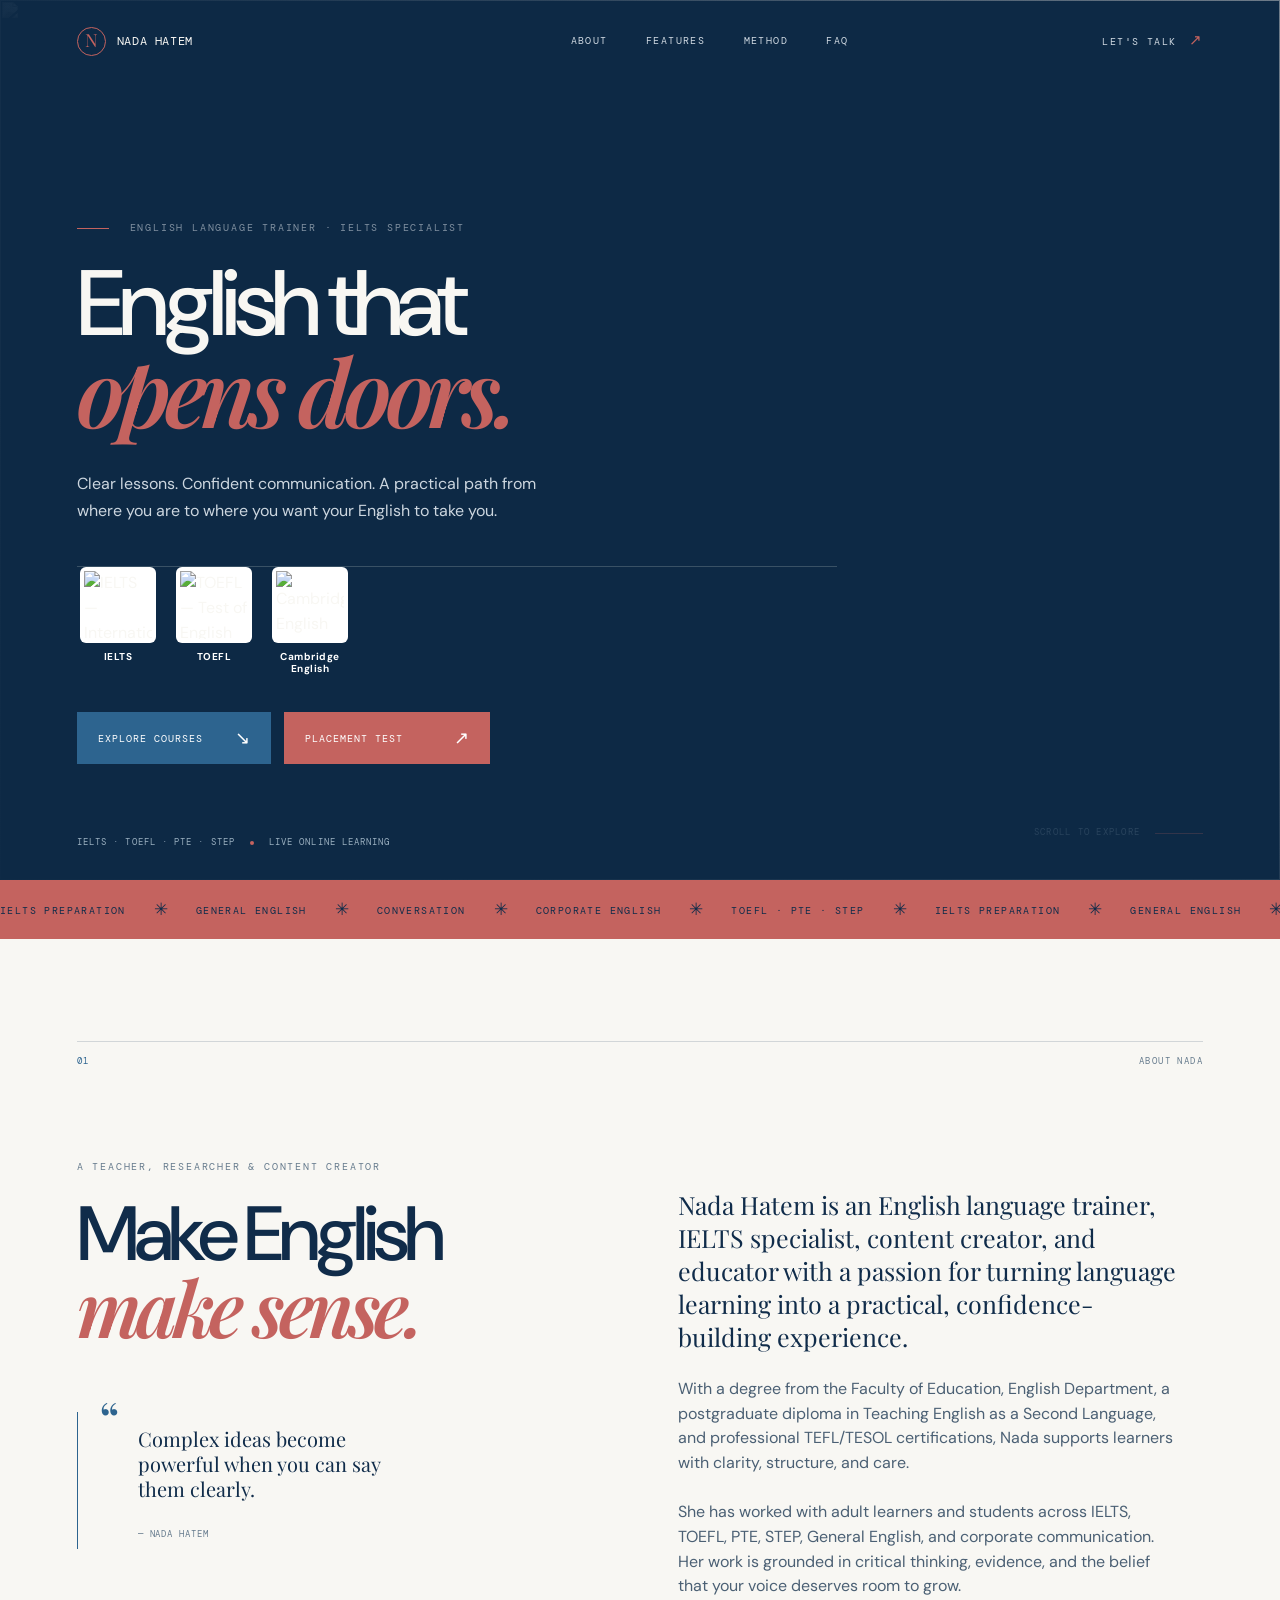
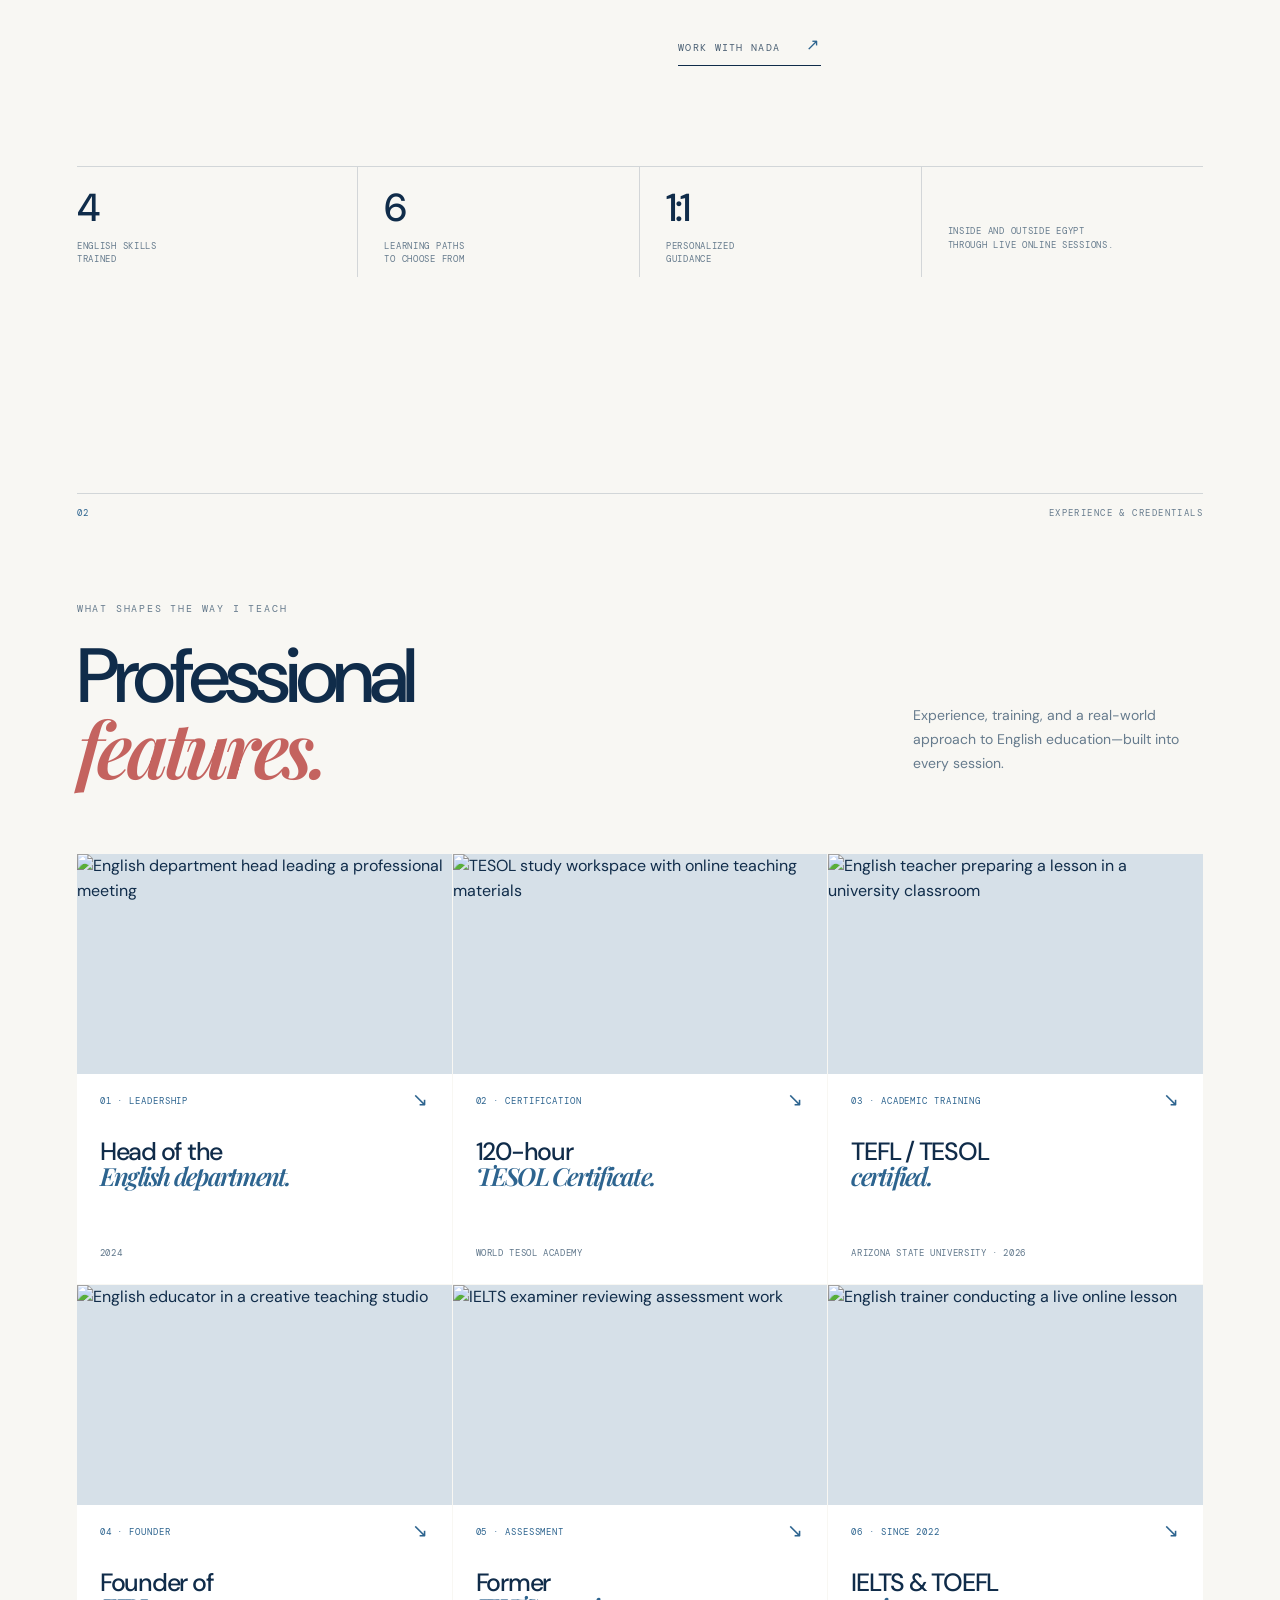
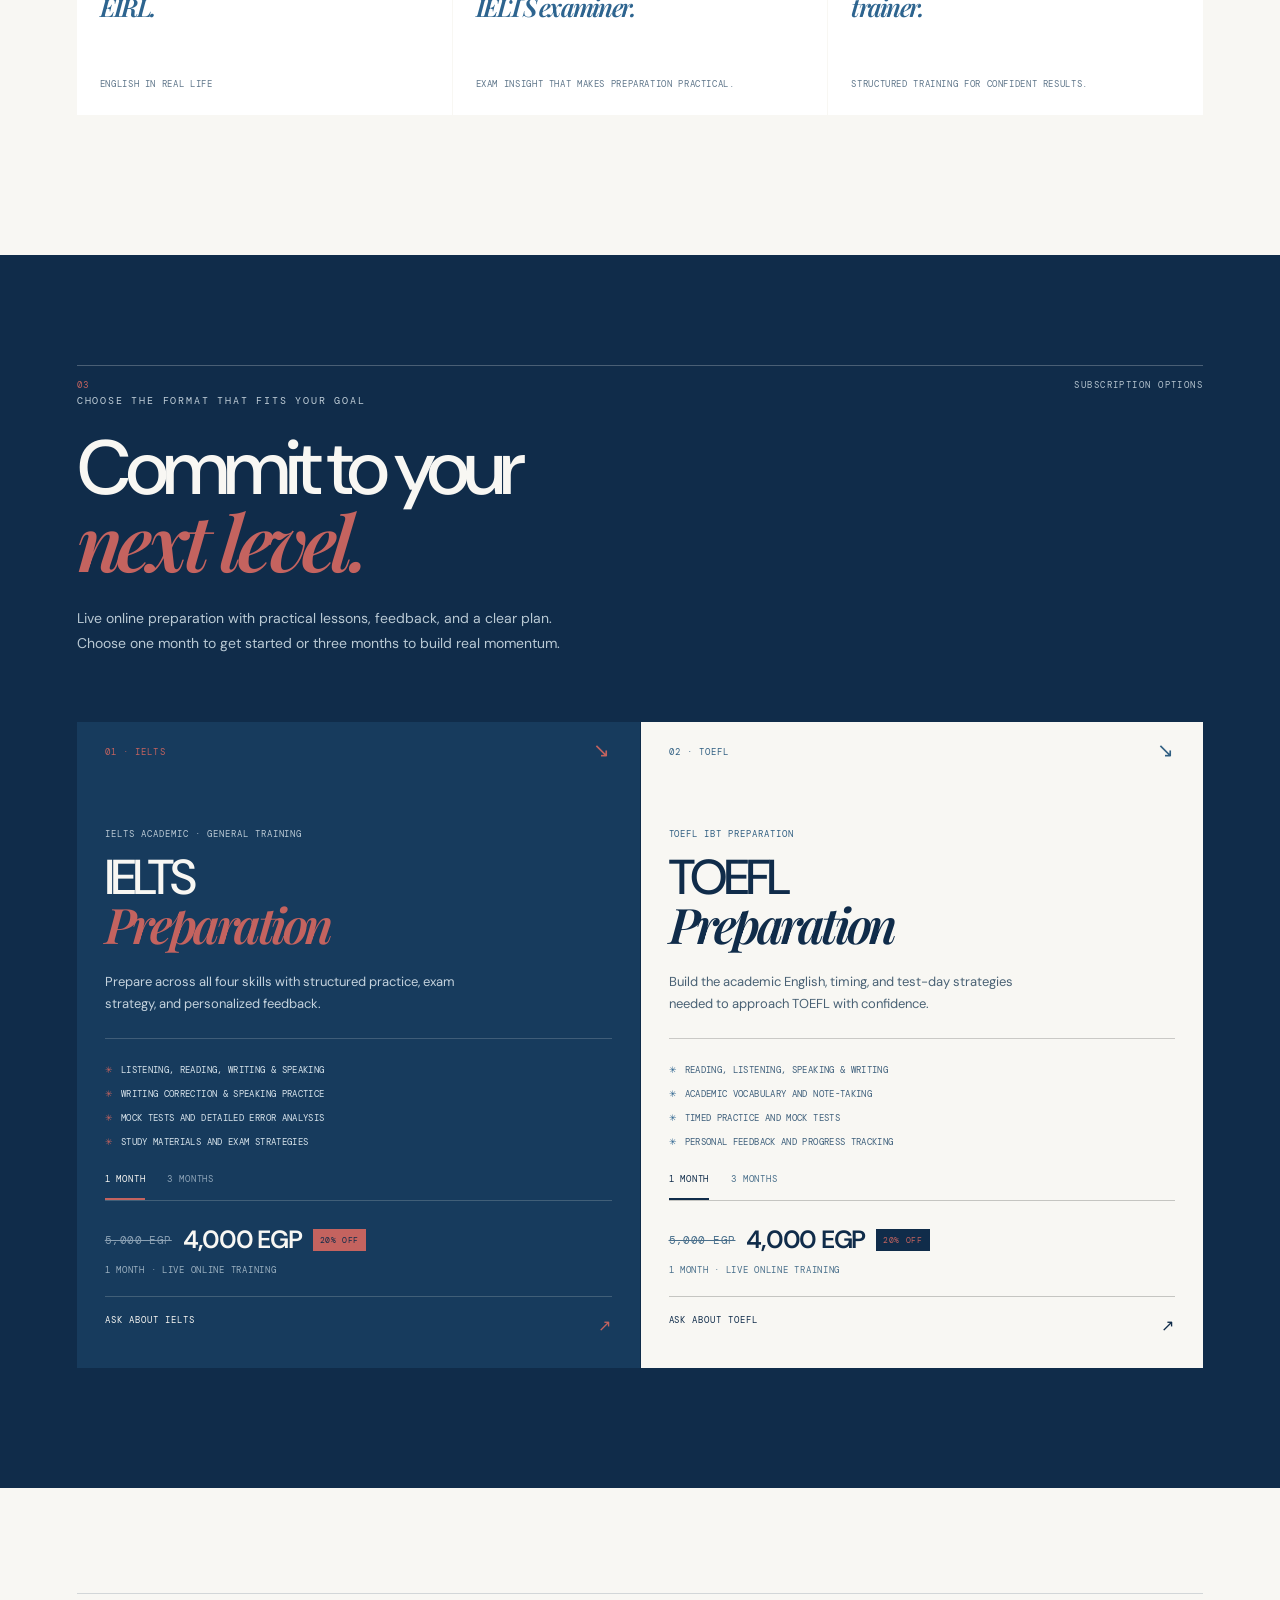
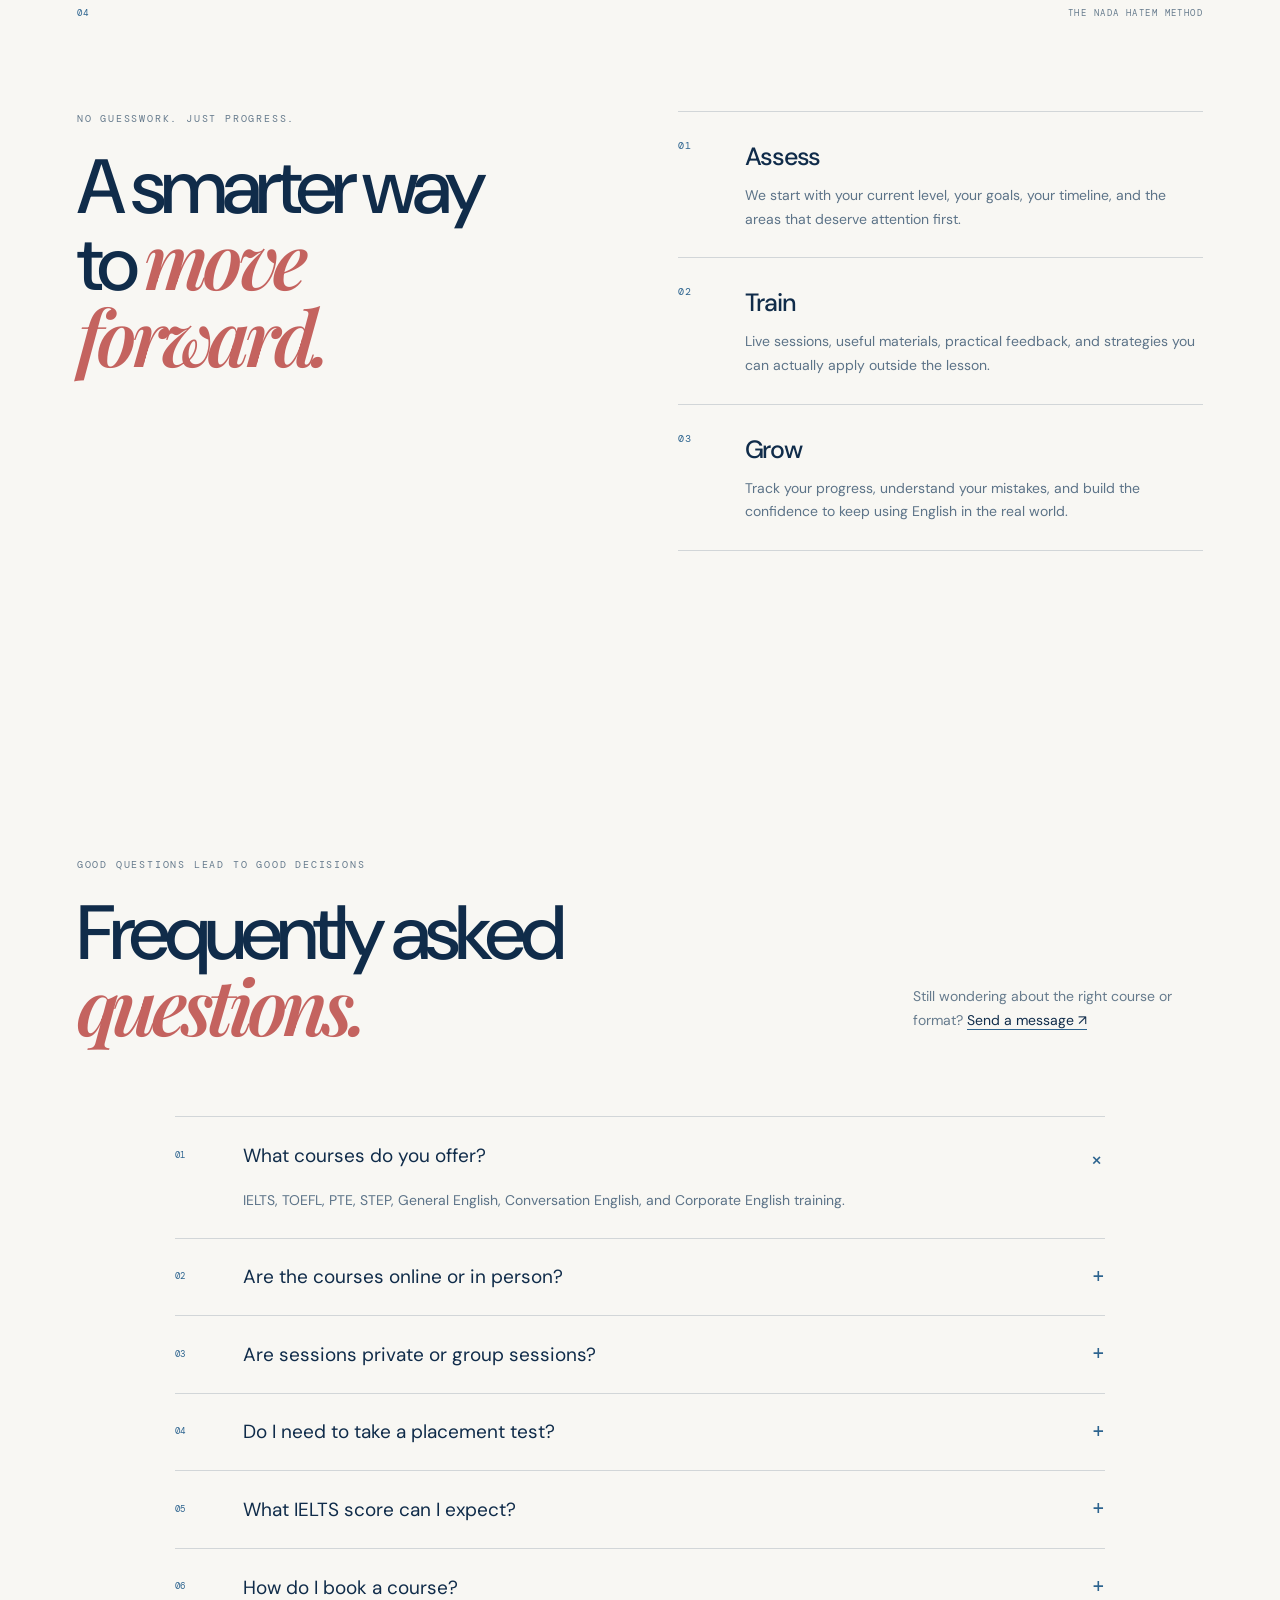
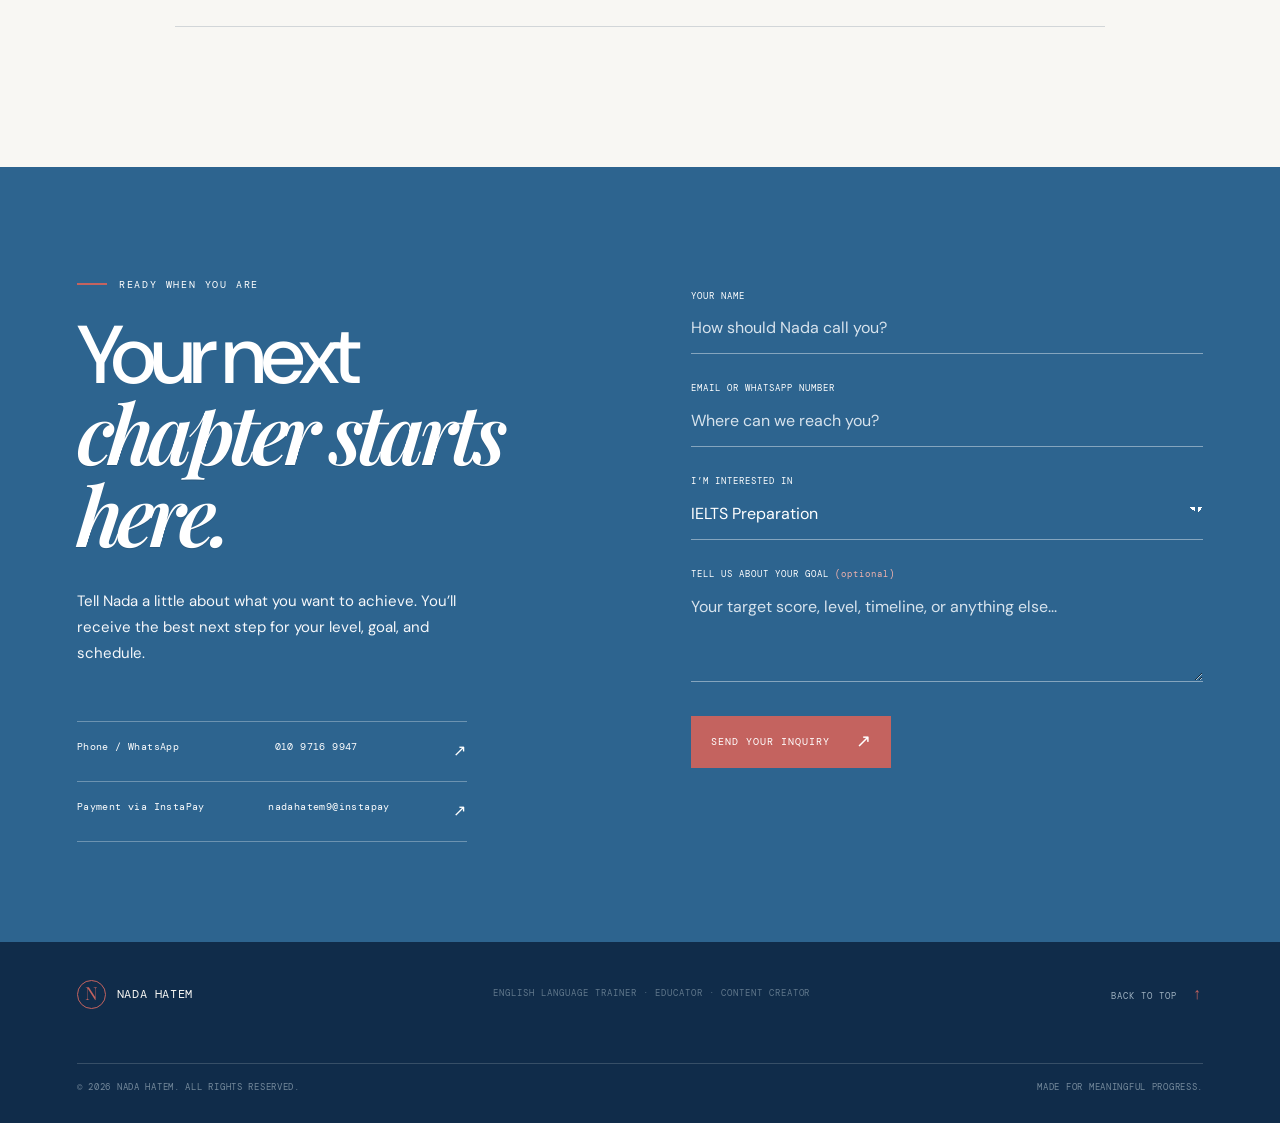
==== index.html @ 3794317b "Publish Nada English portfolio" ====
<!doctype html>
<html lang="en">
  <head>
    <meta charset="UTF-8" />
    <meta name="viewport" content="width=device-width, initial-scale=1.0" />
    <meta name="description" content="Nada Hatem — English language trainer, IELTS specialist, educator, and content creator." />
    <title>Nada Hatem — English that opens doors</title>
    <link rel="preconnect" href="https://fonts.googleapis.com" />
    <link rel="preconnect" href="https://fonts.gstatic.com" crossorigin />
    <link href="https://fonts.googleapis.com/css2?family=DM+Mono:wght@400;500&family=DM+Sans:wght@400;500;600;700&family=Playfair+Display:ital,wght@0,600;1,600;1,700&display=swap" rel="stylesheet" />
    <link rel="stylesheet" href="styles.css" />
  </head>
  <body>
    <div class="site-shell">
      <header class="site-header" id="top">
        <a class="brand" href="#top" aria-label="Nada Hatem home">
          <span class="brand-mark">N</span>
          <span class="brand-name">Nada Hatem</span>
        </a>

        <nav class="desktop-nav" aria-label="Main navigation">
          <a href="#about">About</a>
          <a href="#features">Features</a>
          <a href="#method">Method</a>
          <a href="#faq">FAQ</a>
        </nav>

        <div class="header-actions">
          <a class="text-link header-contact" href="#contact">Let's talk <span aria-hidden="true">↗</span></a>
          <button class="menu-toggle" type="button" aria-label="Open menu" aria-expanded="false">
            <span></span><span></span>
          </button>
        </div>
      </header>

      <main>
        <section class="hero section-pad" aria-labelledby="hero-title">
          <img class="hero-bg-image" src="assets/hero-office.png" alt="" aria-hidden="true" />
          <div class="hero-grid">
            <div class="hero-copy">
              <p class="eyebrow"><span class="eyebrow-line"></span> English language trainer · IELTS specialist</p>
              <h1 id="hero-title">English that<br /><em>opens doors.</em></h1>
              <p class="hero-intro">Clear lessons. Confident communication. A practical path from where you are to where you want your English to take you.</p>
              <div class="exam-logos" aria-label="English exam preparation">
                <span class="exam-brand"><span class="exam-logo"><img src="assets/ielts-logo.png" alt="IELTS — International English Testing System" /></span><span class="exam-logo-name">IELTS</span></span>
                <span class="exam-brand"><span class="exam-logo"><img class="toefl-logo-image" src="assets/toefl-logo.png" alt="TOEFL — Test of English as a Foreign Language" /></span><span class="exam-logo-name">TOEFL</span></span>
                <span class="exam-brand"><span class="exam-logo exam-logo-cambridge"><img src="assets/cambridge-english-logo.png" alt="Cambridge English logo" /></span><span class="exam-logo-name">Cambridge English</span></span>
              </div>
              <div class="hero-actions">
                <a class="button button-primary" href="#ielts">Explore courses <span aria-hidden="true">↘</span></a>
                <a class="button button-quiet" href="#contact">Placement test <span aria-hidden="true">↗</span></a>
              </div>
              <div class="hero-proof" aria-label="Professional highlights">
                <span>IELTS · TOEFL · PTE · STEP</span>
                <span class="proof-dot" aria-hidden="true"></span>
                <span>Live online learning</span>
              </div>
            </div>

            <div class="hero-visual" aria-label="Nada Hatem profile portrait">
              <div class="hero-image-frame">
                <div class="image-tint"></div>
                <img src="https://images.unsplash.com/photo-1544717305-2782549b5136?auto=format&fit=crop&w=1200&q=85" alt="Portrait of a confident woman" />
                <div class="image-caption"><span>01</span><span>Teach · Think · Grow</span></div>
              </div>
              <div class="hero-stamp" aria-hidden="true">
                <span>LANGUAGE</span>
                <strong>with<br /><em>purpose</em></strong>
                <span class="stamp-arrow">↘</span>
              </div>
              <div class="hero-side-note">A practical English education<br />for real life & real goals.</div>
            </div>
          </div>
          <div class="scroll-cue" aria-hidden="true"><span>Scroll to explore</span><span class="scroll-line"></span></div>
        </section>

        <section class="ticker" aria-label="Learning paths">
          <div class="ticker-track">
            <span>IELTS preparation</span><i>✳</i><span>General English</span><i>✳</i><span>Conversation</span><i>✳</i><span>Corporate English</span><i>✳</i><span>TOEFL · PTE · STEP</span><i>✳</i>
            <span>IELTS preparation</span><i>✳</i><span>General English</span><i>✳</i><span>Conversation</span><i>✳</i><span>Corporate English</span><i>✳</i><span>TOEFL · PTE · STEP</span><i>✳</i>
          </div>
        </section>

        <section class="about section-pad" id="about" aria-labelledby="about-title">
          <div class="section-kicker"><span>01</span><span>About Nada</span></div>
          <div class="about-grid">
            <div class="about-heading">
              <p class="eyebrow">A teacher, researcher & content creator</p>
              <h2 id="about-title">Make English<br /><em>make sense.</em></h2>
              <div class="quote-card">
                <span class="quote-mark">“</span>
                <p>Complex ideas become powerful when you can say them clearly.</p>
                <span class="quote-credit">— Nada Hatem</span>
              </div>
            </div>
            <div class="about-copy">
              <p class="lead-copy">Nada Hatem is an English language trainer, IELTS specialist, content creator, and educator with a passion for turning language learning into a practical, confidence-building experience.</p>
              <p>With a degree from the Faculty of Education, English Department, a postgraduate diploma in Teaching English as a Second Language, and professional TEFL/TESOL certifications, Nada supports learners with clarity, structure, and care.</p>
              <p>She has worked with adult learners and students across IELTS, TOEFL, PTE, STEP, General English, and corporate communication. Her work is grounded in critical thinking, evidence, and the belief that your voice deserves room to grow.</p>
              <a class="arrow-link" href="#contact">Work with Nada <span aria-hidden="true">↗</span></a>
            </div>
          </div>
          <div class="stat-row">
            <div class="stat"><strong>4</strong><span>English skills<br />trained</span></div>
            <div class="stat"><strong>6</strong><span>Learning paths<br />to choose from</span></div>
            <div class="stat"><strong>1:1</strong><span>Personalized<br />guidance</span></div>
            <div class="stat stat-note"><span>Inside and outside Egypt<br />through live online sessions.</span></div>
          </div>
        </section>

        <section class="courses section-pad" id="features" aria-labelledby="features-title">
          <div class="section-kicker"><span>02</span><span>Experience & credentials</span></div>
          <div class="section-heading-row">
            <div>
              <p class="eyebrow">What shapes the way I teach</p>
              <h2 id="features-title">Professional<br /><em>features.</em></h2>
            </div>
            <p class="section-note">Experience, training, and a real-world approach to English education—built into every session.</p>
          </div>

          <div class="feature-grid">
            <article class="feature-card"><div class="feature-image"><img src="assets/feature-head.png" alt="English department head leading a professional meeting" /></div><div class="feature-body"><div class="card-top"><span>01 · Leadership</span><span class="card-arrow" aria-hidden="true">↘</span></div><h3>Head of the<br /><em>English department.</em></h3><p>2024</p></div></article>
            <article class="feature-card"><div class="feature-image"><img src="assets/feature-tesol.png" alt="TESOL study workspace with online teaching materials" /></div><div class="feature-body"><div class="card-top"><span>02 · Certification</span><span class="card-arrow" aria-hidden="true">↘</span></div><h3>120-hour<br /><em>TESOL Certificate.</em></h3><p>World TESOL Academy</p></div></article>
            <article class="feature-card"><div class="feature-image"><img src="assets/feature-tefl.png" alt="English teacher preparing a lesson in a university classroom" /></div><div class="feature-body"><div class="card-top"><span>03 · Academic training</span><span class="card-arrow" aria-hidden="true">↘</span></div><h3>TEFL / TESOL<br /><em>certified.</em></h3><p>Arizona State University · 2026</p></div></article>
            <article class="feature-card"><div class="feature-image"><img src="assets/feature-eirl.png" alt="English educator in a creative teaching studio" /></div><div class="feature-body"><div class="card-top"><span>04 · Founder</span><span class="card-arrow" aria-hidden="true">↘</span></div><h3>Founder of<br /><em>EIRL.</em></h3><p>English in Real Life</p></div></article>
            <article class="feature-card"><div class="feature-image"><img src="assets/feature-examiner.png" alt="IELTS examiner reviewing assessment work" /></div><div class="feature-body"><div class="card-top"><span>05 · Assessment</span><span class="card-arrow" aria-hidden="true">↘</span></div><h3>Former<br /><em>IELTS examiner.</em></h3><p>Exam insight that makes preparation practical.</p></div></article>
            <article class="feature-card"><div class="feature-image"><img src="assets/feature-trainer.png" alt="English trainer conducting a live online lesson" /></div><div class="feature-body"><div class="card-top"><span>06 · Since 2022</span><span class="card-arrow" aria-hidden="true">↘</span></div><h3>IELTS & TOEFL<br /><em>trainer.</em></h3><p>Structured training for confident results.</p></div></article>
          </div>
        </section>

        <section class="ielts-feature section-pad" id="ielts" aria-labelledby="subscriptions-title">
          <div class="subscription-heading">
            <div class="section-kicker light"><span>03</span><span>Subscription options</span></div>
            <p class="eyebrow light-text">Choose the format that fits your goal</p>
            <h2 id="subscriptions-title">Commit to your<br /><em>next level.</em></h2>
            <p class="feature-intro">Live online preparation with practical lessons, feedback, and a clear plan. Choose one month to get started or three months to build real momentum.</p>
          </div>
          <div class="subscription-grid">
            <article class="program-card" data-program-card="ielts">
              <div class="program-card-top"><span>01 · IELTS</span><span class="program-arrow" aria-hidden="true">↘</span></div>
              <p class="program-label">IELTS Academic · General Training</p>
              <h3>IELTS<br /><em>Preparation</em></h3>
              <p class="program-description">Prepare across all four skills with structured practice, exam strategy, and personalized feedback.</p>
              <ul class="program-list">
                <li>Listening, Reading, Writing & Speaking</li>
                <li>Writing correction & speaking practice</li>
                <li>Mock tests and detailed error analysis</li>
                <li>Study materials and exam strategies</li>
              </ul>
              <div class="duration-tabs" role="tablist" aria-label="IELTS subscription length">
                <button class="duration-tab active" type="button" role="tab" aria-selected="true" data-duration="1-month">1 Month</button>
                <button class="duration-tab" type="button" role="tab" aria-selected="false" data-duration="3-months">3 Months</button>
              </div>
              <div class="price-block"><div class="price-line"><del>5,000 EGP</del><strong class="price-value">4,000 EGP</strong><span class="discount-badge">20% OFF</span></div><span class="price-note"><span class="duration-label">1 month</span> · live online training</span></div>
              <a class="program-link" href="#contact">Ask about IELTS <span aria-hidden="true">↗</span></a>
            </article>

            <article class="program-card program-card-alt" data-program-card="toefl">
              <div class="program-card-top"><span>02 · TOEFL</span><span class="program-arrow" aria-hidden="true">↘</span></div>
              <p class="program-label">TOEFL iBT preparation</p>
              <h3>TOEFL<br /><em>Preparation</em></h3>
              <p class="program-description">Build the academic English, timing, and test-day strategies needed to approach TOEFL with confidence.</p>
              <ul class="program-list">
                <li>Reading, Listening, Speaking & Writing</li>
                <li>Academic vocabulary and note-taking</li>
                <li>Timed practice and mock tests</li>
                <li>Personal feedback and progress tracking</li>
              </ul>
              <div class="duration-tabs" role="tablist" aria-label="TOEFL subscription length">
                <button class="duration-tab active" type="button" role="tab" aria-selected="true" data-duration="1-month">1 Month</button>
                <button class="duration-tab" type="button" role="tab" aria-selected="false" data-duration="3-months">3 Months</button>
              </div>
              <div class="price-block"><div class="price-line"><del>5,000 EGP</del><strong class="price-value">4,000 EGP</strong><span class="discount-badge">20% OFF</span></div><span class="price-note"><span class="duration-label">1 month</span> · live online training</span></div>
              <a class="program-link" href="#contact">Ask about TOEFL <span aria-hidden="true">↗</span></a>
            </article>
          </div>
        </section>

        <section class="method section-pad" id="method" aria-labelledby="method-title">
          <div class="section-kicker"><span>04</span><span>The Nada Hatem method</span></div>
          <div class="method-grid">
            <div>
              <p class="eyebrow">No guesswork. Just progress.</p>
              <h2 id="method-title">A smarter way<br />to <em>move forward.</em></h2>
            </div>
            <div class="method-steps">
              <article class="method-step"><span>01</span><div><h3>Assess</h3><p>We start with your current level, your goals, your timeline, and the areas that deserve attention first.</p></div></article>
              <article class="method-step"><span>02</span><div><h3>Train</h3><p>Live sessions, useful materials, practical feedback, and strategies you can actually apply outside the lesson.</p></div></article>
              <article class="method-step"><span>03</span><div><h3>Grow</h3><p>Track your progress, understand your mistakes, and build the confidence to keep using English in the real world.</p></div></article>
            </div>
          </div>
        </section>

        <section class="faq section-pad" id="faq" aria-labelledby="faq-title">
          <div class="section-heading-row faq-heading">
            <div>
              <p class="eyebrow">Good questions lead to good decisions</p>
              <h2 id="faq-title">Frequently asked<br /><em>questions.</em></h2>
            </div>
            <p class="section-note">Still wondering about the right course or format? <a href="#contact">Send a message ↗</a></p>
          </div>
          <div class="faq-list">
            <details open><summary><span>01</span> What courses do you offer?<b>+</b></summary><p>IELTS, TOEFL, PTE, STEP, General English, Conversation English, and Corporate English training.</p></details>
            <details><summary><span>02</span> Are the courses online or in person?<b>+</b></summary><p>Courses are currently available online through live sessions, making them accessible to students inside and outside Egypt.</p></details>
            <details><summary><span>03</span> Are sessions private or group sessions?<b>+</b></summary><p>Both private and group options may be available depending on the course. Each course page or booking conversation will clarify the format.</p></details>
            <details><summary><span>04</span> Do I need to take a placement test?<b>+</b></summary><p>For General English and some exam-preparation courses, a placement or level assessment may be recommended to find the best starting point.</p></details>
            <details><summary><span>05</span> What IELTS score can I expect?<b>+</b></summary><p>Results depend on your current level, preparation time, practice, and individual performance. The course develops the skills and strategies needed for your target score, but no specific result can be guaranteed.</p></details>
            <details><summary><span>06</span> How do I book a course?<b>+</b></summary><p>Choose the course you are interested in, complete the booking form below, and you will receive confirmation and the next steps.</p></details>
          </div>
        </section>

        <section class="contact section-pad" id="contact" aria-labelledby="contact-title">
          <div class="contact-panel">
            <div class="contact-intro">
              <p class="eyebrow light-text">Ready when you are</p>
              <h2 id="contact-title">Your next<br /><em>chapter starts here.</em></h2>
              <p>Tell Nada a little about what you want to achieve. You’ll receive the best next step for your level, goal, and schedule.</p>
              <div class="contact-details">
                <a href="tel:+201097169947"><span>Phone / WhatsApp</span>010 9716 9947 <b>↗</b></a>
                <a href="https://ipn.eg/S/nadahatem9/instapay/4JSm4i" target="_blank" rel="noreferrer"><span>Payment via InstaPay</span>nadahatem9@instapay <b>↗</b></a>
              </div>
            </div>
            <form class="booking-form" id="booking-form">
              <label for="name">Your name</label>
              <input id="name" name="name" type="text" autocomplete="name" placeholder="How should Nada call you?" required />
              <label for="email">Email or WhatsApp number</label>
              <input id="email" name="email" type="text" placeholder="Where can we reach you?" required />
              <label for="course">I’m interested in</label>
              <select id="course" name="course">
                <option>IELTS Preparation</option>
                <option>TOEFL / PTE</option>
                <option>Placement test</option>
                <option>STEP Preparation</option>
                <option>General English</option>
                <option>Conversation English</option>
                <option>Corporate English</option>
              </select>
              <label for="message">Tell us about your goal <span>(optional)</span></label>
              <textarea id="message" name="message" rows="3" placeholder="Your target score, level, timeline, or anything else..."></textarea>
              <button class="button button-light form-submit" type="submit">Send your inquiry <span aria-hidden="true">↗</span></button>
              <p class="form-status" id="form-status" role="status" aria-live="polite"></p>
            </form>
          </div>
        </section>
      </main>

      <footer class="site-footer section-pad">
        <div class="footer-top"><a class="brand" href="#top"><span class="brand-mark">N</span><span class="brand-name">Nada Hatem</span></a><p>English language trainer · educator · content creator</p><a class="back-top" href="#top">Back to top <span aria-hidden="true">↑</span></a></div>
        <div class="footer-bottom"><span>© 2026 Nada Hatem. All rights reserved.</span><span>Made for meaningful progress.</span></div>
      </footer>
    </div>
    <script src="script.js"></script>
  </body>
</html>
---- styles.css ----
:root {
  --ink: #102c4a;
  --paper: #f8f7f3;
  --muted: #8090a0;
  --line: rgba(248, 247, 243, 0.17);
  --line-dark: rgba(16, 44, 74, 0.16);
  --accent: #c4635f;
  --accent-deep: #2d648f;
  --olive: #183f63;
  --serif: "Playfair Display", Georgia, serif;
  --sans: "DM Sans", Arial, sans-serif;
  --mono: "DM Mono", monospace;
  color-scheme: dark;
}

* { box-sizing: border-box; }
html { scroll-behavior: smooth; }
body { margin: 0; background: var(--ink); color: var(--paper); font-family: var(--sans); font-size: 16px; line-height: 1.55; }
a { color: inherit; text-decoration: none; }
button, input, select, textarea { color: inherit; font: inherit; }
button { cursor: pointer; }
.site-shell { overflow: hidden; }
.section-pad { padding-left: clamp(24px, 6vw, 100px); padding-right: clamp(24px, 6vw, 100px); }
.site-header { align-items: center; display: flex; height: 82px; justify-content: space-between; left: 0; padding: 0 clamp(24px, 6vw, 100px); position: absolute; right: 0; top: 0; z-index: 10; }
.brand { align-items: center; display: inline-flex; gap: 11px; }
.brand-mark { align-items: center; border: 1px solid var(--accent); border-radius: 50%; color: var(--accent); display: inline-flex; font-family: var(--serif); font-size: 18px; height: 29px; justify-content: center; width: 29px; }
.brand-name { font-family: var(--mono); font-size: 12px; letter-spacing: .05em; text-transform: uppercase; }
.desktop-nav { display: flex; gap: clamp(22px, 3vw, 48px); margin-left: 11%; }
.desktop-nav a, .header-contact { color: #d0d9e2; font-family: var(--mono); font-size: 10px; letter-spacing: .14em; text-transform: uppercase; transition: color .2s ease; }
.desktop-nav a:hover, .header-contact:hover, .back-top:hover { color: var(--accent); }
.header-actions { align-items: center; display: flex; gap: 24px; }
.header-contact span { color: var(--accent); font-size: 15px; margin-left: 5px; }
.menu-toggle { background: transparent; border: 0; display: none; padding: 7px 0 7px 7px; width: 32px; }
.menu-toggle span { background: var(--paper); display: block; height: 1px; margin: 6px 0; transition: transform .2s ease; width: 24px; }

.hero { background: #0d2945; min-height: 880px; overflow: hidden; padding-top: 140px; position: relative; }
.hero::after { background: linear-gradient(90deg, rgba(13,41,69,.95) 0%, rgba(13,41,69,.73) 43%, rgba(13,41,69,.2) 100%), linear-gradient(0deg, rgba(13,41,69,.78) 0%, rgba(13,41,69,.05) 60%); content: ""; inset: 0; pointer-events: none; position: absolute; z-index: 1; }
.hero-bg-image { filter: grayscale(1) contrast(1.12); height: 100%; inset: 0; object-fit: cover; object-position: center 22%; opacity: .68; pointer-events: none; position: absolute; width: 100%; z-index: 0; }
.hero-grid { align-items: center; display: block; margin: 0 auto; max-width: 1400px; min-height: 650px; }
.hero-copy { max-width: 790px; padding-top: 80px; position: relative; z-index: 2; }
.eyebrow { color: var(--muted); font-family: var(--mono); font-size: 10px; letter-spacing: .18em; margin: 0 0 25px; text-transform: uppercase; }
.eyebrow-line { background: var(--accent); display: inline-block; height: 1px; margin-right: 13px; vertical-align: middle; width: 32px; }
h1, h2, h3, p { margin-top: 0; }
h1, h2 { font-size: clamp(54px, 7.25vw, 110px); font-weight: 500; letter-spacing: -.065em; line-height: .93; margin-bottom: 30px; }
h1 em, h2 em, h3 em { color: var(--accent); font-family: var(--serif); font-weight: 600; letter-spacing: -.07em; }
.hero-intro { color: #ccd6df; font-size: 16px; line-height: 1.7; max-width: 470px; }
.hero-actions { display: flex; flex-wrap: wrap; gap: 13px; margin-top: 38px; }
.button { align-items: center; border: 1px solid transparent; display: inline-flex; font-family: var(--mono); font-size: 10px; gap: 22px; justify-content: space-between; letter-spacing: .1em; min-height: 52px; padding: 0 20px; text-transform: uppercase; transition: background .25s ease, color .25s ease, border-color .25s ease, transform .25s ease; }
.button:hover { transform: translateY(-3px); }
.button span { font-size: 18px; letter-spacing: 0; }
.button-primary { background: var(--accent); color: var(--ink); min-width: 194px; }
.button-primary:hover { background: var(--paper); }
.button-quiet { border-color: var(--line); color: #dce5ed; min-width: 206px; }
.button-quiet:hover { border-color: var(--accent); color: var(--accent); }
.hero .button-primary { background: var(--accent-deep); color: #fff; }
.hero .button-primary:hover { background: #3d7fae; color: #fff; }
.hero .button-quiet { background: var(--accent); border-color: var(--accent); color: #fff; }
.hero .button-quiet:hover { background: #d87973; border-color: #d87973; color: #fff; }
.button-light { background: var(--paper); color: var(--ink); }
.button-light:hover { background: var(--accent); }
.hero-proof { align-items: center; color: #9bb0c0; display: flex; font-family: var(--mono); font-size: 9px; gap: 15px; letter-spacing: .12em; margin-top: 72px; text-transform: uppercase; }
.proof-dot { background: var(--accent); border-radius: 50%; height: 4px; width: 4px; }
.exam-logos { align-items: flex-start; border-top: 1px solid rgba(236,238,231,.2); display: flex; gap: 14px; margin-top: 42px; max-width: 760px; }
.exam-brand { align-items: center; display: flex; flex: 0 0 82px; flex-direction: column; gap: 8px; }
.exam-logo { background: #fff; border-radius: 6px; display: flex; height: 76px; justify-content: center; overflow: hidden; padding: 4px; width: 76px; }
.exam-logo img { display: block; height: 100%; object-fit: contain; width: 100%; }
.exam-logo-name { color: #fff; font-family: "DM Sans", sans-serif; font-size: 10px; font-weight: 700; letter-spacing: .05em; line-height: 1.15; text-align: center; }
.exam-logo-cambridge { align-items: center; }
.hero-visual { display: none; }
.hero-image-frame { background: #234967; height: min(58vw, 625px); max-height: 625px; min-height: 500px; overflow: hidden; position: relative; }
.hero-image-frame img { filter: grayscale(1) contrast(1.08); height: 100%; object-fit: cover; object-position: center 15%; opacity: .8; width: 100%; }
.image-tint { background: linear-gradient(135deg, rgba(200,242,124,.21), transparent 55%), linear-gradient(180deg, transparent 45%, rgba(12,14,11,.92)); inset: 0; mix-blend-mode: screen; position: absolute; z-index: 1; }
.image-caption { bottom: 20px; color: #eef3f6; display: flex; font-family: var(--mono); font-size: 9px; justify-content: space-between; left: 22px; letter-spacing: .1em; position: absolute; right: 22px; text-transform: uppercase; z-index: 2; }
.image-caption span:first-child { color: var(--accent); }
.hero-stamp { align-items: center; background: var(--accent); color: var(--ink); display: flex; flex-direction: column; height: 144px; justify-content: center; position: absolute; right: -46px; text-align: center; top: 52px; transform: rotate(6deg); width: 144px; z-index: 2; }
.hero-stamp span:first-child { font-family: var(--mono); font-size: 8px; letter-spacing: .16em; }
.hero-stamp strong { font-size: 22px; font-weight: 600; line-height: .98; margin: 9px 0; }
.hero-stamp em { font-family: var(--serif); font-weight: 700; }
.stamp-arrow { font-size: 19px; }
.hero-side-note { bottom: 57px; color: var(--accent); font-family: var(--mono); font-size: 9px; left: -30px; letter-spacing: .13em; line-height: 1.8; position: absolute; text-transform: uppercase; transform: rotate(-90deg); transform-origin: left bottom; }
.scroll-cue { align-items: center; bottom: 40px; color: #9bb0c0; display: flex; font-family: var(--mono); font-size: 9px; gap: 15px; letter-spacing: .14em; position: absolute; right: clamp(24px, 6vw, 100px); text-transform: uppercase; }
.scroll-line { background: var(--accent); height: 1px; width: 48px; }

.ticker { background: var(--accent); color: var(--ink); overflow: hidden; padding: 17px 0; white-space: nowrap; }
.ticker-track { animation: ticker 30s linear infinite; display: inline-flex; gap: 28px; min-width: max-content; }
.ticker span { font-family: var(--mono); font-size: 10px; letter-spacing: .14em; text-transform: uppercase; }
.ticker i { font-style: normal; font-size: 17px; line-height: 12px; }
@keyframes ticker { to { transform: translateX(-50%); } }

.about, .courses, .method, .faq { background: var(--paper); color: var(--ink); }
.about { padding-bottom: 110px; padding-top: 102px; }
.section-kicker { align-items: center; border-top: 1px solid var(--line-dark); color: #667b8d; display: flex; font-family: var(--mono); font-size: 9px; justify-content: space-between; letter-spacing: .16em; padding-top: 13px; text-transform: uppercase; }
.section-kicker span:first-child { color: var(--accent-deep); }
.about-grid { display: grid; gap: 8vw; grid-template-columns: .95fr 1fr; margin: 90px auto 100px; max-width: 1150px; }
.about h2, .courses h2, .method h2, .faq h2 { font-size: clamp(48px, 6vw, 86px); }
.about-heading .eyebrow, .courses .eyebrow, .method .eyebrow, .faq .eyebrow { color: #667b8d; }
.quote-card { border-left: 1px solid var(--accent-deep); margin-top: 64px; max-width: 350px; padding: 4px 0 4px 24px; position: relative; }
.quote-mark { color: var(--accent-deep); font-family: var(--serif); font-size: 50px; left: 21px; line-height: .4; position: absolute; top: -3px; }
.quote-card p { font-family: var(--serif); font-size: 20px; line-height: 1.25; margin: 10px 0 19px 36px; }
.quote-credit { color: #667b8d; font-family: var(--mono); font-size: 9px; letter-spacing: .1em; margin-left: 36px; text-transform: uppercase; }
.about-copy { color: #4b6074; max-width: 505px; padding-top: 29px; }
.about-copy p { margin-bottom: 24px; }
.about-copy .lead-copy { color: var(--ink); font-family: var(--serif); font-size: 25px; line-height: 1.32; }
.arrow-link { border-bottom: 1px solid var(--ink); display: inline-flex; font-family: var(--mono); font-size: 10px; gap: 26px; letter-spacing: .13em; margin-top: 17px; padding-bottom: 9px; text-transform: uppercase; }
.arrow-link span { color: var(--accent-deep); font-size: 16px; line-height: 10px; }
.stat-row { border-top: 1px solid var(--line-dark); display: grid; grid-template-columns: repeat(4, 1fr); margin: 0 auto; max-width: 1150px; }
.stat { border-right: 1px solid var(--line-dark); display: flex; flex-direction: column; min-height: 110px; padding: 21px 26px 0 0; }
.stat:not(:first-child) { padding-left: 26px; }
.stat strong { font-size: 39px; font-weight: 500; letter-spacing: -.06em; line-height: 1; }
.stat span { color: #667b8d; font-family: var(--mono); font-size: 9px; letter-spacing: .08em; line-height: 1.5; margin-top: 13px; text-transform: uppercase; }
.stat-note { border-right: 0; justify-content: center; }

.courses { padding-bottom: 140px; padding-top: 106px; }
.section-heading-row { align-items: end; display: flex; gap: 40px; justify-content: space-between; margin: 80px auto 64px; max-width: 1150px; }
.section-heading-row h2 { margin-bottom: 0; }
.section-note { color: #667b8d; font-size: 14px; line-height: 1.7; max-width: 290px; }
.section-note a { color: var(--ink); border-bottom: 1px solid var(--accent-deep); }
.course-grid { display: grid; gap: 1px; grid-template-columns: repeat(3, 1fr); margin: 0 auto; max-width: 1150px; }
.course-card { background: #edf1f2; display: flex; flex-direction: column; min-height: 360px; padding: 23px 24px 25px; position: relative; transition: background .25s ease, transform .25s ease; }
.course-card:hover { background: #dbe9f4; transform: translateY(-5px); z-index: 1; }
.featured-card { background: var(--ink); color: var(--paper); }
.featured-card:hover { background: var(--olive); }
.card-top { color: #60778b; display: flex; font-family: var(--mono); font-size: 9px; justify-content: space-between; letter-spacing: .1em; text-transform: uppercase; }
.featured-card .card-top { color: var(--accent); }
.card-arrow { font-size: 19px; line-height: 9px; }
.course-icon { color: var(--accent); font-family: var(--mono); font-size: 12px; letter-spacing: .12em; margin-top: 49px; }
.course-icon.small-icon { color: #6a8093; font-size: 10px; }
.course-card h3 { font-size: 29px; font-weight: 500; letter-spacing: -.05em; line-height: 1; margin: 13px 0 15px; }
.course-card h3 em { color: var(--ink); }
.featured-card h3 em { color: var(--accent); }
.course-card p { color: #60778b; font-size: 13px; line-height: 1.6; margin-bottom: 20px; max-width: 280px; }
.featured-card p { color: #a7bac8; }
.card-link { border-top: 1px solid rgba(17,19,16,.14); font-family: var(--mono); font-size: 9px; letter-spacing: .11em; margin-top: auto; padding-top: 16px; text-transform: uppercase; }
.card-link span { color: var(--accent-deep); font-size: 15px; margin-left: 16px; }
.featured-card .card-link { border-color: var(--line); color: var(--paper); }
.feature-grid { display: grid; gap: 1px; grid-template-columns: repeat(3, 1fr); margin: 0 auto; max-width: 1150px; }
.feature-card { background: #fff; display: flex; flex-direction: column; min-height: 430px; overflow: hidden; transition: background .25s ease, transform .25s ease; }
.feature-card:hover { background: #dbe9f4; transform: translateY(-5px); }
.feature-image { background: #d6e0e8; height: 220px; overflow: hidden; }
.feature-image img { display: block; height: 100%; object-fit: cover; transition: transform .35s ease; width: 100%; }
.feature-card:hover .feature-image img { transform: scale(1.04); }
.feature-body { display: flex; flex: 1; flex-direction: column; padding: 21px 23px 23px; }
.feature-body .card-top { color: var(--accent-deep); }
.feature-body h3 { font-size: 25px; font-weight: 500; letter-spacing: -.05em; line-height: .98; margin: 31px 0 12px; }
.feature-body h3 em { color: var(--accent-deep); }
.feature-body p { color: #60778b; font-family: var(--mono); font-size: 9px; letter-spacing: .07em; margin: auto 0 0; text-transform: uppercase; }

.ielts-feature { background: var(--ink); color: var(--paper); padding-bottom: 120px; padding-top: 110px; }
.feature-panel { background: var(--olive); display: grid; grid-template-columns: 1.15fr .85fr; margin: 0 auto; max-width: 1400px; min-height: 600px; overflow: hidden; position: relative; }
.feature-panel::after { color: rgba(200,242,124,.05); content: "IELTS"; font-family: var(--sans); font-size: clamp(140px, 22vw, 310px); font-weight: 700; left: -24px; letter-spacing: -.1em; line-height: .8; pointer-events: none; position: absolute; top: 14%; }
.feature-copy { padding: 48px clamp(28px, 5vw, 75px) 60px; position: relative; z-index: 1; }
.section-kicker.light { border-top-color: rgba(248,247,243,.25); color: #b5c4cf; }
.section-kicker.light span:first-child { color: var(--accent); }
.light-text { color: #c0ced8; }
.feature-copy h2 { font-size: clamp(46px, 6vw, 79px); margin-bottom: 25px; }
.feature-intro { color: #c3d0d9; font-size: 14px; line-height: 1.75; max-width: 465px; }
.included-list { display: flex; flex-wrap: wrap; gap: 8px; margin: 30px 0 36px; max-width: 480px; }
.included-list span { border: 1px solid rgba(248,247,243,.22); color: #dae5ed; font-family: var(--mono); font-size: 9px; letter-spacing: .08em; padding: 8px 10px; text-transform: uppercase; }
.package-panel { align-self: end; background: var(--accent); color: var(--ink); margin: 0 0 0 auto; max-width: 410px; min-height: 470px; padding: 41px 36px 34px; position: relative; width: 100%; z-index: 1; }
.package-label, .package-eyebrow { font-family: var(--mono); font-size: 9px; letter-spacing: .14em; text-transform: uppercase; }
.package-label { color: #586543; margin-bottom: 24px; }
.package-tabs { border-bottom: 1px solid rgba(17,19,16,.25); display: flex; gap: 20px; margin-bottom: 37px; }
.package-tab { background: transparent; border: 0; border-bottom: 2px solid transparent; color: #657153; font-family: var(--mono); font-size: 9px; letter-spacing: .08em; padding: 0 0 11px; text-transform: uppercase; }
.package-tab.active { border-bottom-color: var(--ink); color: var(--ink); }
.package-content h3 { font-size: 29px; font-weight: 500; letter-spacing: -.05em; line-height: 1; margin: 12px 0 16px; }
.package-content p { color: #536044; font-size: 13px; line-height: 1.65; }
.package-content ul { border-top: 1px solid rgba(17,19,16,.18); list-style: none; margin: 29px 0 0; padding: 14px 0 0; }
.package-content li { font-family: var(--mono); font-size: 9px; letter-spacing: .04em; margin: 9px 0; padding-left: 14px; position: relative; text-transform: uppercase; }
.package-content li::before { color: #63843a; content: "✳"; font-size: 9px; left: 0; position: absolute; }
.package-link { bottom: 33px; border-bottom: 1px solid var(--ink); display: flex; font-family: var(--mono); font-size: 9px; justify-content: space-between; left: 36px; letter-spacing: .11em; padding-bottom: 8px; position: absolute; right: 36px; text-transform: uppercase; }
.package-link span { font-size: 15px; }

.subscription-heading { margin: 0 auto 67px; max-width: 1150px; }
.subscription-heading h2 { font-size: clamp(48px, 6vw, 86px); margin-bottom: 24px; }
.subscription-heading .feature-intro { color: #b9c9d4; max-width: 500px; }
.subscription-grid { display: grid; gap: 1px; grid-template-columns: repeat(2, minmax(0, 1fr)); margin: 0 auto; max-width: 1150px; }
.program-card { background: #173b5d; color: var(--paper); display: flex; flex-direction: column; min-height: 590px; padding: 24px 28px 29px; position: relative; }
.program-card-alt { background: var(--paper); color: var(--ink); }
.program-card-top { color: var(--accent); display: flex; font-family: var(--mono); font-size: 9px; justify-content: space-between; letter-spacing: .12em; text-transform: uppercase; }
.program-card-alt .program-card-top { color: #315f82; }
.program-arrow { font-size: 20px; line-height: 9px; }
.program-label { color: #bac9d4; font-family: var(--mono); font-size: 9px; letter-spacing: .11em; margin: 68px 0 13px; text-transform: uppercase; }
.program-card-alt .program-label { color: #315f82; }
.program-card h3 { font-size: clamp(33px, 4vw, 49px); font-weight: 500; letter-spacing: -.06em; line-height: .93; margin-bottom: 21px; }
.program-card h3 em { color: var(--accent); }
.program-card-alt h3 em { color: var(--ink); }
.program-description { color: #c4d2dd; font-size: 13px; line-height: 1.65; margin-bottom: 24px; max-width: 390px; }
.program-card-alt .program-description { color: #496174; }
.program-list { border-top: 1px solid rgba(236,238,231,.19); list-style: none; margin: 0; padding: 15px 0 0; }
.program-card-alt .program-list { border-top-color: rgba(17,19,16,.2); }
.program-list li { color: #d8e4ec; font-family: var(--mono); font-size: 9px; letter-spacing: .04em; margin: 10px 0; padding-left: 16px; position: relative; text-transform: uppercase; }
.program-list li::before { color: var(--accent); content: "✳"; font-size: 9px; left: 0; position: absolute; }
.program-card-alt .program-list li { color: #3f607c; }
.program-card-alt .program-list li::before { color: #2d648f; }
.duration-tabs { border-bottom: 1px solid rgba(236,238,231,.2); display: flex; gap: 22px; margin-top: auto; }
.program-card-alt .duration-tabs { border-bottom-color: rgba(17,19,16,.22); }
.duration-tab { background: transparent; border: 0; border-bottom: 2px solid transparent; color: #8fa5b8; font-family: var(--mono); font-size: 9px; letter-spacing: .09em; padding: 13px 0 11px; text-transform: uppercase; }
.duration-tab.active { border-bottom-color: var(--accent); color: var(--paper); }
.program-card-alt .duration-tab { color: #496f8b; }
.program-card-alt .duration-tab.active { border-bottom-color: var(--ink); color: var(--ink); }
.price-block { display: flex; flex-direction: column; gap: 5px; padding: 20px 0 18px; }
.price-line { align-items: center; display: flex; flex-wrap: wrap; gap: 11px; }
.price-line del { color: #8aa0b3; font-family: var(--mono); font-size: 11px; letter-spacing: .04em; }
.program-card-alt .price-line del { color: #496f8b; }
.price-value { font-size: 25px; font-weight: 600; letter-spacing: -.05em; }
.discount-badge { background: var(--accent); color: var(--ink); font-family: var(--mono); font-size: 8px; letter-spacing: .08em; padding: 5px 7px; text-transform: uppercase; }
.program-card-alt .discount-badge { background: var(--ink); color: var(--accent); }
.price-note { color: #9bb0c0; font-family: var(--mono); font-size: 9px; letter-spacing: .08em; text-transform: uppercase; }
.program-card-alt .price-note { color: #496f8b; }
.program-link { border-top: 1px solid rgba(236,238,231,.2); display: flex; font-family: var(--mono); font-size: 9px; justify-content: space-between; letter-spacing: .11em; padding-top: 17px; text-transform: uppercase; }
.program-card-alt .program-link { border-top-color: rgba(17,19,16,.22); }
.program-link span { color: var(--accent); font-size: 16px; }
.program-card-alt .program-link span { color: var(--ink); }

.method { padding-bottom: 120px; padding-top: 105px; }
.method-grid { display: grid; gap: 10vw; grid-template-columns: .9fr 1fr; margin: 90px auto 0; max-width: 1150px; }
.method-steps { border-top: 1px solid var(--line-dark); }
.method-step { border-bottom: 1px solid var(--line-dark); display: grid; gap: 31px; grid-template-columns: 36px 1fr; padding: 26px 0; }
.method-step > span { color: var(--accent-deep); font-family: var(--mono); font-size: 10px; letter-spacing: .1em; }
.method-step h3 { font-size: 25px; font-weight: 500; letter-spacing: -.05em; margin-bottom: 7px; }
.method-step p { color: #5c7388; font-size: 14px; line-height: 1.7; margin: 0; max-width: 450px; }

.faq { padding-bottom: 140px; padding-top: 106px; }
.faq-heading { margin-bottom: 70px; }
.faq-list { margin: 0 auto; max-width: 930px; }
.faq-list details { border-top: 1px solid var(--line-dark); }
.faq-list details:last-child { border-bottom: 1px solid var(--line-dark); }
.faq-list summary { align-items: center; cursor: pointer; display: grid; font-size: 19px; gap: 35px; grid-template-columns: 33px 1fr 30px; list-style: none; padding: 22px 0; }
.faq-list summary::-webkit-details-marker { display: none; }
.faq-list summary span { color: var(--accent-deep); font-family: var(--mono); font-size: 9px; }
.faq-list summary b { color: var(--accent-deep); font-family: var(--mono); font-size: 21px; font-weight: 400; text-align: right; transition: transform .25s ease; }
.faq-list details[open] summary b { transform: rotate(45deg); }
.faq-list details p { color: #5c7388; font-size: 14px; line-height: 1.7; margin: -5px 65px 25px 68px; max-width: 610px; }

.contact { background: var(--accent-deep); color: #fff; padding-bottom: 100px; padding-top: 0; }
.contact-panel { display: grid; gap: 10vw; grid-template-columns: .95fr 1fr; margin: 0 auto; max-width: 1150px; padding-top: 110px; }
.contact h2 { color: #fff; font-size: clamp(48px, 6.4vw, 90px); }
.contact h2 em { color: #fff; text-shadow: 0 1px 0 rgba(0,0,0,.12); }
.contact .eyebrow { align-items: center; color: #fff; display: flex; gap: 12px; }
.contact .eyebrow::before { background: var(--accent); content: ""; display: inline-block; height: 2px; width: 30px; }
.contact-intro > p:not(.eyebrow) { color: #f5f7fa; font-size: 15px; line-height: 1.75; max-width: 390px; }
.contact-details { border-top: 1px solid rgba(255,255,255,.3); margin-top: 55px; max-width: 390px; }
.contact-details a { border-bottom: 1px solid rgba(255,255,255,.3); display: flex; font-family: var(--mono); font-size: 10px; justify-content: space-between; letter-spacing: .04em; padding: 17px 0; }
.contact-details a span { color: #fff; }
.contact-details a b { font-size: 16px; font-weight: 400; }
.booking-form { display: flex; flex-direction: column; padding-top: 13px; }
.booking-form label { color: #fff; font-family: var(--mono); font-size: 9px; letter-spacing: .11em; margin: 0 0 8px; text-transform: uppercase; }
.booking-form label span { color: #f0b2ad; text-transform: lowercase; }
.booking-form input, .booking-form select, .booking-form textarea { background: transparent; border: 0; border-bottom: 1px solid rgba(255,255,255,.42); border-radius: 0; color: #fff; margin-bottom: 28px; outline: 0; padding: 5px 0 12px; resize: vertical; }
.booking-form input::placeholder, .booking-form textarea::placeholder { color: #d7e3ed; }
.booking-form select { appearance: none; background-image: linear-gradient(45deg, transparent 50%, #fff 50%), linear-gradient(135deg, #fff 50%, transparent 50%); background-position: calc(100% - 8px) 10px, 100% 10px; background-repeat: no-repeat; background-size: 5px 5px, 5px 5px; }
.booking-form select option { background: var(--paper); }
.booking-form .form-submit { align-self: flex-start; background: var(--accent); border: 0; color: #fff; margin-top: 6px; min-width: 200px; }
.form-status { color: #fff; font-family: var(--mono); font-size: 10px; letter-spacing: .06em; margin: 18px 0 0; min-height: 16px; text-transform: uppercase; }

.site-footer { background: var(--ink); color: var(--paper); padding-bottom: 28px; padding-top: 38px; }
.footer-top { align-items: center; display: flex; justify-content: space-between; padding-bottom: 54px; }
.footer-top p { color: #60778b; font-family: var(--mono); font-size: 9px; letter-spacing: .11em; margin: 0; text-transform: uppercase; }
.back-top { color: #9eb1c0; font-family: var(--mono); font-size: 9px; letter-spacing: .11em; text-transform: uppercase; }
.back-top span { color: var(--accent); font-size: 16px; margin-left: 10px; }
.footer-bottom { border-top: 1px solid var(--line); color: #74899b; display: flex; font-family: var(--mono); font-size: 9px; justify-content: space-between; letter-spacing: .08em; padding-top: 17px; text-transform: uppercase; }

@media (max-width: 900px) {
  .desktop-nav { gap: 18px; margin-left: 0; }
  .hero-grid, .feature-panel, .method-grid, .contact-panel { gap: 45px; grid-template-columns: 1fr; }
  .hero { min-height: auto; padding-bottom: 120px; }
  .hero-grid { padding-top: 55px; }
  .hero-visual { margin: 0 auto; max-width: 530px; width: 100%; }
  .hero-image-frame { height: 630px; }
  .hero-side-note { left: -14px; }
  .feature-panel { padding: 0; }
  .feature-copy { min-height: 520px; }
  .package-panel { margin: 0 0 0 auto; max-width: none; }
  .method-grid { margin-top: 65px; }
  .contact-panel { padding-bottom: 90px; }
  .booking-form { max-width: 600px; }
}

@media (max-width: 650px) {
  .site-header { height: 70px; }
  .desktop-nav { background: var(--ink); border-bottom: 1px solid var(--line); display: flex; flex-direction: column; gap: 0; left: 0; opacity: 0; padding: 11px 24px 21px; pointer-events: none; position: absolute; right: 0; top: 70px; transform: translateY(-10px); transition: opacity .2s ease, transform .2s ease; }
  .desktop-nav a { padding: 13px 0; }
  .site-header.menu-open .desktop-nav { opacity: 1; pointer-events: auto; transform: translateY(0); }
  .header-contact { display: none; }
  .menu-toggle { display: block; }
  .site-header.menu-open .menu-toggle span:first-child { transform: translateY(3px) rotate(45deg); }
  .site-header.menu-open .menu-toggle span:last-child { transform: translateY(-3px) rotate(-45deg); }
  .hero { padding-top: 108px; padding-bottom: 92px; }
  .hero-grid { min-height: auto; }
  .hero-copy { padding-top: 25px; }
  h1 { font-size: clamp(51px, 16vw, 84px); }
  .hero-proof { align-items: flex-start; flex-direction: column; gap: 8px; margin-top: 44px; }
  .proof-dot { display: none; }
  .exam-logos { gap: 8px; margin-top: 36px; }
  .exam-brand { flex-basis: 30%; }
  .exam-logo { height: 58px; padding: 3px; width: 58px; }
  .exam-logo-name { font-size: 8px; }
  .hero-visual { min-height: 430px; }
  .hero-image-frame { height: 470px; min-height: 0; }
  .hero-stamp { height: 115px; right: -15px; top: 24px; width: 115px; }
  .hero-stamp strong { font-size: 17px; }
  .hero-side-note { display: none; }
  .scroll-cue { bottom: 31px; left: 24px; right: auto; }
  .about, .courses, .method, .faq { padding-bottom: 82px; padding-top: 80px; }
  .about-grid, .method-grid { margin-top: 60px; }
  .about-grid { margin-bottom: 72px; }
  .about-copy { padding-top: 0; }
  .about-copy .lead-copy { font-size: 21px; }
  .stat-row { grid-template-columns: repeat(2, 1fr); }
  .stat { border-bottom: 1px solid var(--line-dark); min-height: 105px; padding-left: 0 !important; }
  .stat:nth-child(2n) { border-right: 0; padding-left: 18px !important; }
  .stat-note { grid-column: 1 / -1; border-bottom: 0; }
  .section-heading-row { align-items: flex-start; flex-direction: column; margin: 60px auto 42px; }
  .course-grid { grid-template-columns: 1fr; }
  .feature-grid { grid-template-columns: 1fr; }
  .course-card { min-height: 300px; }
  .feature-card { min-height: 390px; }
  .feature-image { height: 210px; }
  .course-icon { margin-top: 37px; }
  .ielts-feature { padding: 80px 24px 82px; }
  .subscription-heading { margin-bottom: 50px; }
  .subscription-grid { grid-template-columns: 1fr; }
  .program-card { min-height: 560px; padding-left: 24px; padding-right: 24px; }
  .feature-copy { min-height: auto; padding: 38px 24px 50px; }
  .feature-copy h2 { font-size: 48px; }
  .package-panel { min-height: 465px; padding-left: 24px; padding-right: 24px; }
  .package-link { left: 24px; right: 24px; }
  .method-grid { gap: 54px; }
  .faq-heading { margin-bottom: 45px; }
  .faq-list summary { font-size: 16px; gap: 17px; grid-template-columns: 25px 1fr 24px; }
  .faq-list details p { margin-left: 42px; margin-right: 24px; }
  .contact-panel { gap: 56px; padding-top: 78px; }
  .contact h2 { font-size: 55px; }
  .contact-details { margin-top: 38px; }
  .footer-top, .footer-bottom { align-items: flex-start; flex-direction: column; gap: 22px; }
  .footer-top { padding-bottom: 36px; }
  .footer-bottom { gap: 10px; }
}
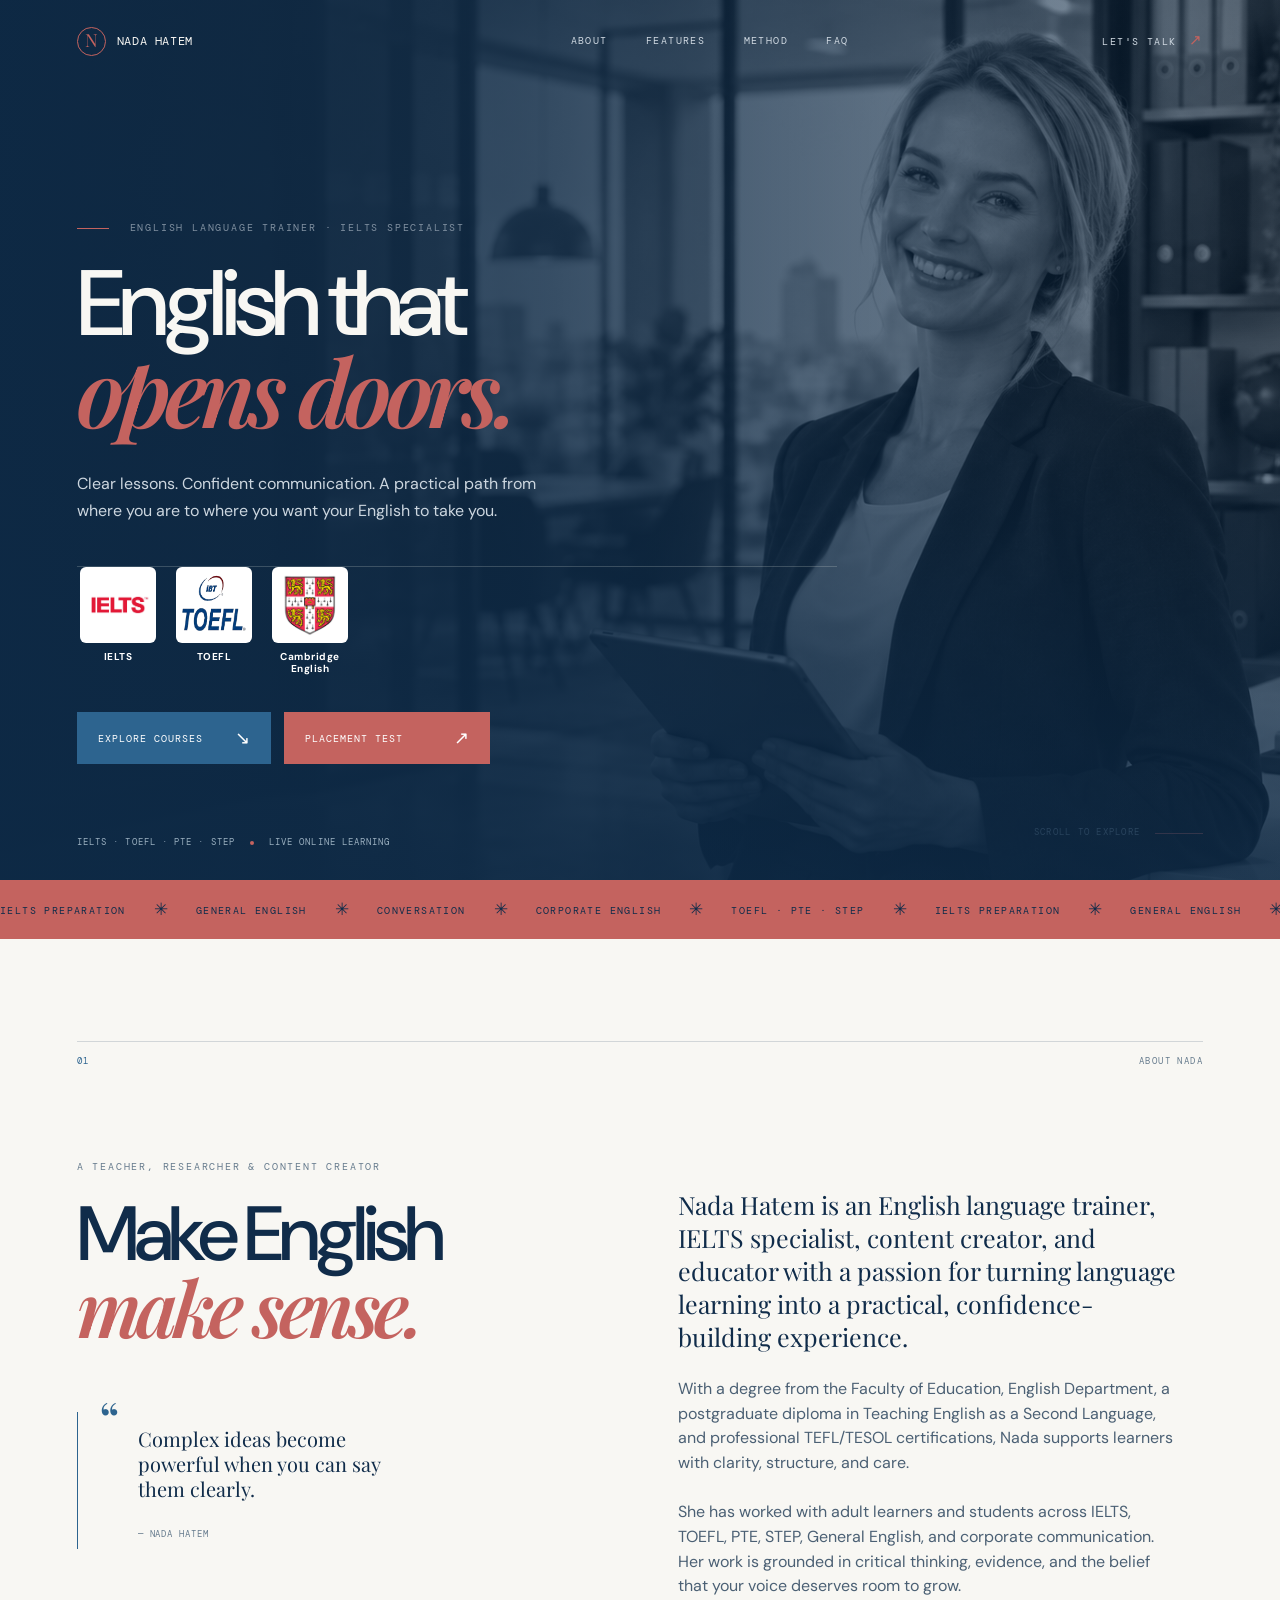
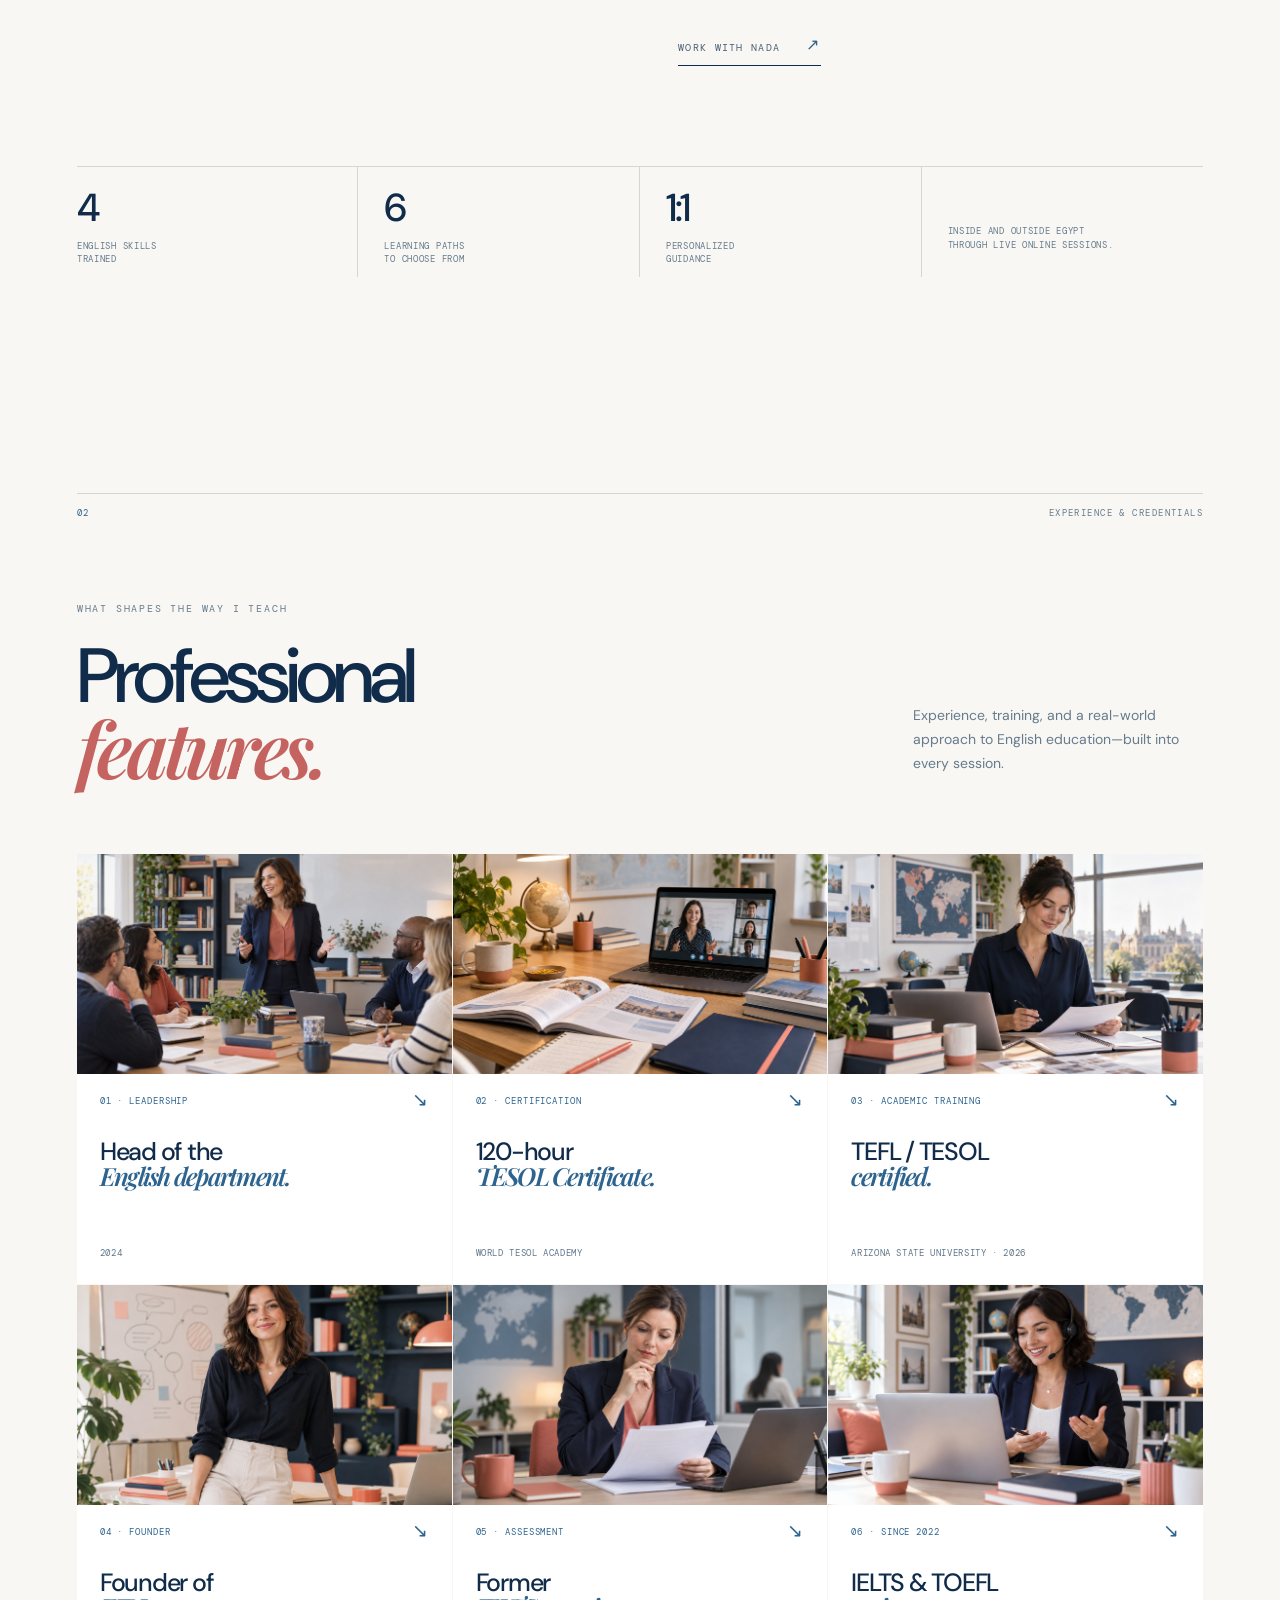
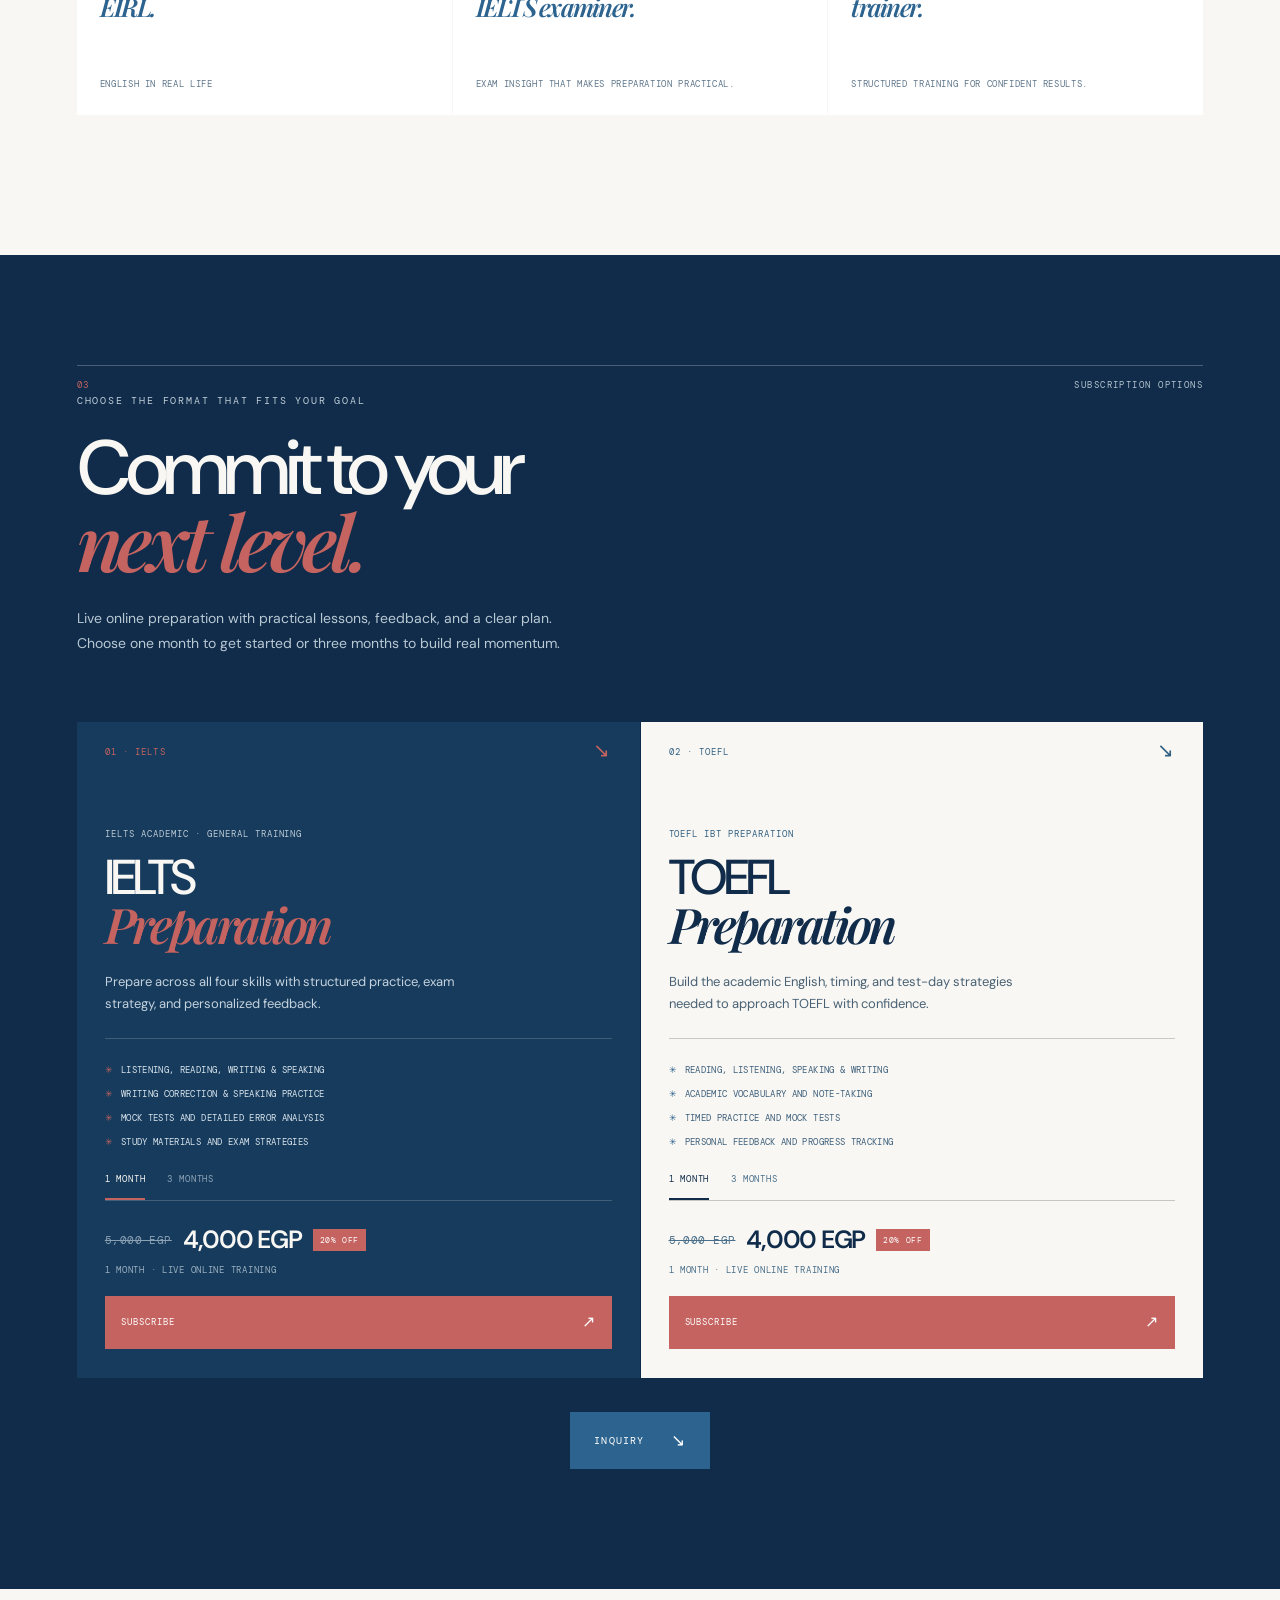
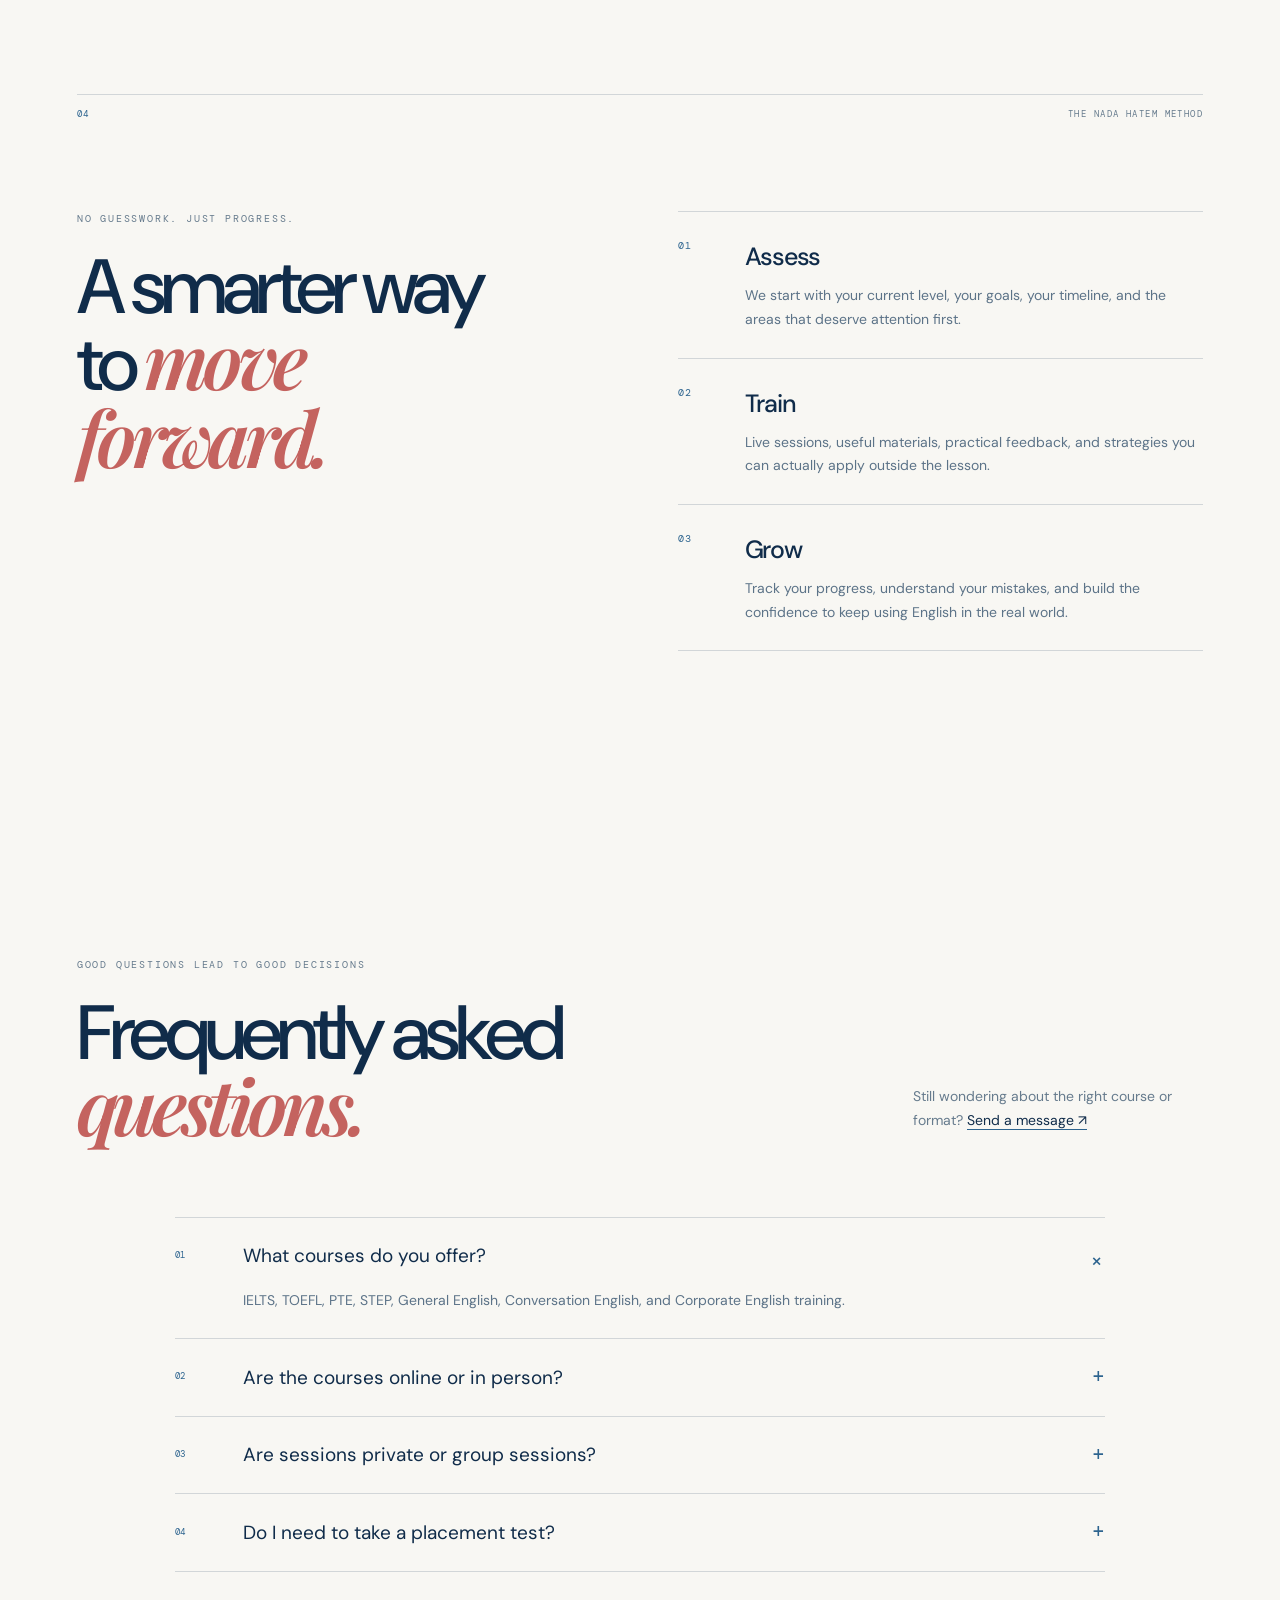
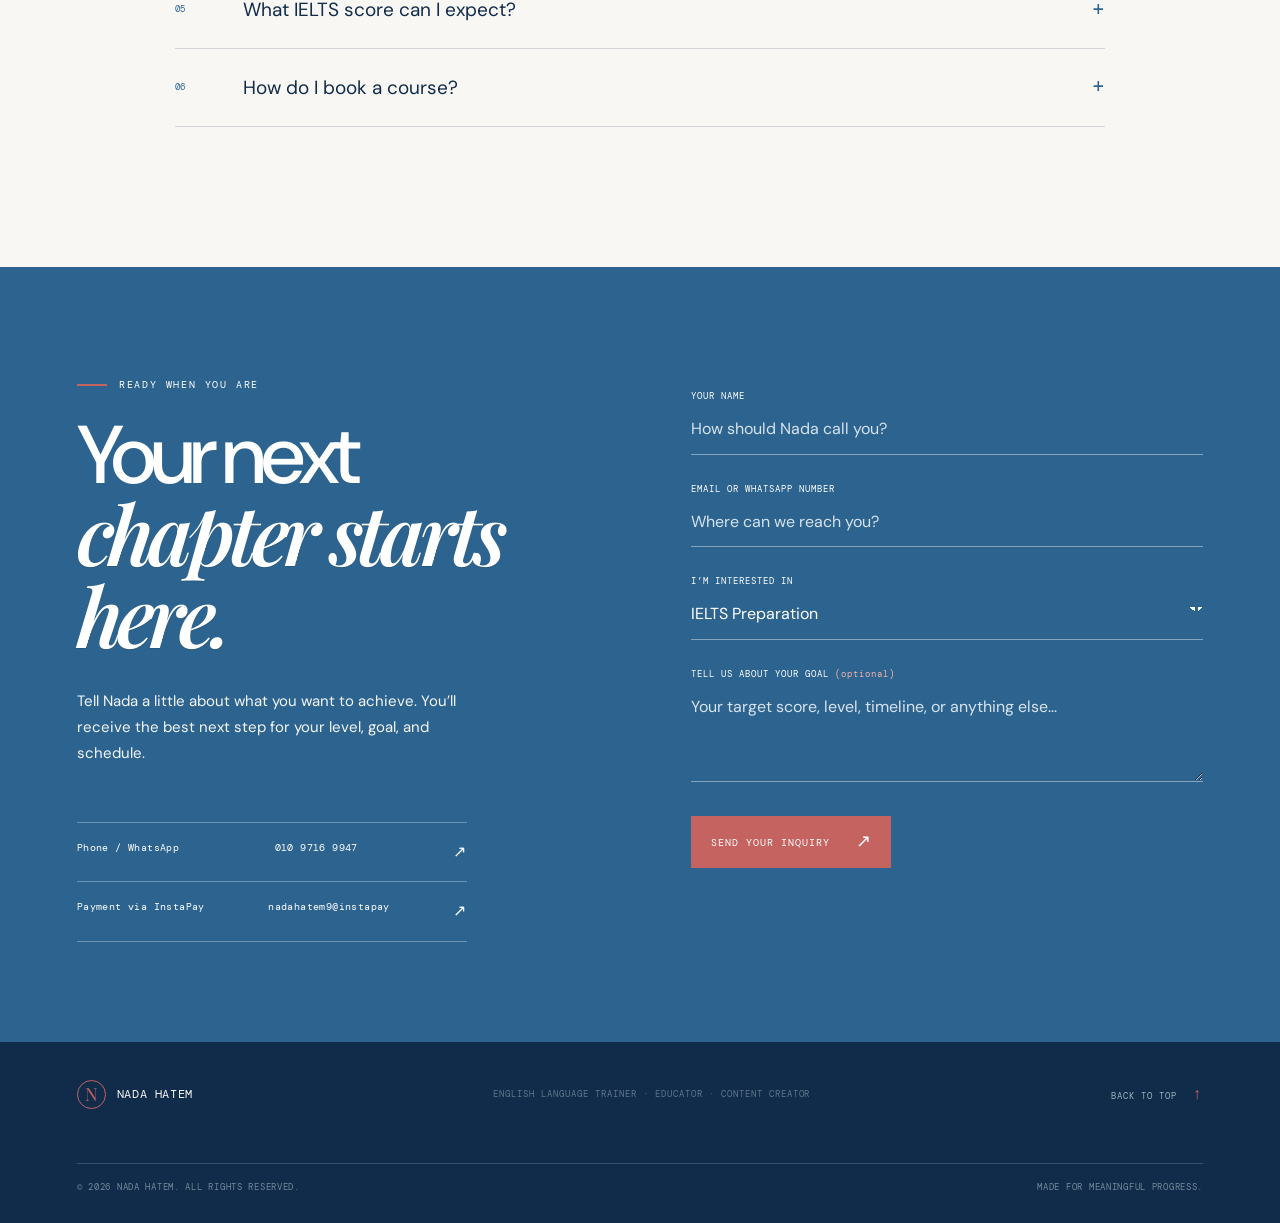
==== commit a2fd611d: "Update subscription and inquiry buttons" ====
--- a/index.html
+++ b/index.html
@@ -152,7 +152,7 @@
                 <button class="duration-tab" type="button" role="tab" aria-selected="false" data-duration="3-months">3 Months</button>
               </div>
               <div class="price-block"><div class="price-line"><del>5,000 EGP</del><strong class="price-value">4,000 EGP</strong><span class="discount-badge">20% OFF</span></div><span class="price-note"><span class="duration-label">1 month</span> · live online training</span></div>
-              <a class="program-link" href="#contact">Ask about IELTS <span aria-hidden="true">↗</span></a>
+              <a class="program-link subscribe-button" href="#contact">Subscribe <span aria-hidden="true">↗</span></a>
             </article>
 
             <article class="program-card program-card-alt" data-program-card="toefl">
@@ -171,9 +171,10 @@
                 <button class="duration-tab" type="button" role="tab" aria-selected="false" data-duration="3-months">3 Months</button>
               </div>
               <div class="price-block"><div class="price-line"><del>5,000 EGP</del><strong class="price-value">4,000 EGP</strong><span class="discount-badge">20% OFF</span></div><span class="price-note"><span class="duration-label">1 month</span> · live online training</span></div>
-              <a class="program-link" href="#contact">Ask about TOEFL <span aria-hidden="true">↗</span></a>
+              <a class="program-link subscribe-button" href="#contact">Subscribe <span aria-hidden="true">↗</span></a>
             </article>
           </div>
+          <div class="inquiry-action"><a class="inquiry-button" href="#contact">Inquiry <span aria-hidden="true">↘</span></a></div>
         </section>
 
         <section class="method section-pad" id="method" aria-labelledby="method-title">
--- a/styles.css
+++ b/styles.css
@@ -203,14 +203,17 @@
 .price-line del { color: #8aa0b3; font-family: var(--mono); font-size: 11px; letter-spacing: .04em; }
 .program-card-alt .price-line del { color: #496f8b; }
 .price-value { font-size: 25px; font-weight: 600; letter-spacing: -.05em; }
-.discount-badge { background: var(--accent); color: var(--ink); font-family: var(--mono); font-size: 8px; letter-spacing: .08em; padding: 5px 7px; text-transform: uppercase; }
-.program-card-alt .discount-badge { background: var(--ink); color: var(--accent); }
+.discount-badge { background: var(--accent); color: #fff; font-family: var(--mono); font-size: 8px; letter-spacing: .08em; padding: 5px 7px; text-transform: uppercase; }
+.program-card-alt .discount-badge { background: var(--accent); color: #fff; }
 .price-note { color: #9bb0c0; font-family: var(--mono); font-size: 9px; letter-spacing: .08em; text-transform: uppercase; }
 .program-card-alt .price-note { color: #496f8b; }
-.program-link { border-top: 1px solid rgba(236,238,231,.2); display: flex; font-family: var(--mono); font-size: 9px; justify-content: space-between; letter-spacing: .11em; padding-top: 17px; text-transform: uppercase; }
-.program-card-alt .program-link { border-top-color: rgba(17,19,16,.22); }
-.program-link span { color: var(--accent); font-size: 16px; }
-.program-card-alt .program-link span { color: var(--ink); }
+.program-link { align-items: center; background: var(--accent); color: #fff; display: flex; font-family: var(--mono); font-size: 9px; justify-content: space-between; letter-spacing: .11em; padding: 14px 16px; text-transform: uppercase; transition: background .2s ease, transform .2s ease; }
+.program-link:hover { background: #d87973; transform: translateY(-2px); }
+.program-link span { color: #fff; font-size: 16px; }
+.inquiry-action { display: flex; justify-content: center; margin: 34px auto 0; }
+.inquiry-button { align-items: center; background: var(--accent-deep); color: #fff; display: inline-flex; font-family: var(--mono); font-size: 10px; gap: 26px; letter-spacing: .12em; padding: 15px 24px; text-transform: uppercase; transition: background .2s ease, transform .2s ease; }
+.inquiry-button:hover { background: #3d7fae; transform: translateY(-2px); }
+.inquiry-button span { font-size: 17px; }
 
 .method { padding-bottom: 120px; padding-top: 105px; }
 .method-grid { display: grid; gap: 10vw; grid-template-columns: .9fr 1fr; margin: 90px auto 0; max-width: 1150px; }
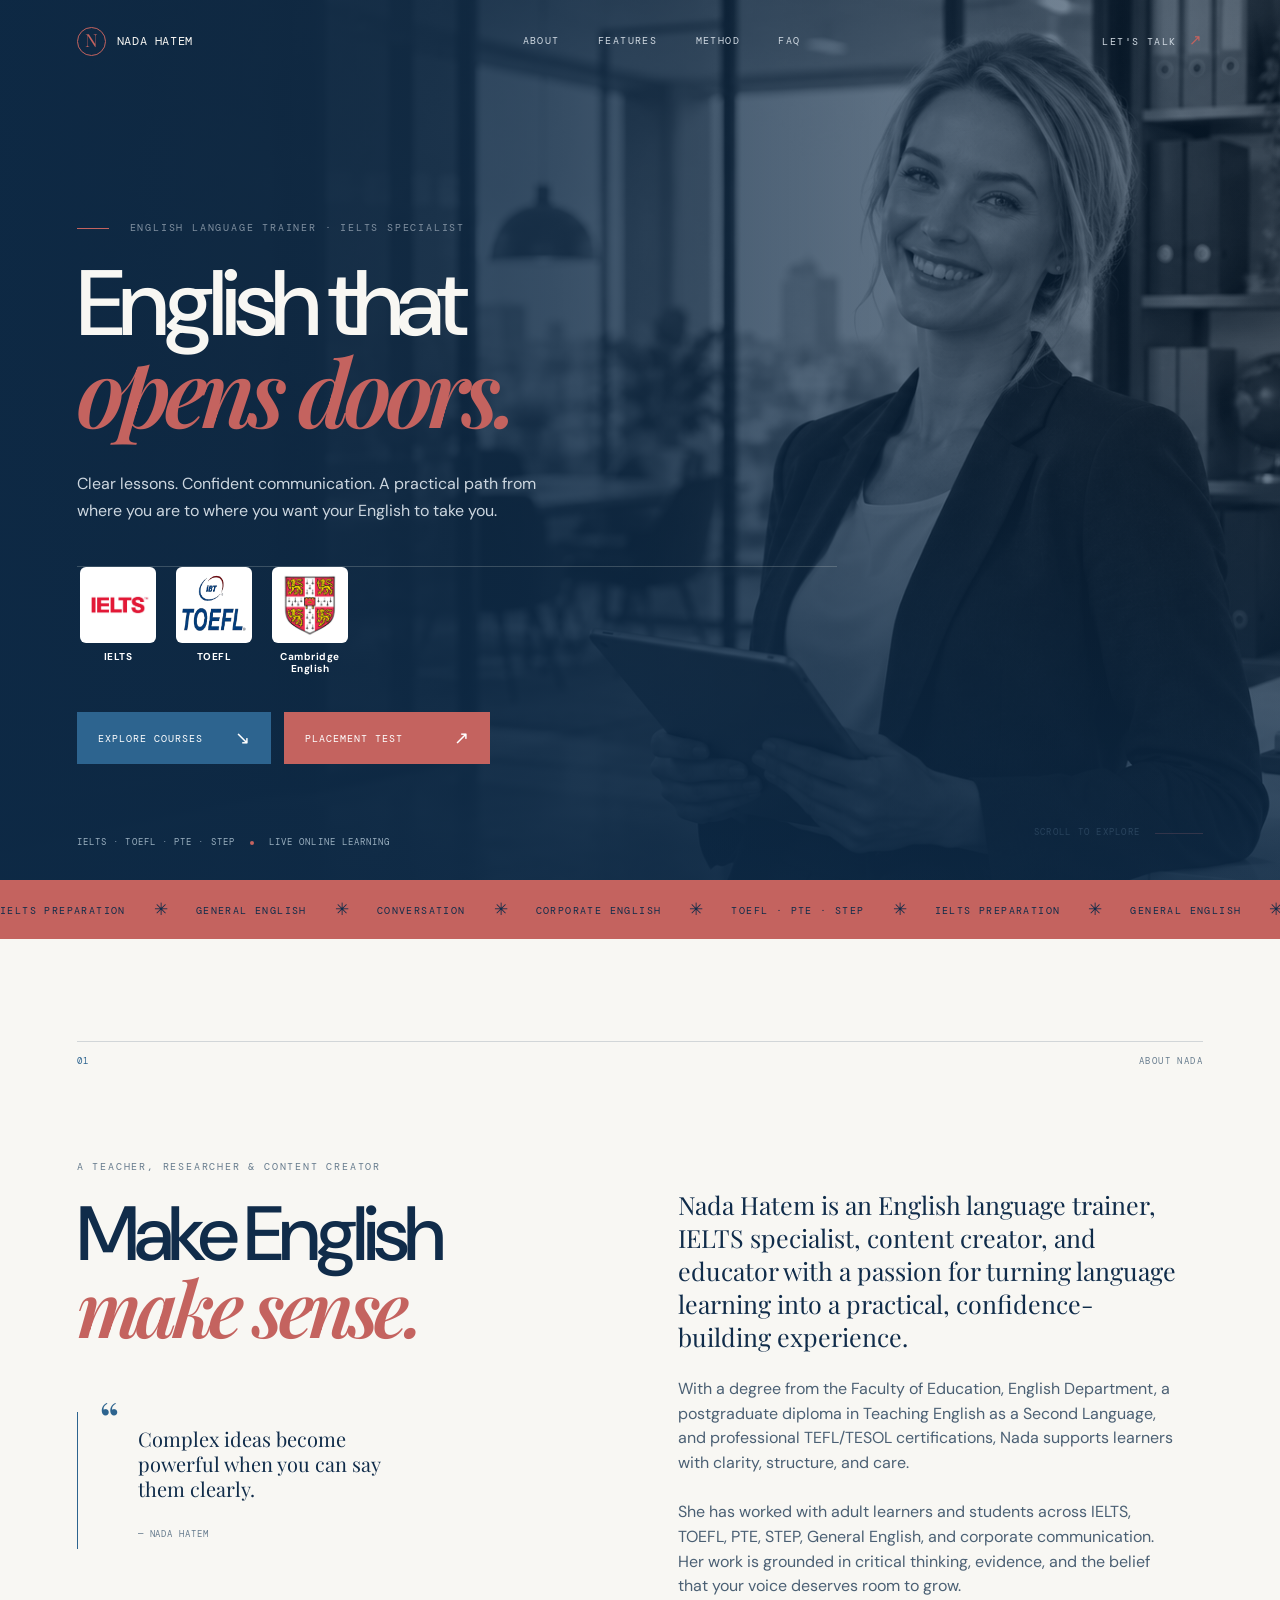
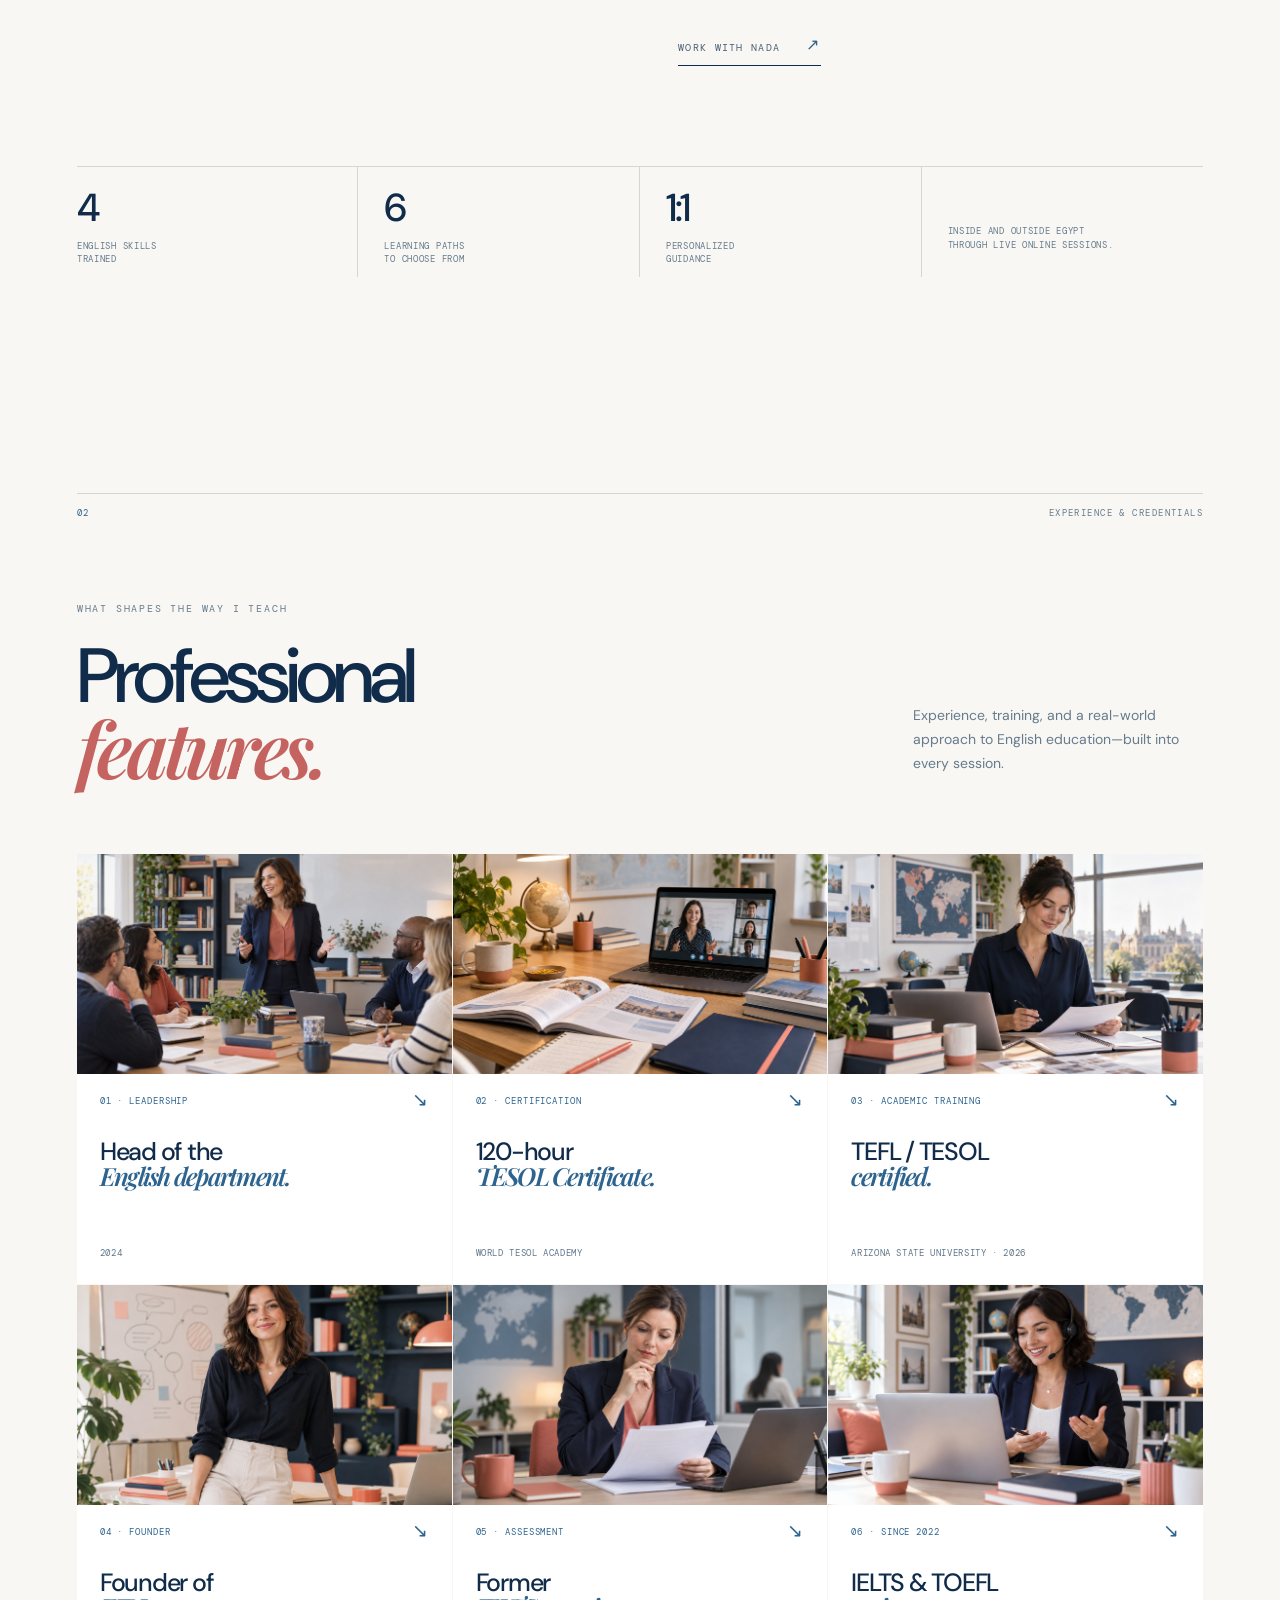
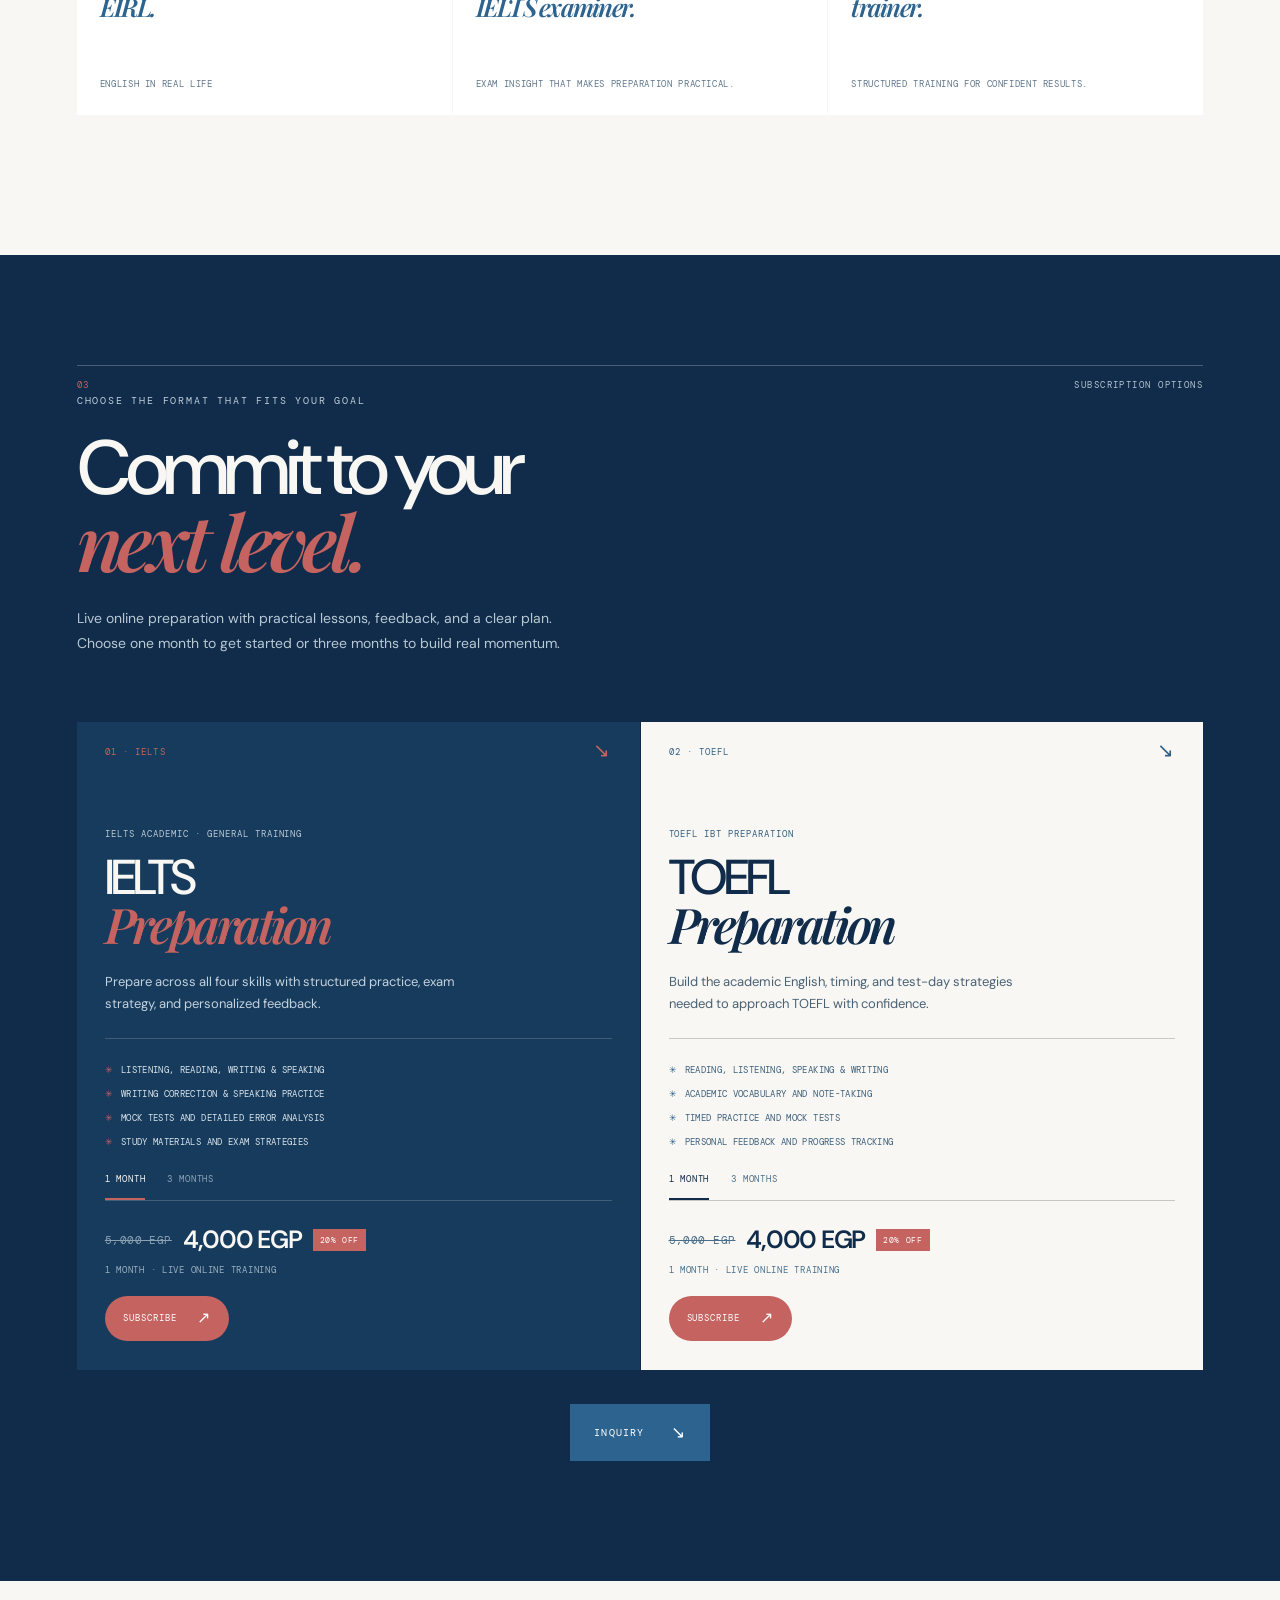
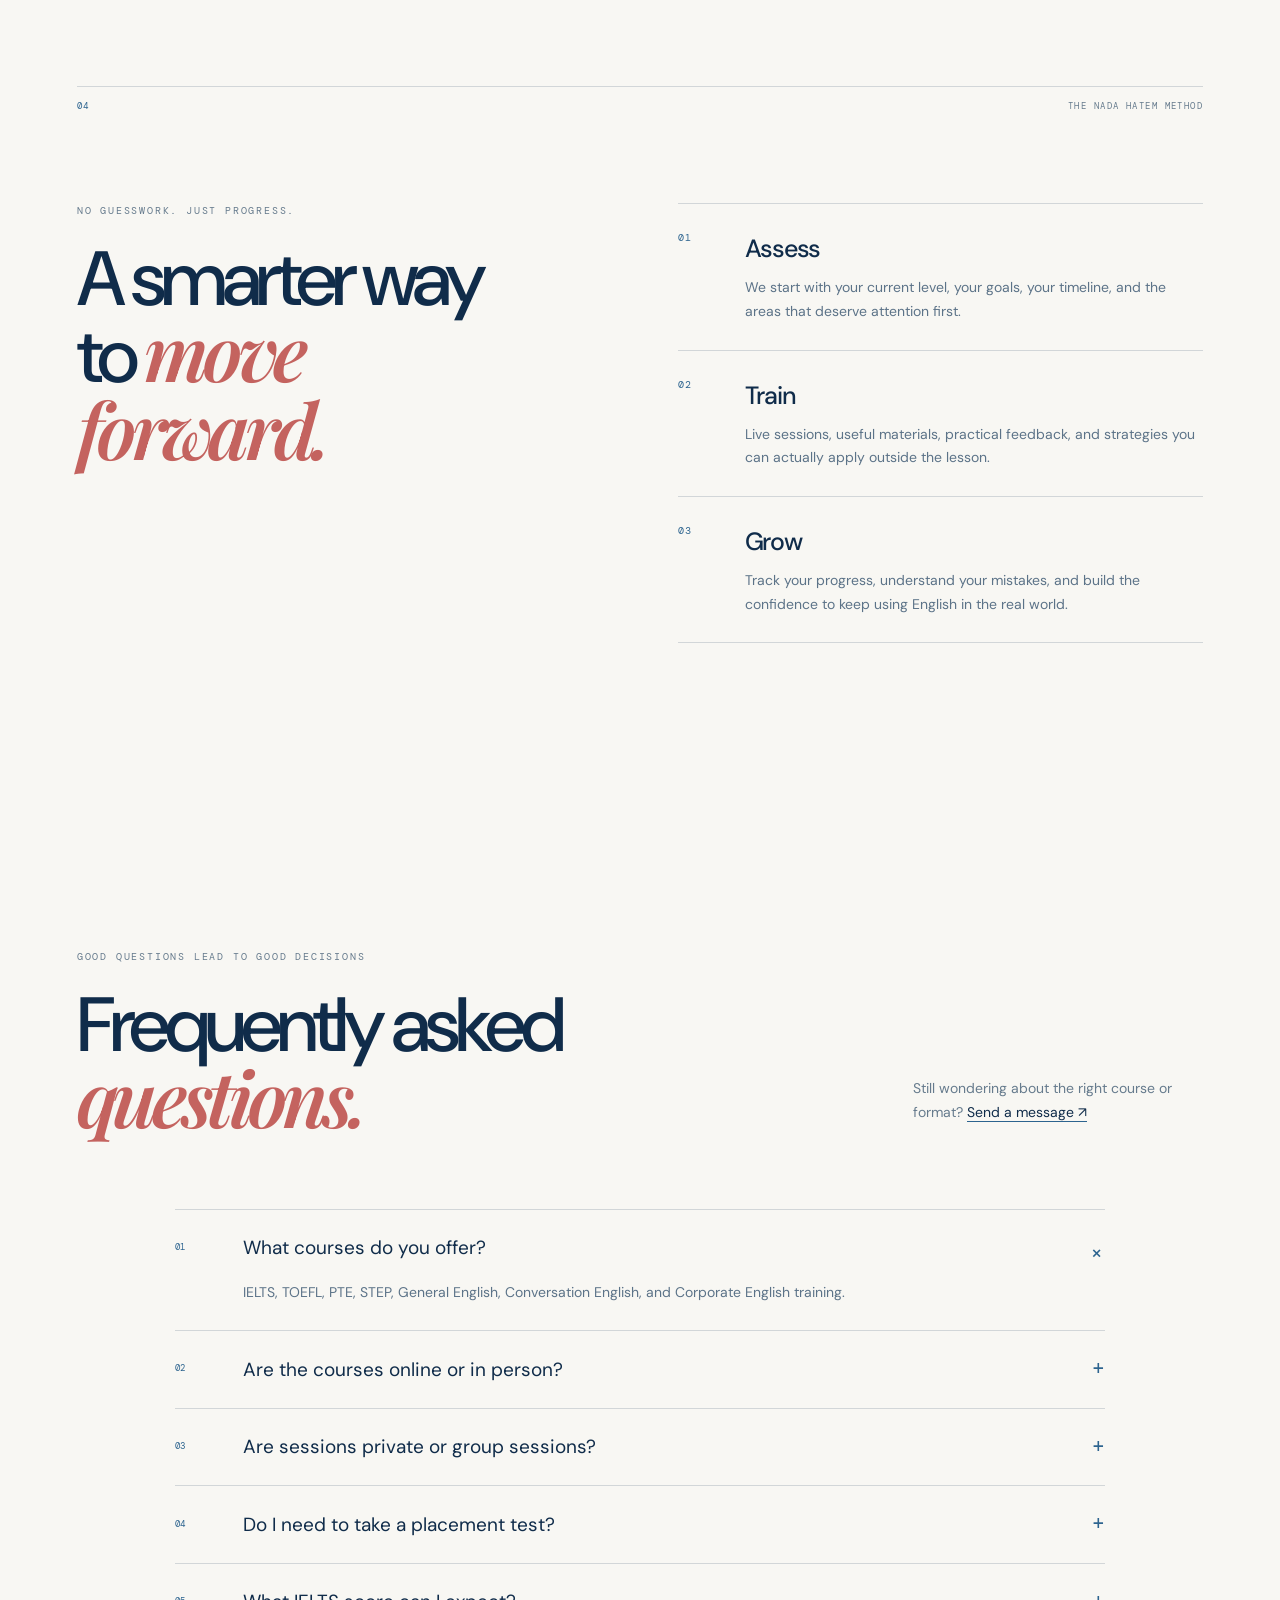
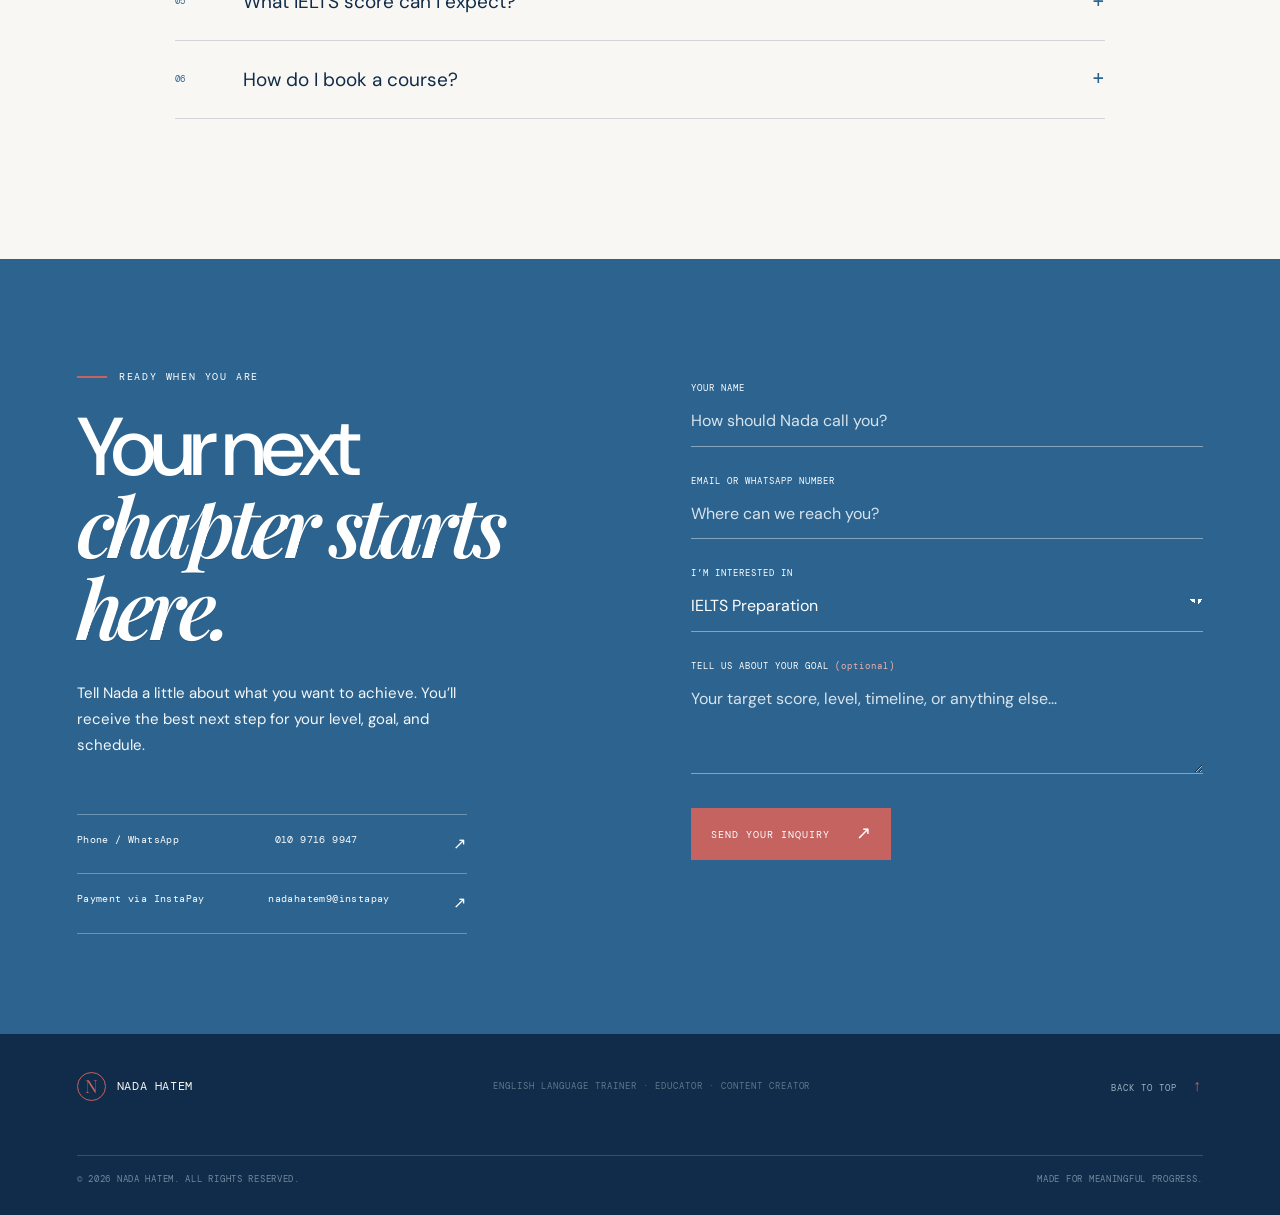
==== commit 1563c830: "Add Telegram TikTok and Facebook header links" ====
--- a/index.html
+++ b/index.html
@@ -26,6 +26,17 @@
         </nav>
 
         <div class="header-actions">
+          <div class="social-links" aria-label="Social links">
+            <a href="https://t.me/Nada_languages" target="_blank" rel="noreferrer" aria-label="Telegram">
+              <img src="https://cdn.simpleicons.org/telegram/ffffff" alt="" aria-hidden="true" />
+            </a>
+            <a href="https://www.tiktok.com/@nada_languages?_r=1&_t=ZS-99tbPmrifFV" target="_blank" rel="noreferrer" aria-label="TikTok">
+              <img src="https://cdn.simpleicons.org/tiktok/ffffff" alt="" aria-hidden="true" />
+            </a>
+            <a href="https://www.facebook.com/share/19arcqJsm8/" target="_blank" rel="noreferrer" aria-label="Facebook">
+              <img src="https://cdn.simpleicons.org/facebook/ffffff" alt="" aria-hidden="true" />
+            </a>
+          </div>
           <a class="text-link header-contact" href="#contact">Let's talk <span aria-hidden="true">↗</span></a>
           <button class="menu-toggle" type="button" aria-label="Open menu" aria-expanded="false">
             <span></span><span></span>
--- a/styles.css
+++ b/styles.css
@@ -29,6 +29,10 @@
 .desktop-nav a, .header-contact { color: #d0d9e2; font-family: var(--mono); font-size: 10px; letter-spacing: .14em; text-transform: uppercase; transition: color .2s ease; }
 .desktop-nav a:hover, .header-contact:hover, .back-top:hover { color: var(--accent); }
 .header-actions { align-items: center; display: flex; gap: 24px; }
+.social-links { align-items: center; display: flex; gap: 12px; }
+.social-links a { align-items: center; display: inline-flex; height: 16px; justify-content: center; opacity: .82; transition: opacity .2s ease, transform .2s ease; width: 16px; }
+.social-links a:hover { opacity: 1; transform: translateY(-2px); }
+.social-links img { display: block; height: 13px; object-fit: contain; width: 13px; }
 .header-contact span { color: var(--accent); font-size: 15px; margin-left: 5px; }
 .menu-toggle { background: transparent; border: 0; display: none; padding: 7px 0 7px 7px; width: 32px; }
 .menu-toggle span { background: var(--paper); display: block; height: 1px; margin: 6px 0; transition: transform .2s ease; width: 24px; }
@@ -210,6 +214,7 @@
 .program-link { align-items: center; background: var(--accent); color: #fff; display: flex; font-family: var(--mono); font-size: 9px; justify-content: space-between; letter-spacing: .11em; padding: 14px 16px; text-transform: uppercase; transition: background .2s ease, transform .2s ease; }
 .program-link:hover { background: #d87973; transform: translateY(-2px); }
 .program-link span { color: #fff; font-size: 16px; }
+.subscribe-button { align-self: flex-start; border-radius: 999px; gap: 20px; padding: 10px 18px; }
 .inquiry-action { display: flex; justify-content: center; margin: 34px auto 0; }
 .inquiry-button { align-items: center; background: var(--accent-deep); color: #fff; display: inline-flex; font-family: var(--mono); font-size: 10px; gap: 26px; letter-spacing: .12em; padding: 15px 24px; text-transform: uppercase; transition: background .2s ease, transform .2s ease; }
 .inquiry-button:hover { background: #3d7fae; transform: translateY(-2px); }
@@ -285,6 +290,7 @@
   .desktop-nav a { padding: 13px 0; }
   .site-header.menu-open .desktop-nav { opacity: 1; pointer-events: auto; transform: translateY(0); }
   .header-contact { display: none; }
+  .social-links { display: none; }
   .menu-toggle { display: block; }
   .site-header.menu-open .menu-toggle span:first-child { transform: translateY(3px) rotate(45deg); }
   .site-header.menu-open .menu-toggle span:last-child { transform: translateY(-3px) rotate(-45deg); }
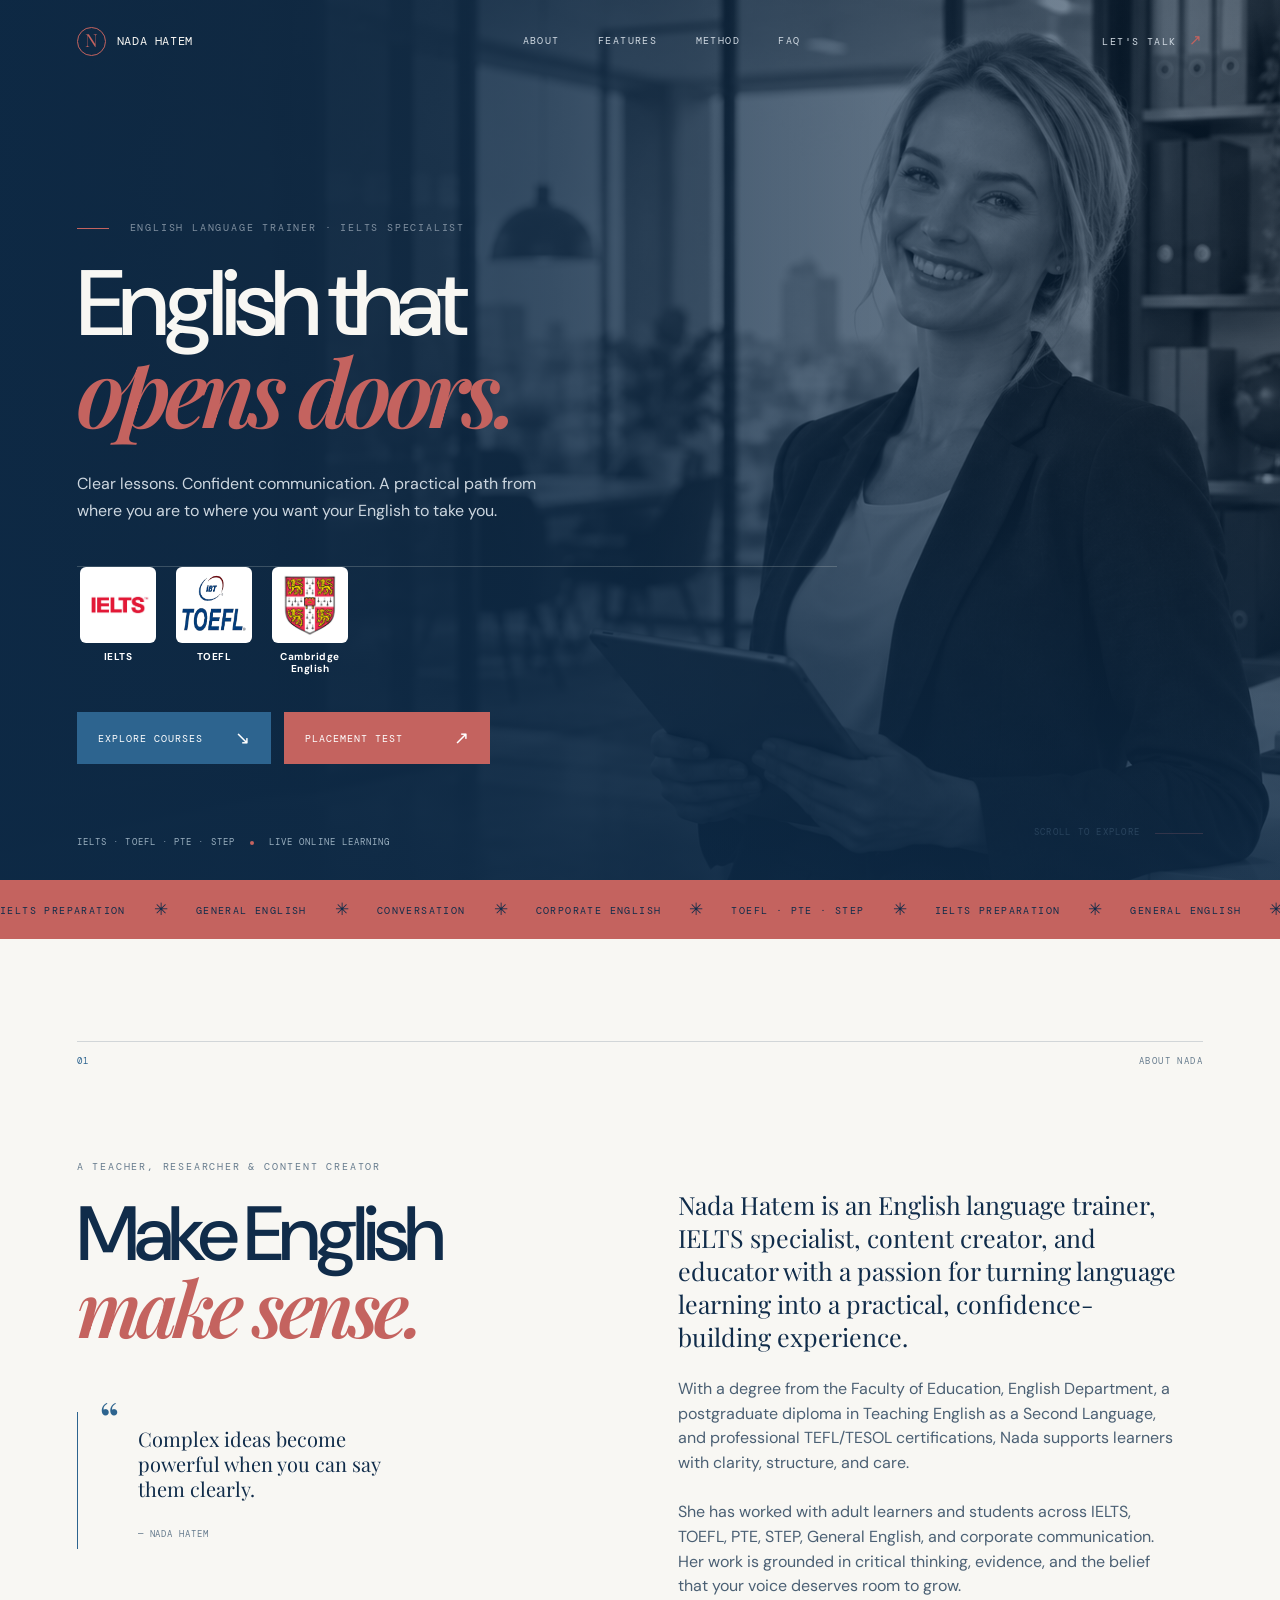
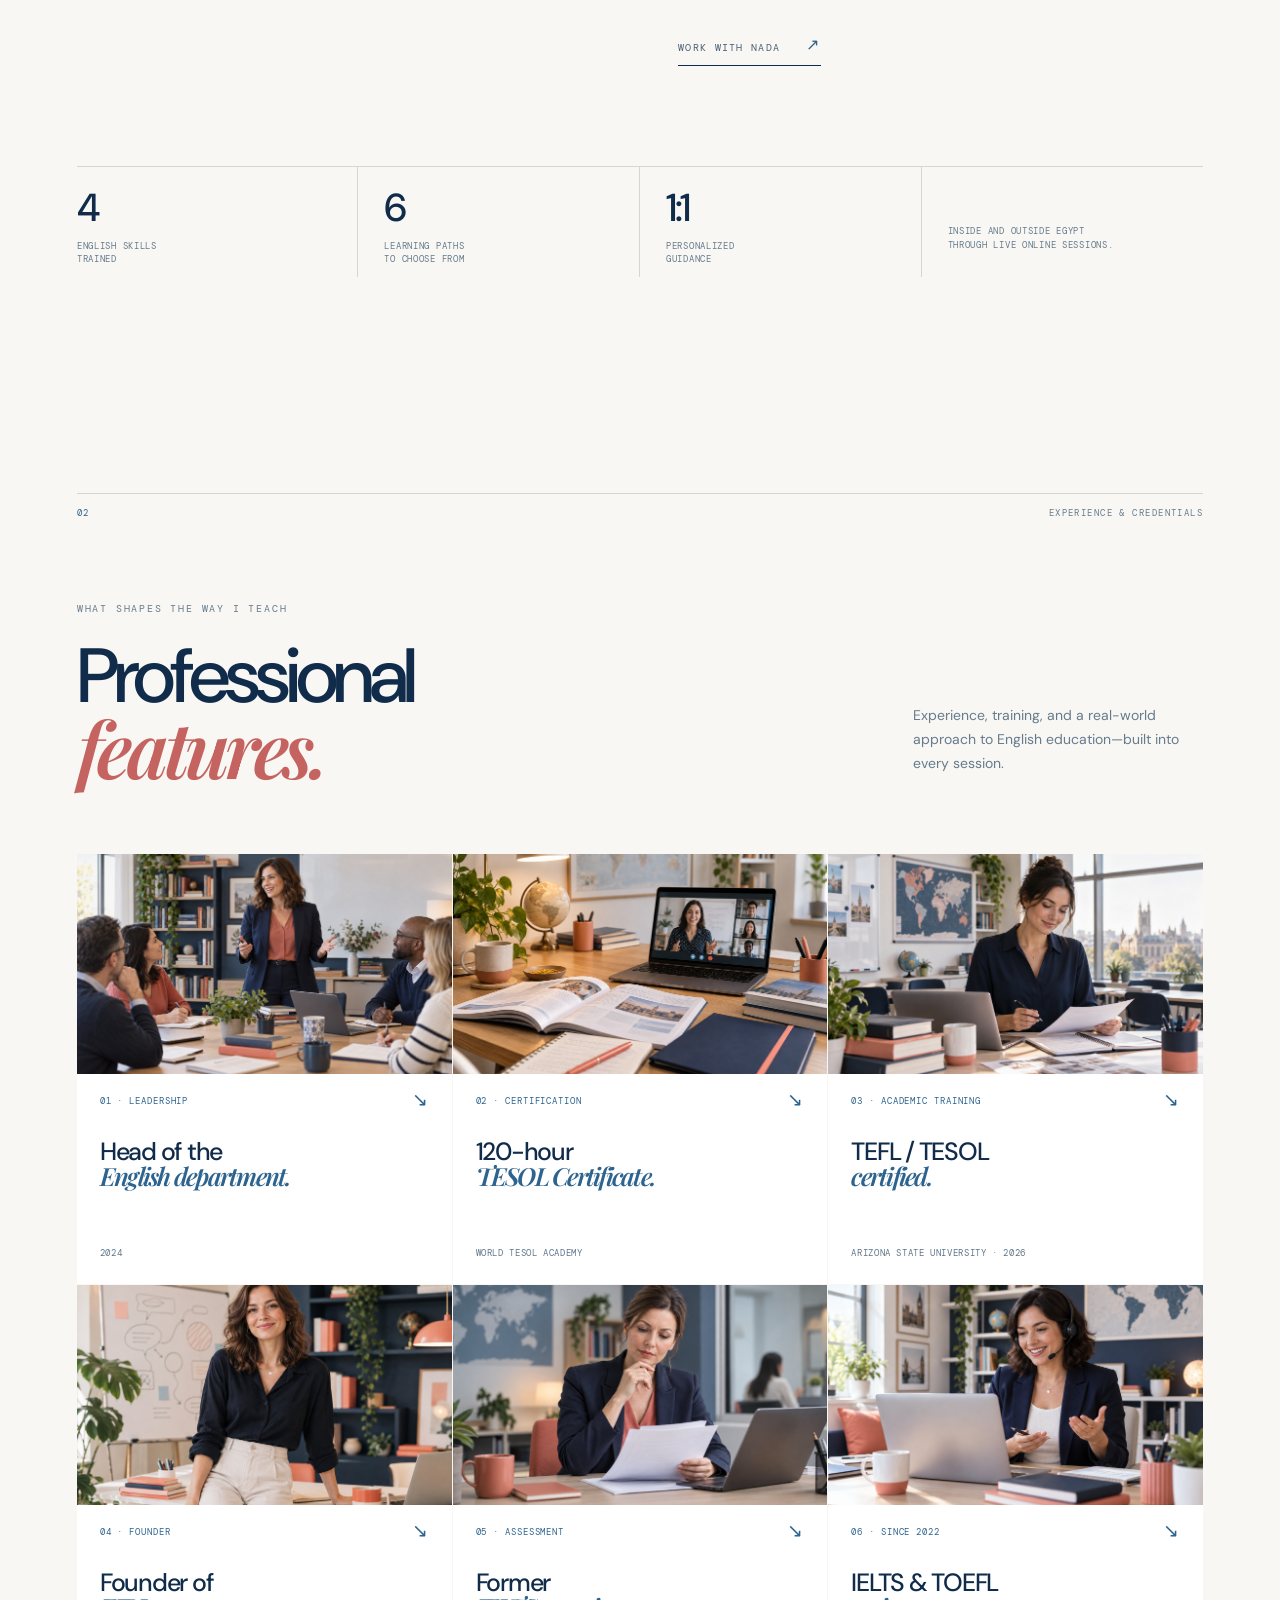
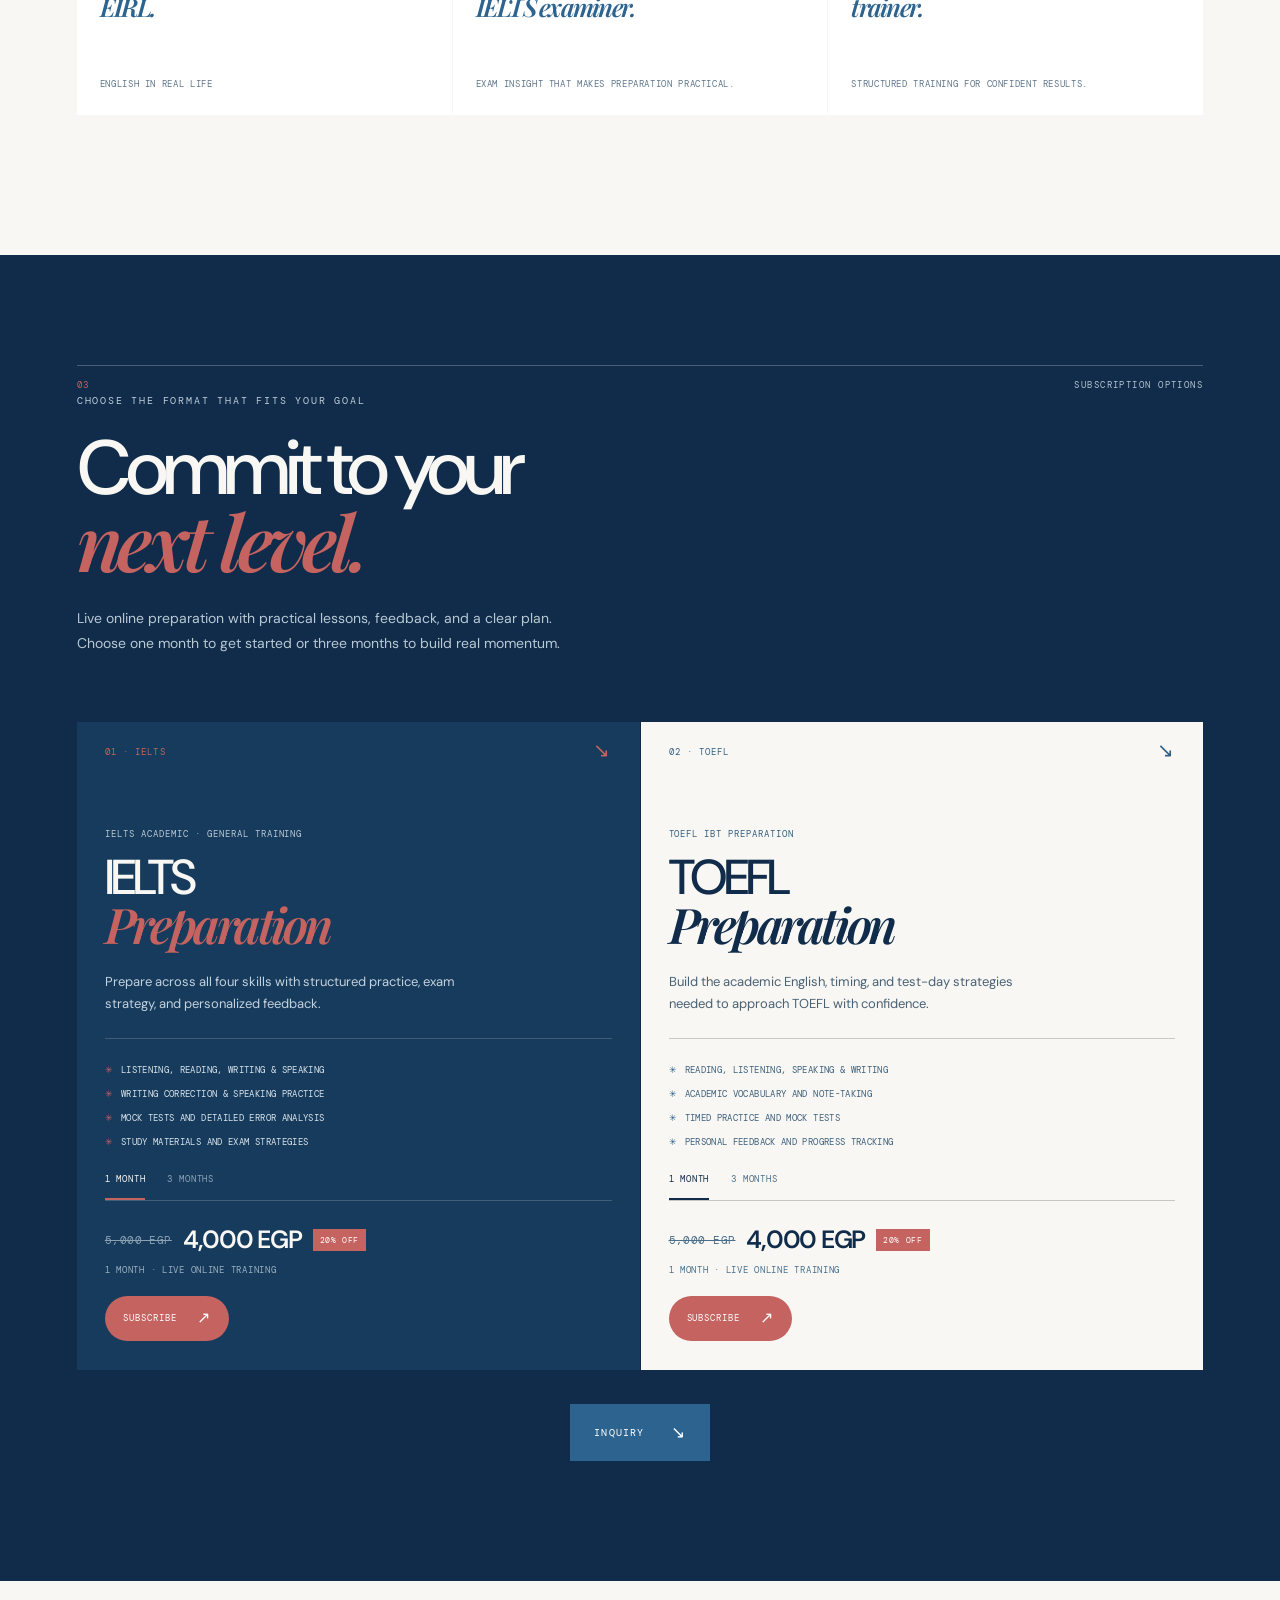
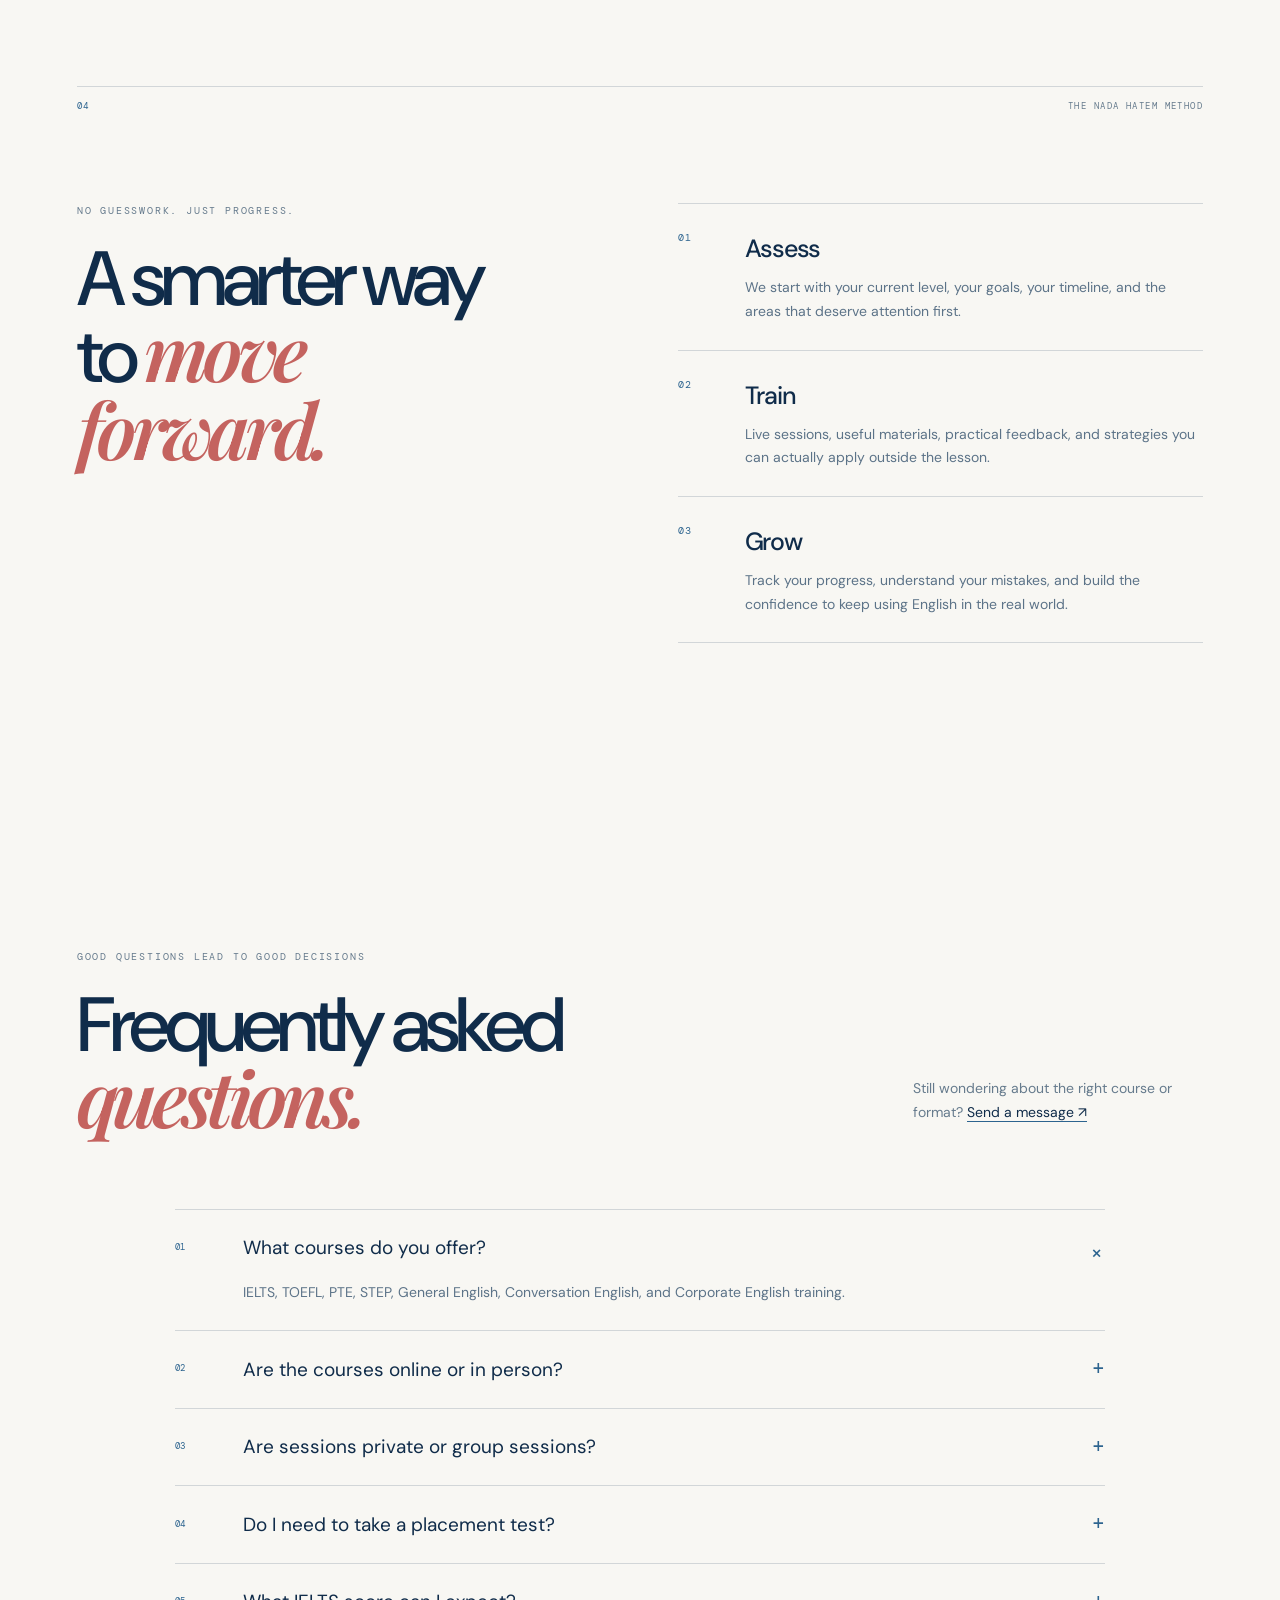
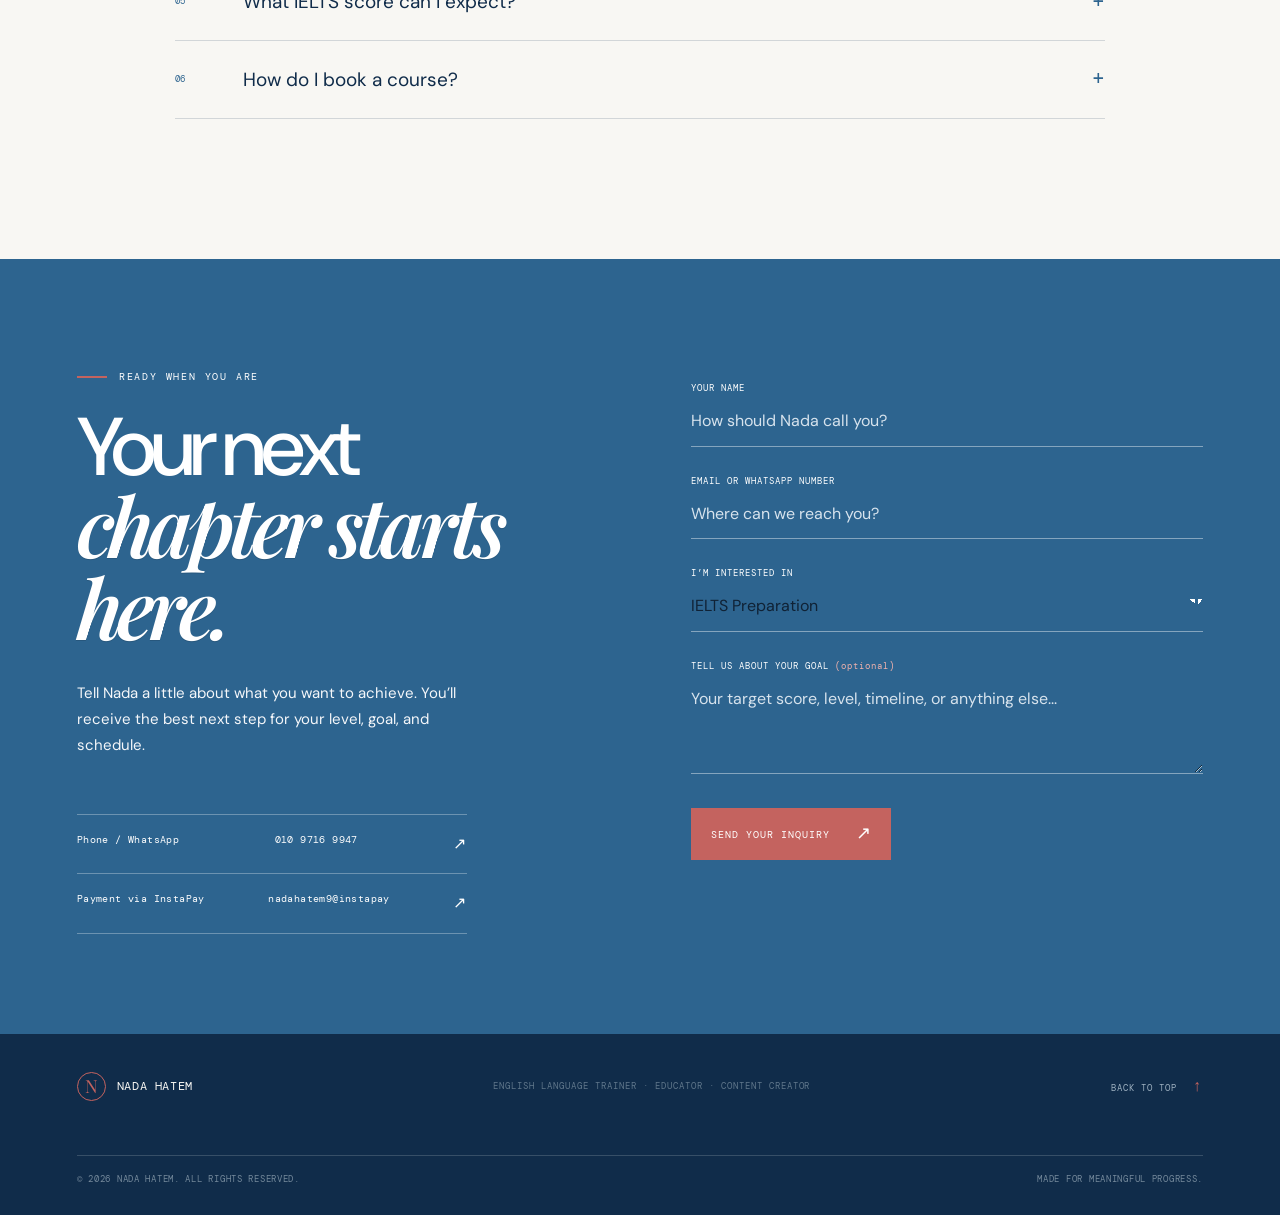
==== commit 924eca2b: "Add files via upload" ====
--- a/index.html
+++ b/index.html
@@ -162,8 +162,8 @@
                 <button class="duration-tab active" type="button" role="tab" aria-selected="true" data-duration="1-month">1 Month</button>
                 <button class="duration-tab" type="button" role="tab" aria-selected="false" data-duration="3-months">3 Months</button>
               </div>
-              <div class="price-block"><div class="price-line"><del>5,000 EGP</del><strong class="price-value">4,000 EGP</strong><span class="discount-badge">20% OFF</span></div><span class="price-note"><span class="duration-label">1 month</span> · live online training</span></div>
-              <a class="program-link subscribe-button" href="#contact">Subscribe <span aria-hidden="true">↗</span></a>
+              <div class="price-block"><div class="price-line"><del class="original-price">5,000 EGP</del><strong class="price-value">4,000 EGP</strong><span class="discount-badge">20% OFF</span></div><span class="price-note"><span class="duration-label">1 month</span> · live online training</span></div>
+              <a class="program-link subscribe-button" href="booking.html?course=ielts">Subscribe <span aria-hidden="true">↗</span></a>
             </article>
 
             <article class="program-card program-card-alt" data-program-card="toefl">
@@ -181,8 +181,8 @@
                 <button class="duration-tab active" type="button" role="tab" aria-selected="true" data-duration="1-month">1 Month</button>
                 <button class="duration-tab" type="button" role="tab" aria-selected="false" data-duration="3-months">3 Months</button>
               </div>
-              <div class="price-block"><div class="price-line"><del>5,000 EGP</del><strong class="price-value">4,000 EGP</strong><span class="discount-badge">20% OFF</span></div><span class="price-note"><span class="duration-label">1 month</span> · live online training</span></div>
-              <a class="program-link subscribe-button" href="#contact">Subscribe <span aria-hidden="true">↗</span></a>
+              <div class="price-block"><div class="price-line"><del class="original-price">5,000 EGP</del><strong class="price-value">4,000 EGP</strong><span class="discount-badge">20% OFF</span></div><span class="price-note"><span class="duration-label">1 month</span> · live online training</span></div>
+              <a class="program-link subscribe-button" href="booking.html?course=toefl">Subscribe <span aria-hidden="true">↗</span></a>
             </article>
           </div>
           <div class="inquiry-action"><a class="inquiry-button" href="#contact">Inquiry <span aria-hidden="true">↘</span></a></div>
@@ -238,7 +238,7 @@
               <label for="email">Email or WhatsApp number</label>
               <input id="email" name="email" type="text" placeholder="Where can we reach you?" required />
               <label for="course">I’m interested in</label>
-              <select id="course" name="course">
+              <select id="course" name="course" style="color: #102235;">
                 <option>IELTS Preparation</option>
                 <option>TOEFL / PTE</option>
                 <option>Placement test</option>
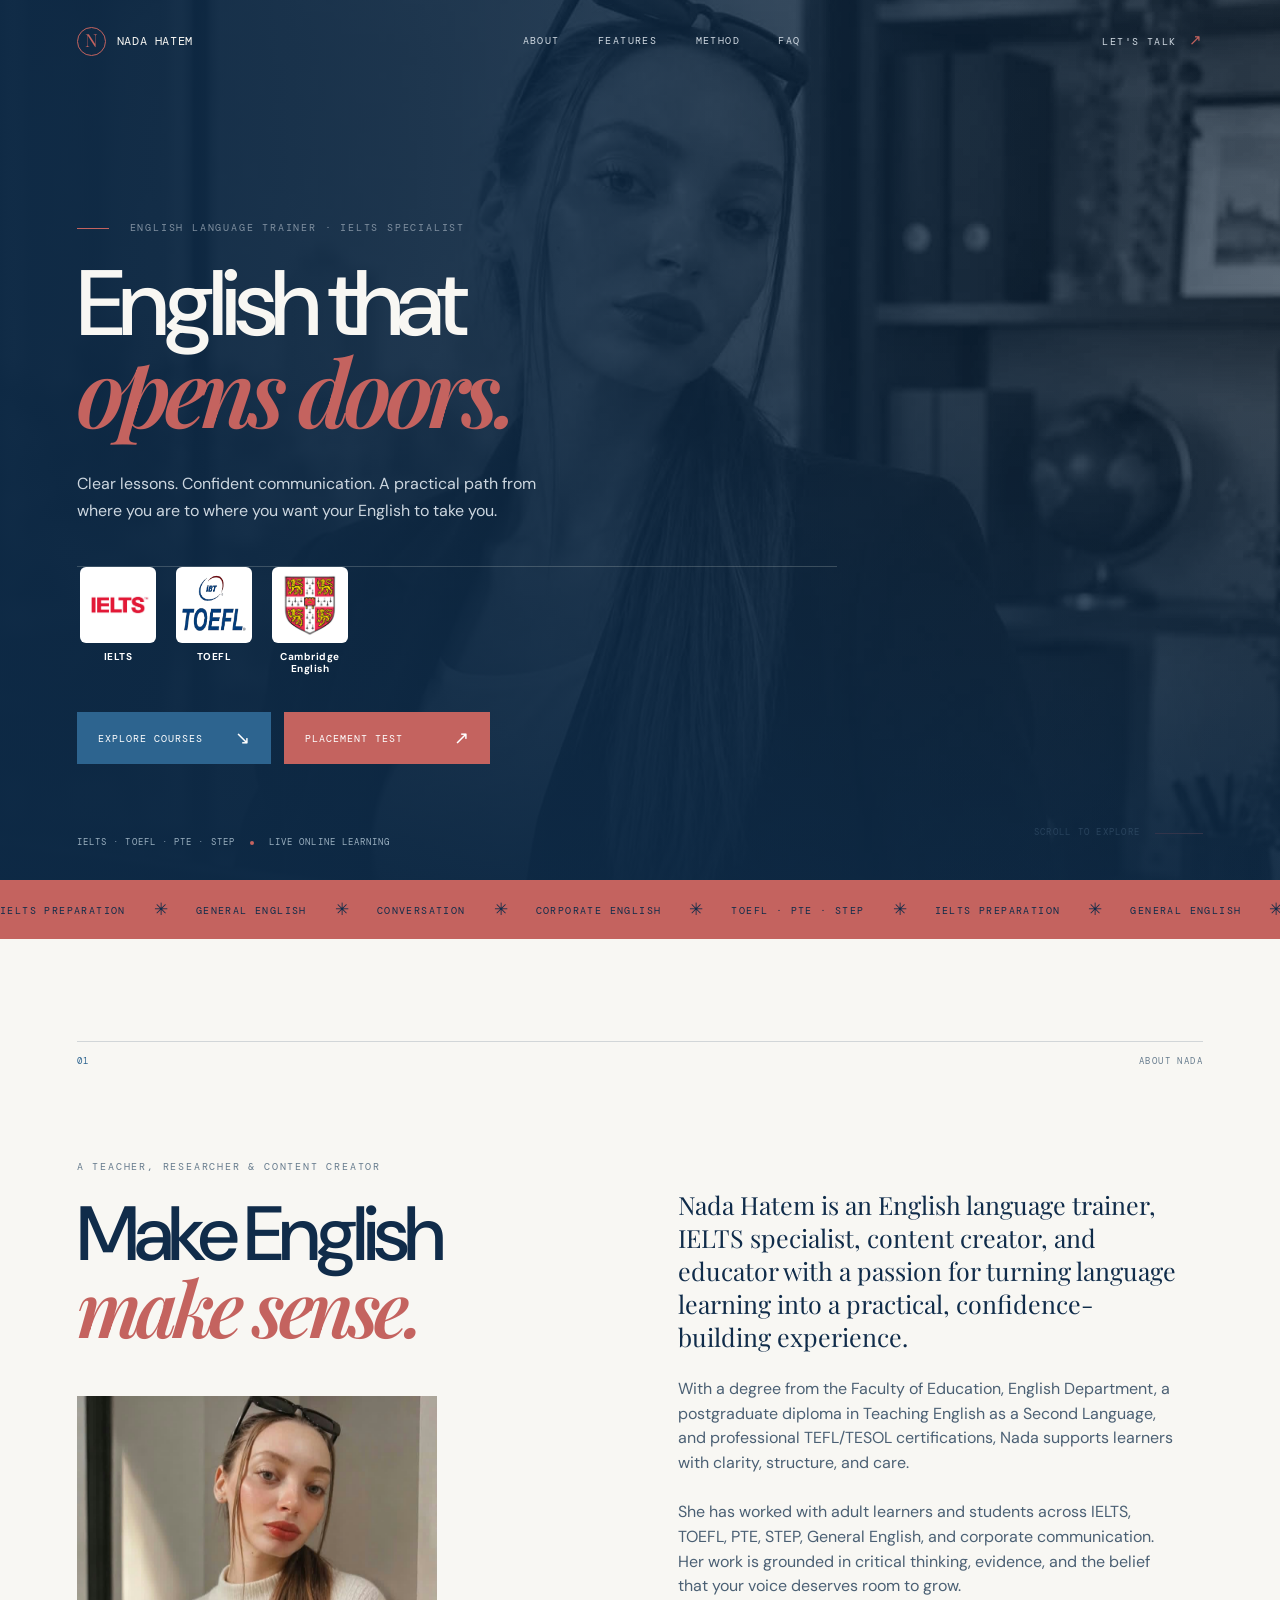
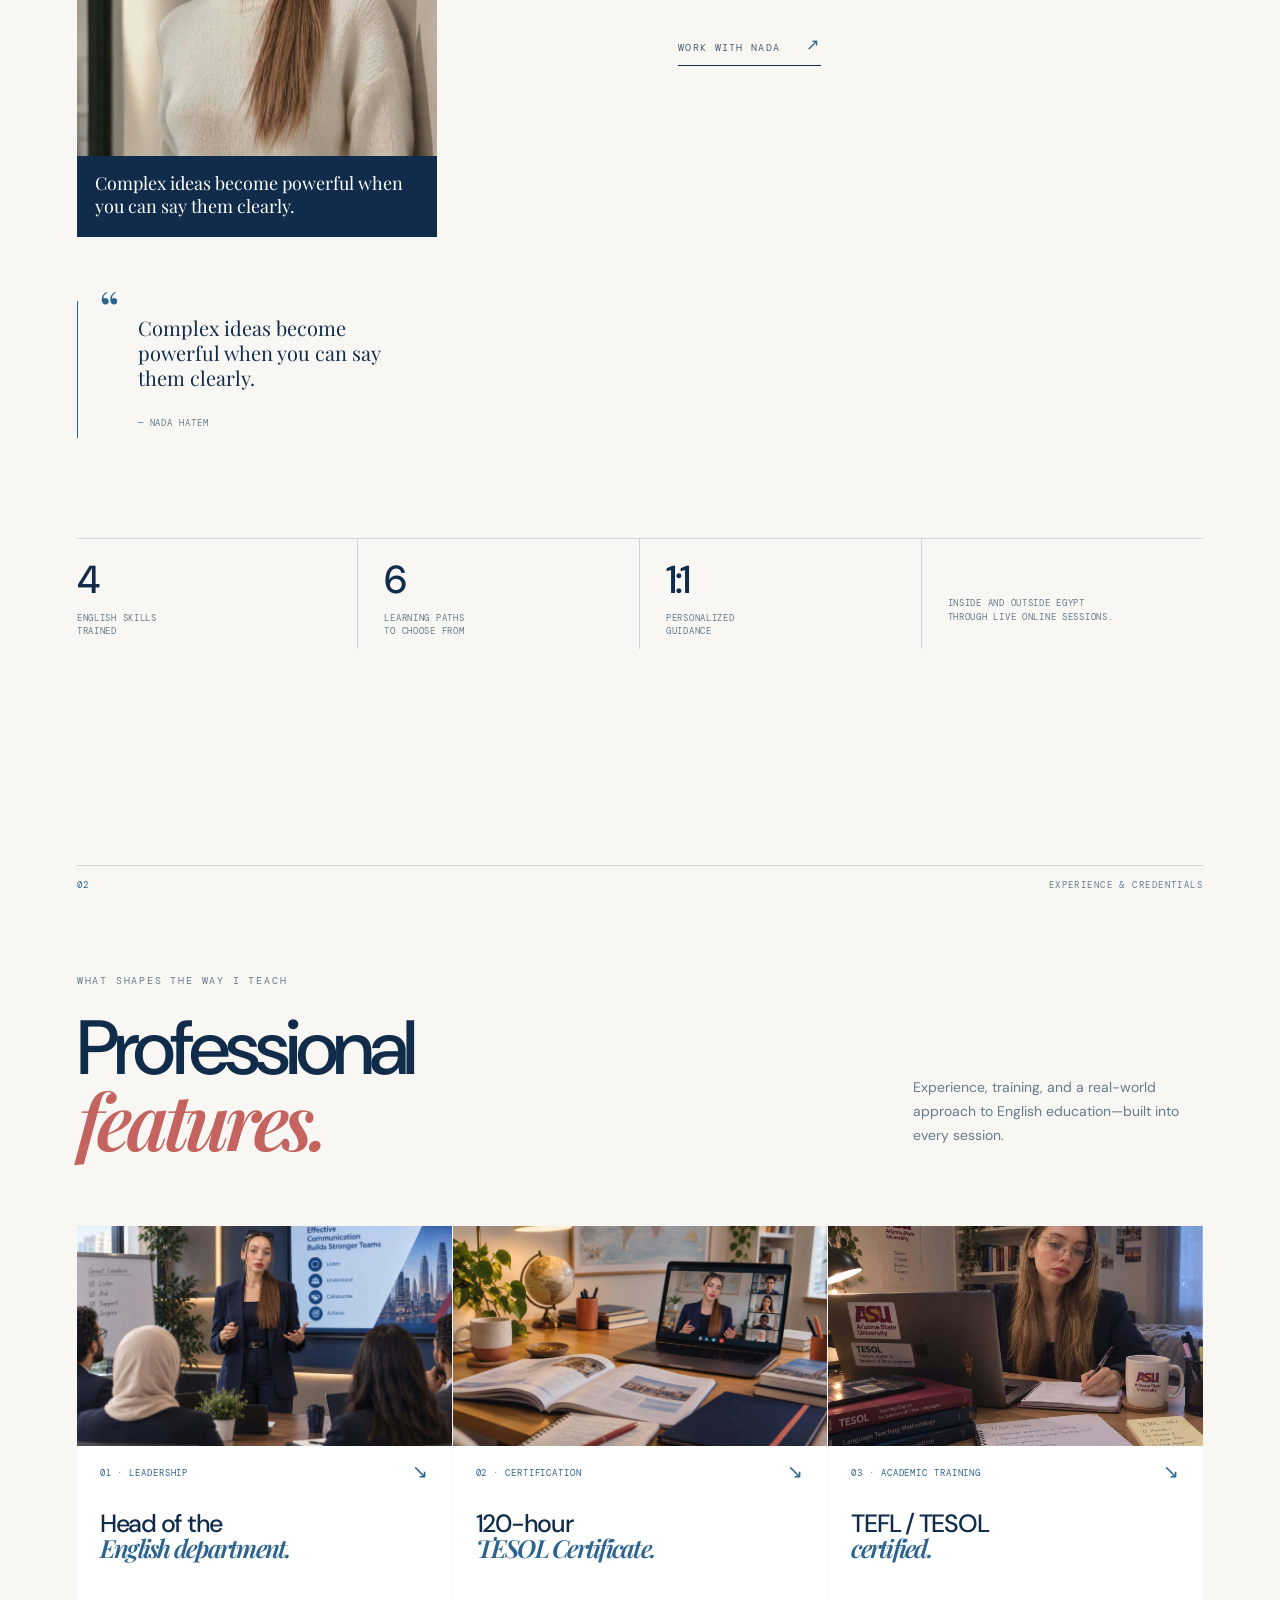
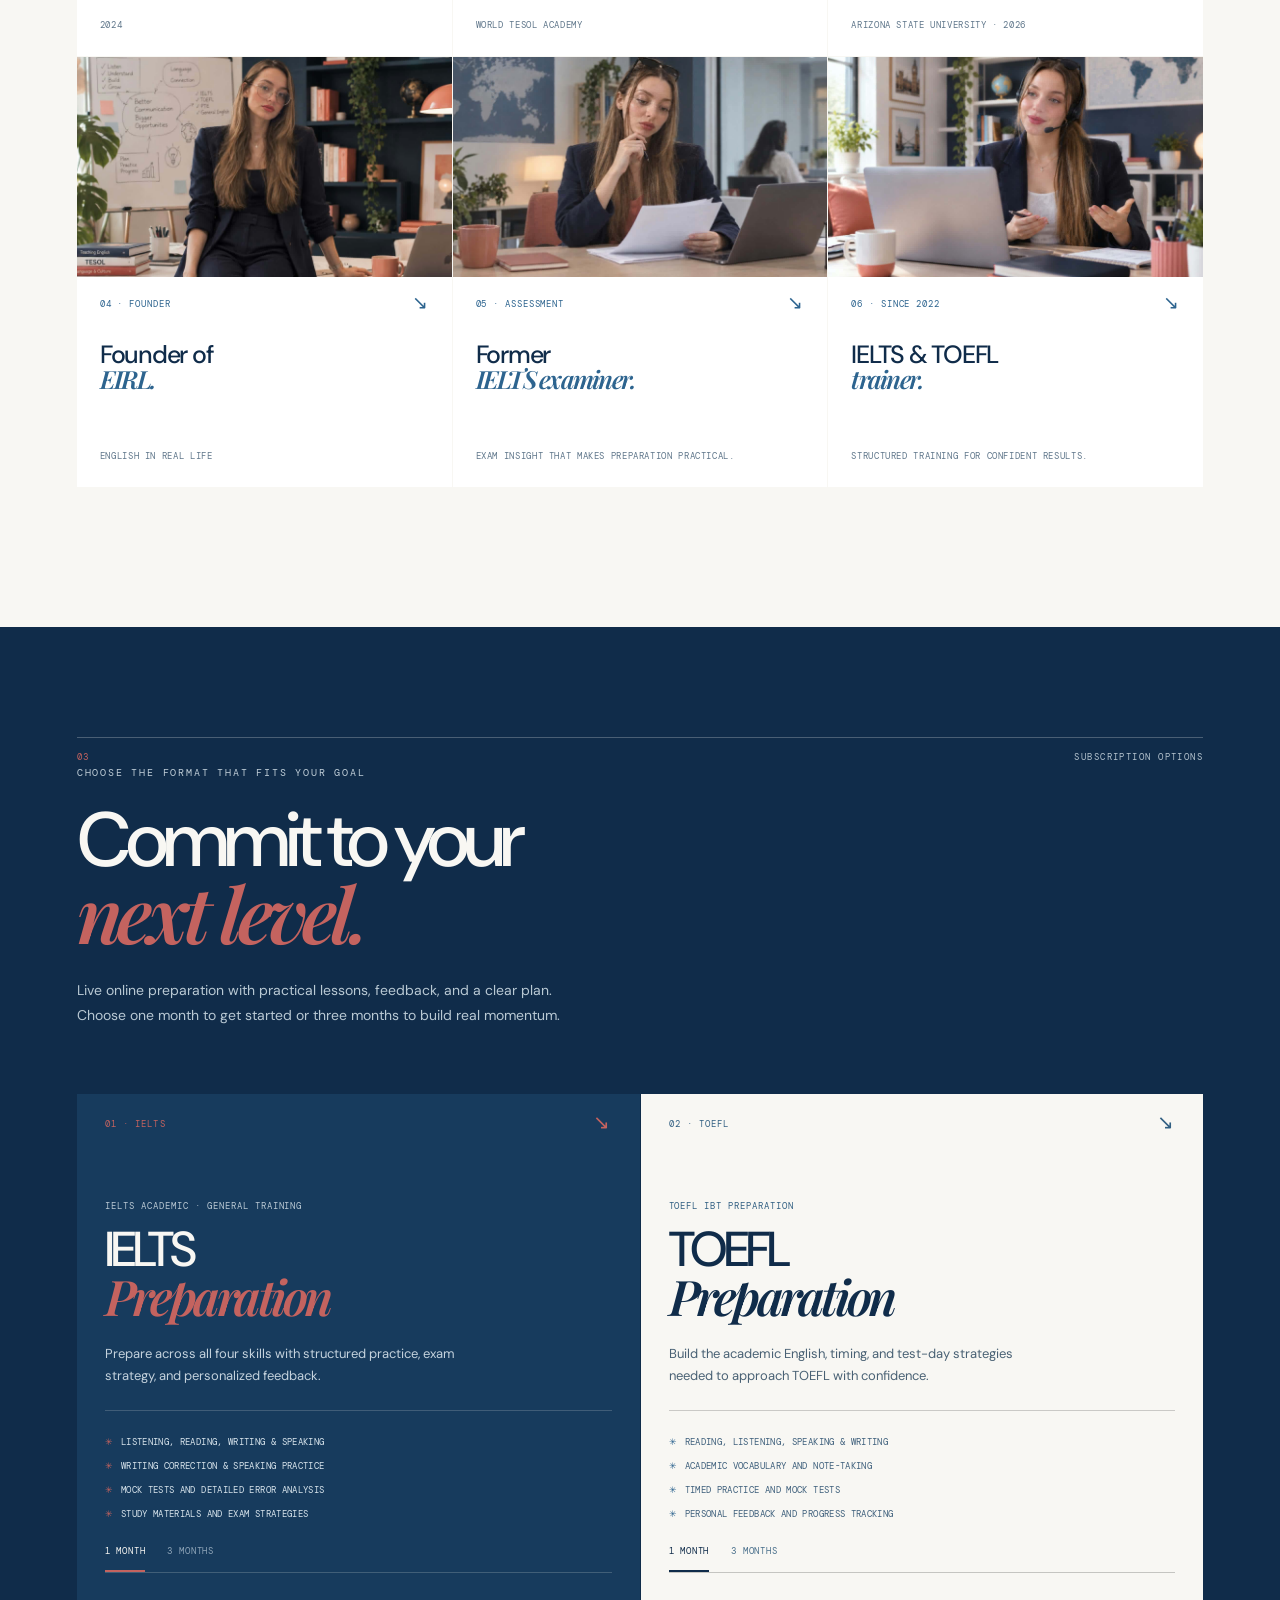
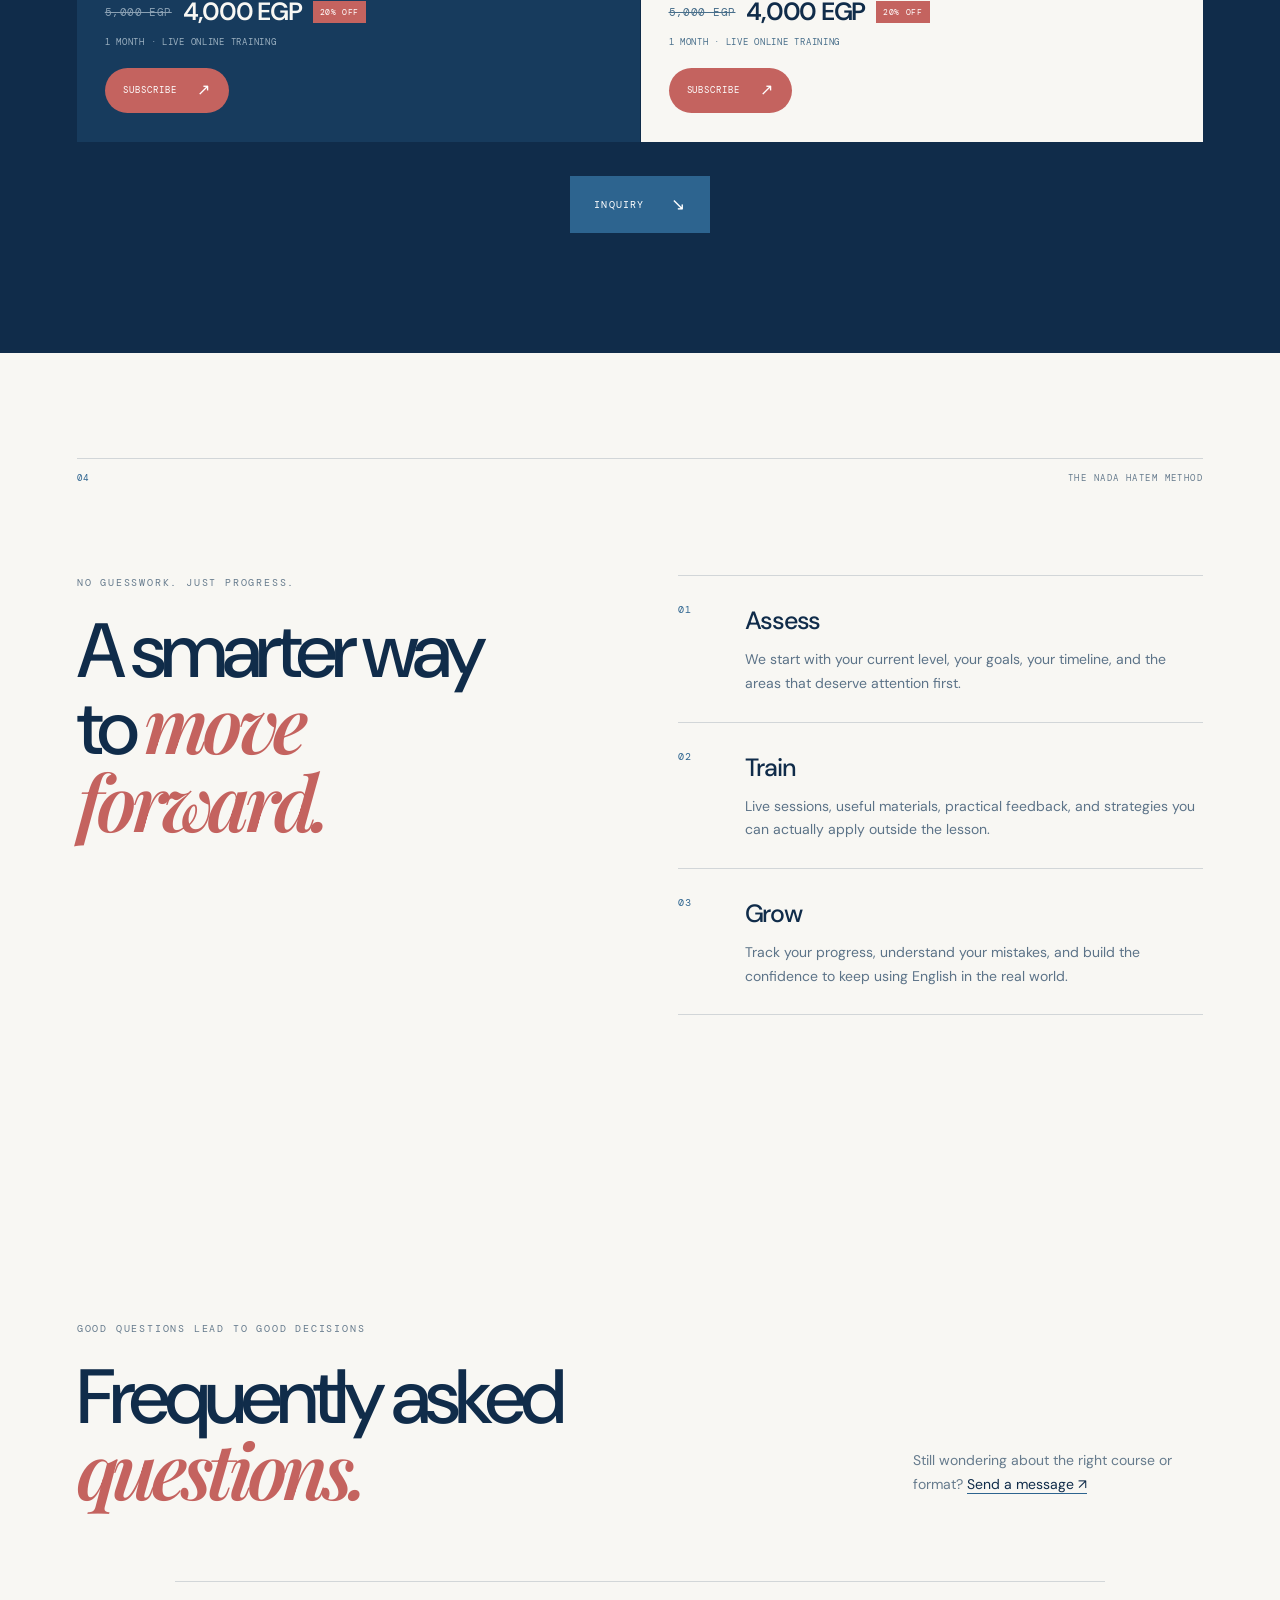
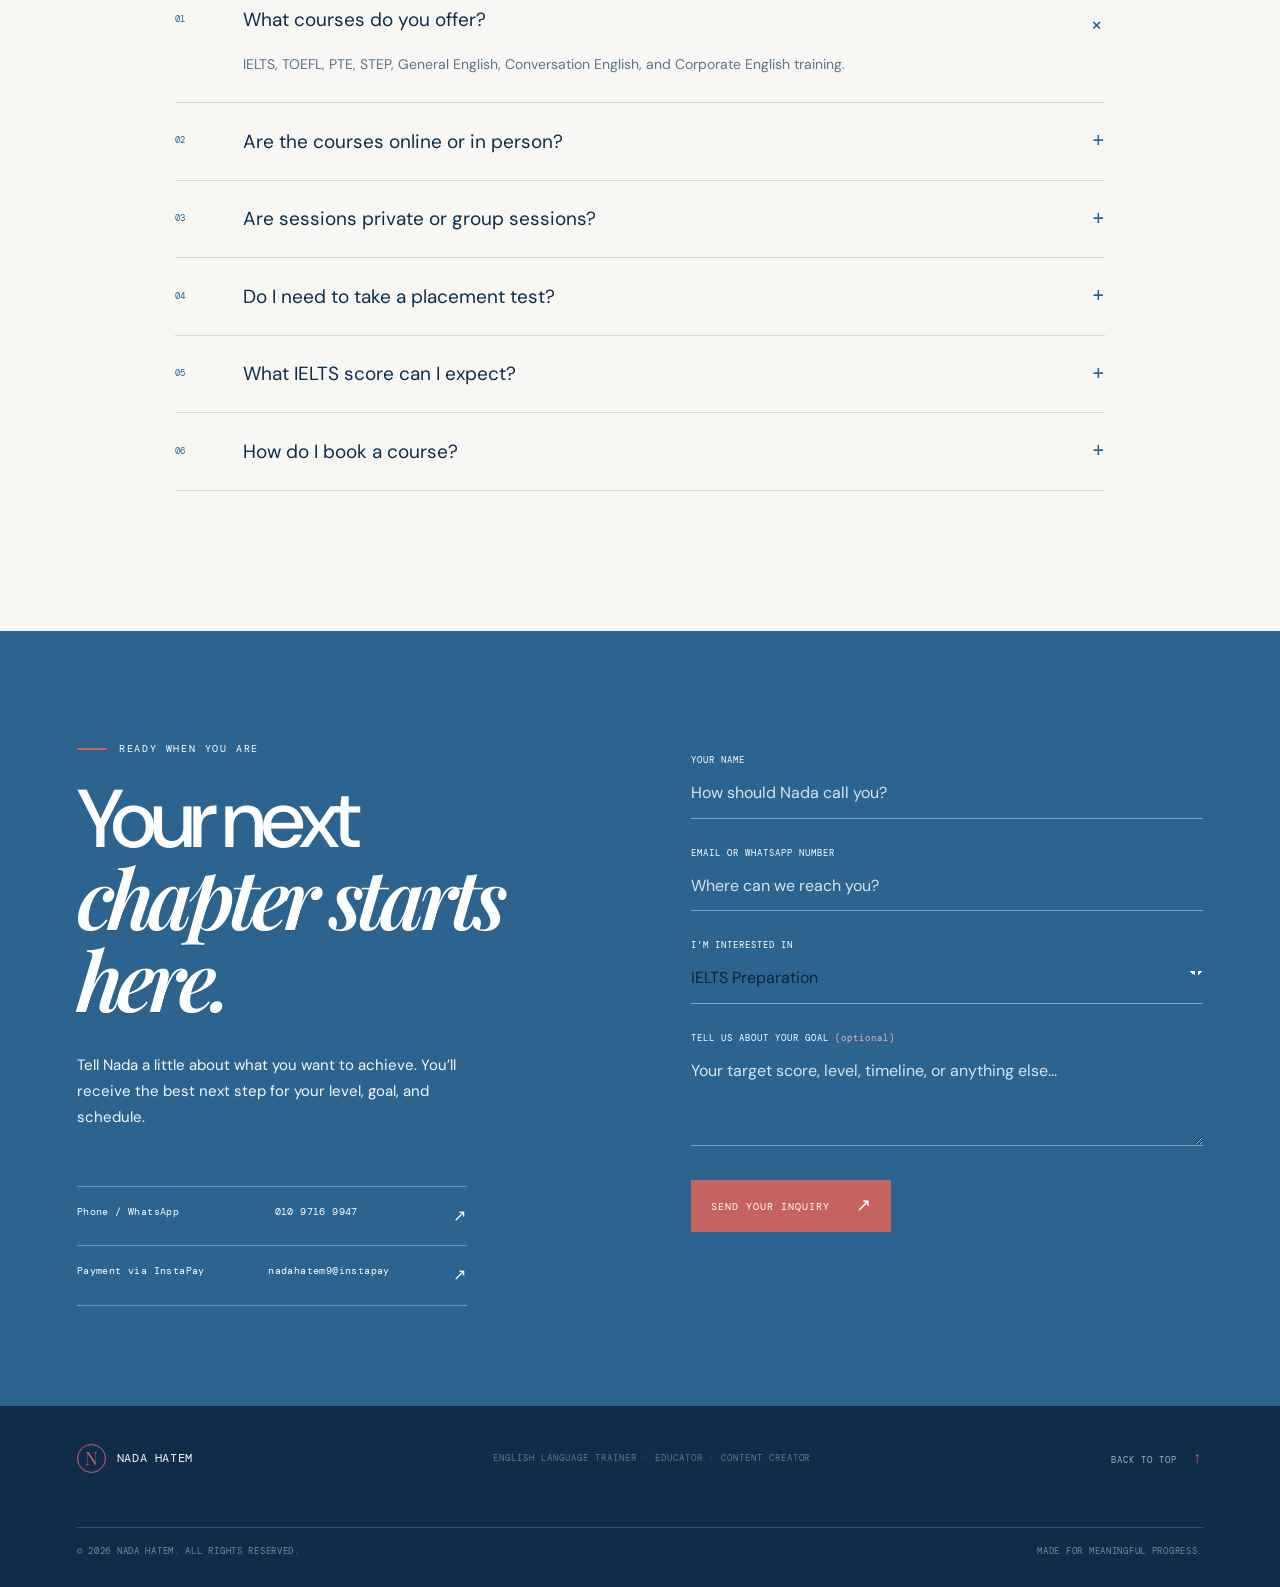
==== commit 0b93f51a: "Add files via upload" ====
--- a/index.html
+++ b/index.html
@@ -98,6 +98,10 @@
             <div class="about-heading">
               <p class="eyebrow">A teacher, researcher & content creator</p>
               <h2 id="about-title">Make English<br /><em>make sense.</em></h2>
+              <figure class="about-portrait">
+                <img src="assets/about-nada.png" alt="Nada Hatem in a soft natural-light portrait" />
+                <figcaption>Complex ideas become powerful when you can say them clearly.</figcaption>
+              </figure>
               <div class="quote-card">
                 <span class="quote-mark">“</span>
                 <p>Complex ideas become powerful when you can say them clearly.</p>
--- a/styles.css
+++ b/styles.css
@@ -98,6 +98,9 @@
 .about-grid { display: grid; gap: 8vw; grid-template-columns: .95fr 1fr; margin: 90px auto 100px; max-width: 1150px; }
 .about h2, .courses h2, .method h2, .faq h2 { font-size: clamp(48px, 6vw, 86px); }
 .about-heading .eyebrow, .courses .eyebrow, .method .eyebrow, .faq .eyebrow { color: #667b8d; }
+.about-portrait { margin: 48px 0 0; max-width: 360px; }
+.about-portrait img { display: block; height: 360px; object-fit: cover; object-position: center 28%; width: 100%; }
+.about-portrait figcaption { background: var(--ink); color: #fff; font-family: var(--serif); font-size: 18px; line-height: 1.3; padding: 16px 18px 18px; }
 .quote-card { border-left: 1px solid var(--accent-deep); margin-top: 64px; max-width: 350px; padding: 4px 0 4px 24px; position: relative; }
 .quote-mark { color: var(--accent-deep); font-family: var(--serif); font-size: 50px; left: 21px; line-height: .4; position: absolute; top: -3px; }
 .quote-card p { font-family: var(--serif); font-size: 20px; line-height: 1.25; margin: 10px 0 19px 36px; }
@@ -313,6 +316,7 @@
   .about, .courses, .method, .faq { padding-bottom: 82px; padding-top: 80px; }
   .about-grid, .method-grid { margin-top: 60px; }
   .about-grid { margin-bottom: 72px; }
+  .about-portrait { max-width: 420px; }
   .about-copy { padding-top: 0; }
   .about-copy .lead-copy { font-size: 21px; }
   .stat-row { grid-template-columns: repeat(2, 1fr); }
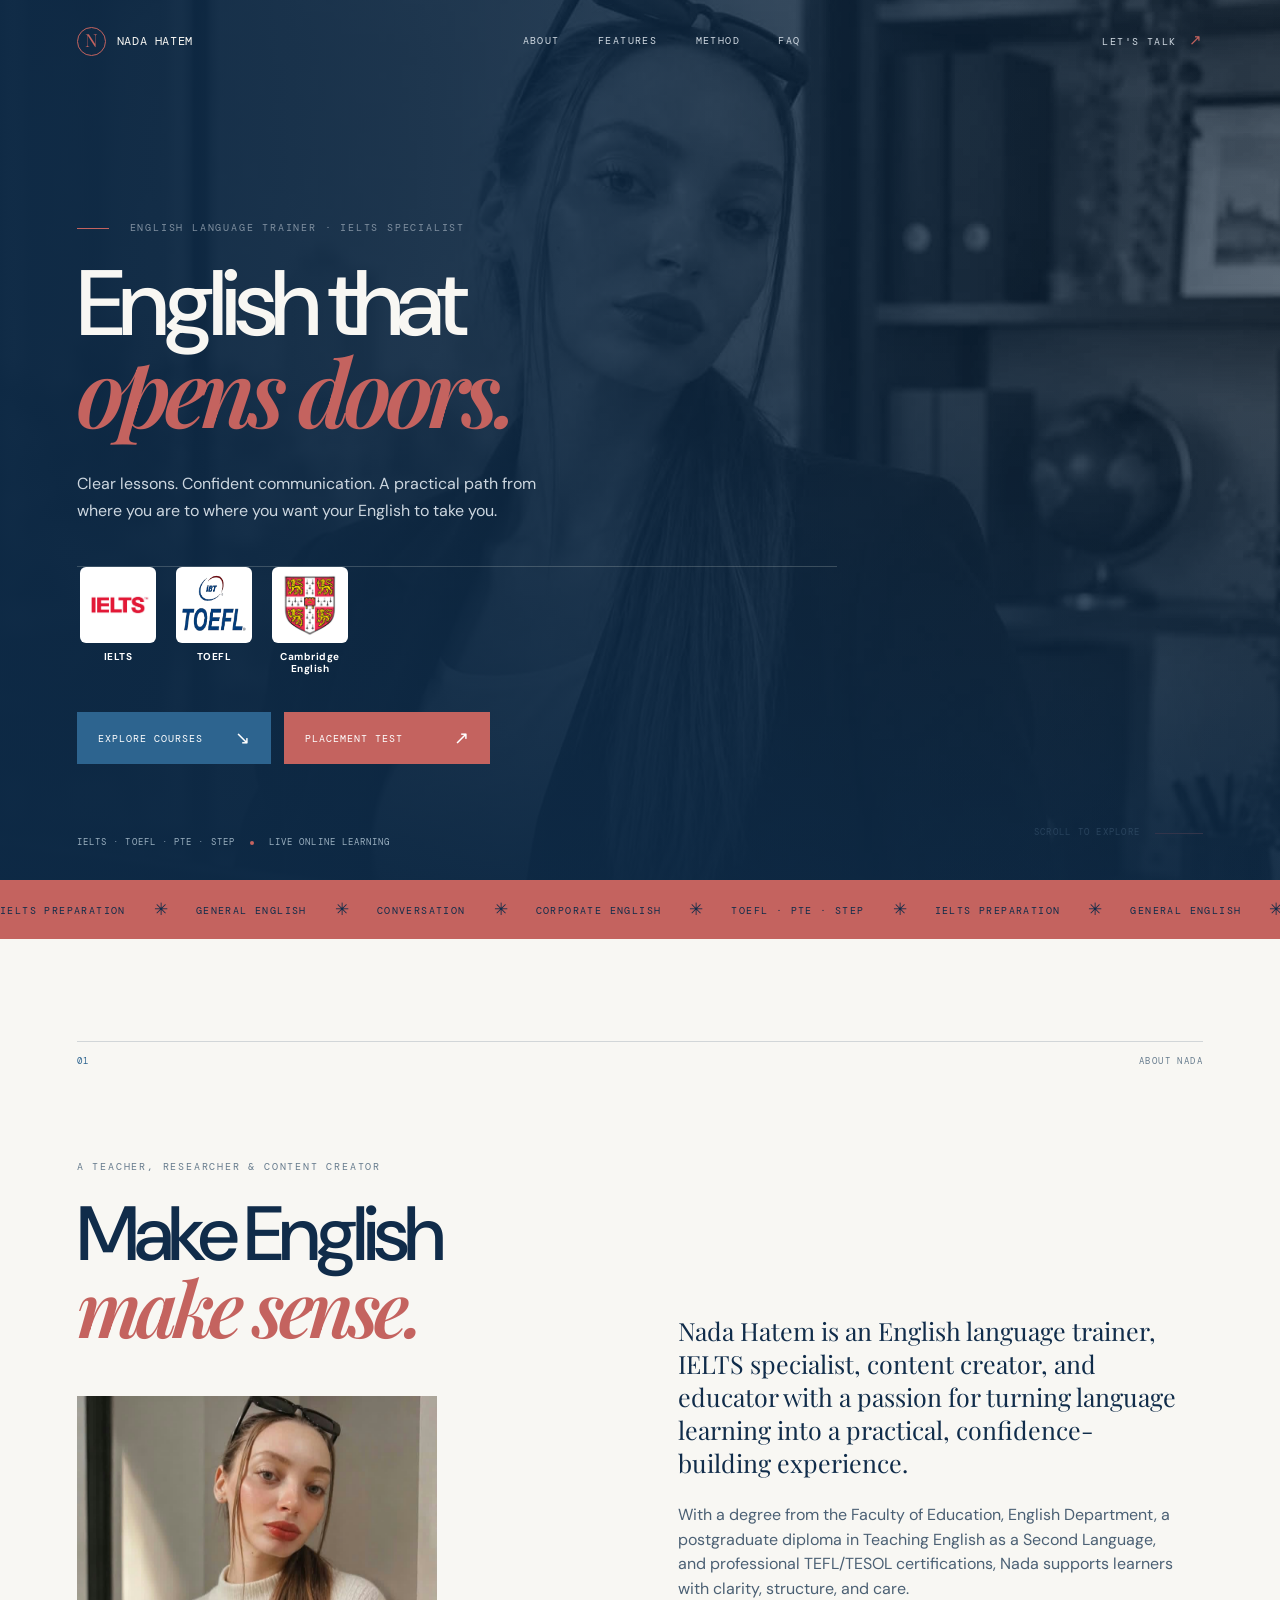
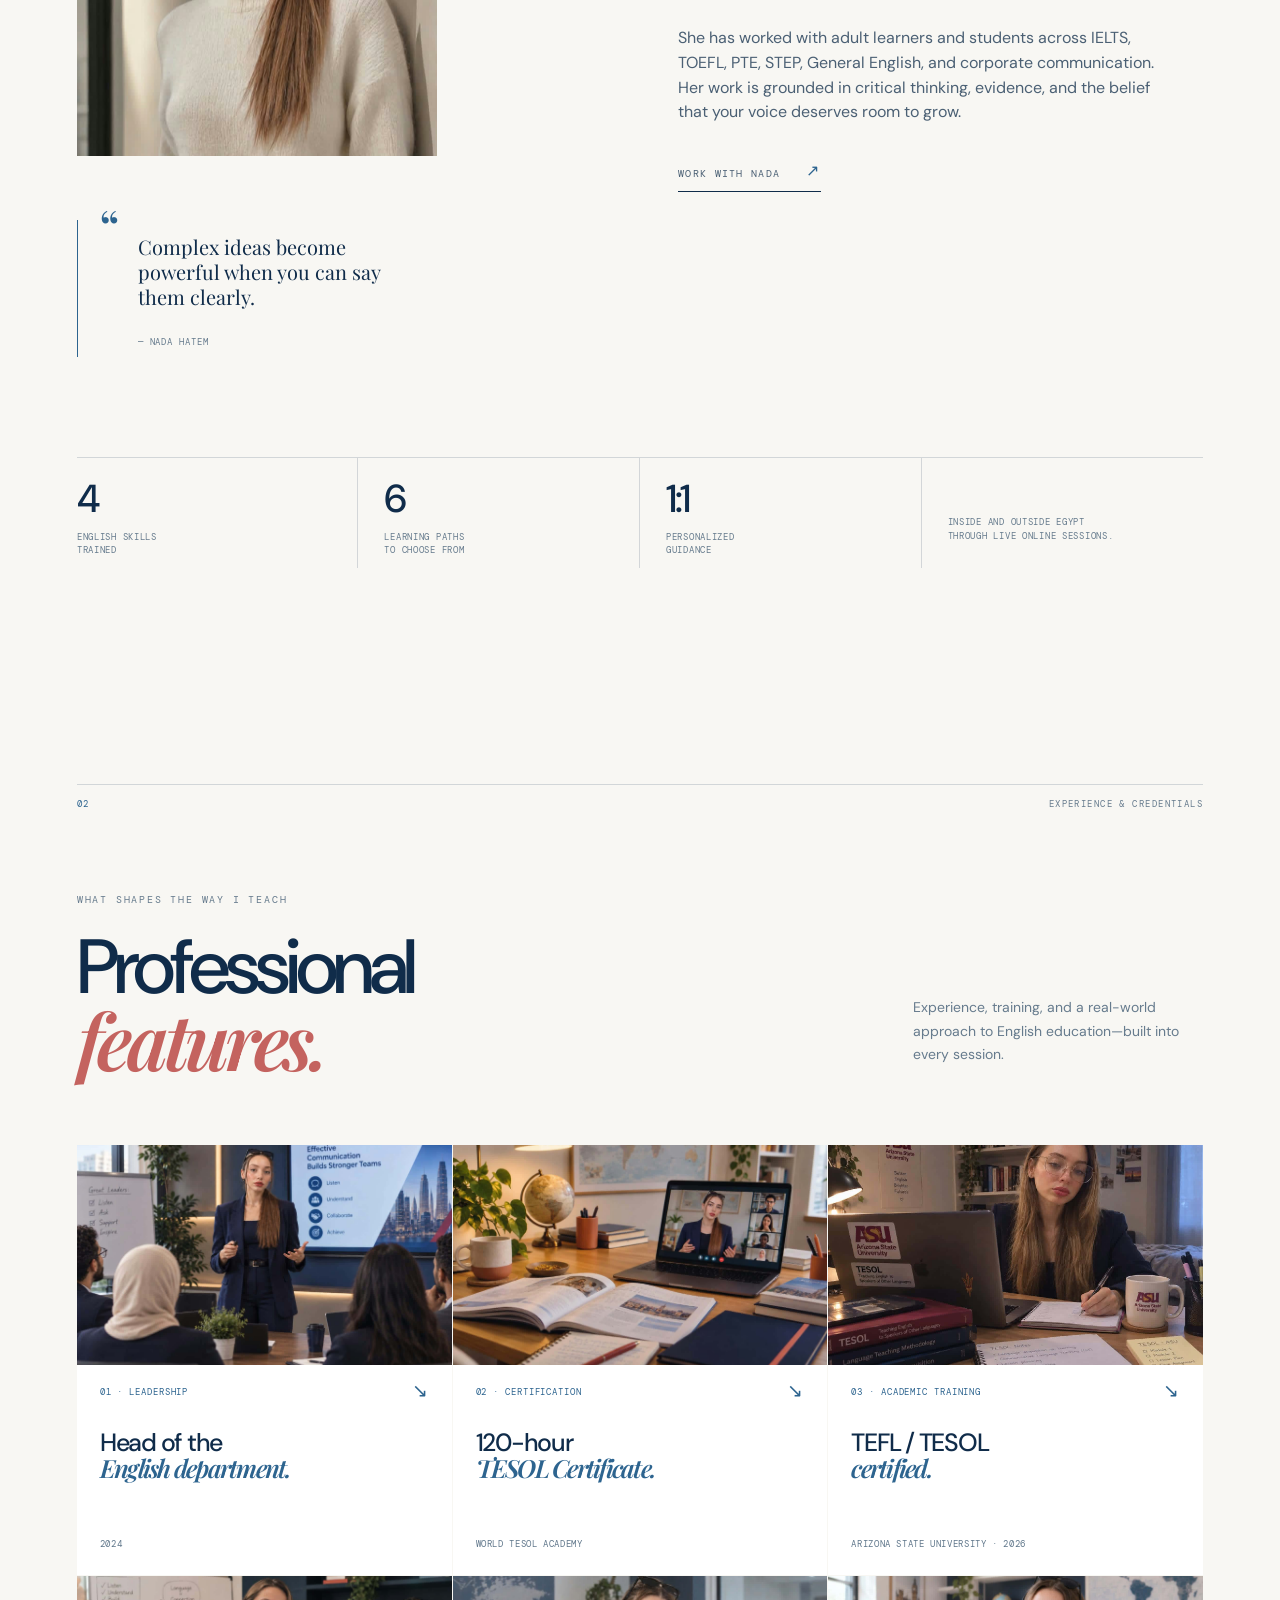
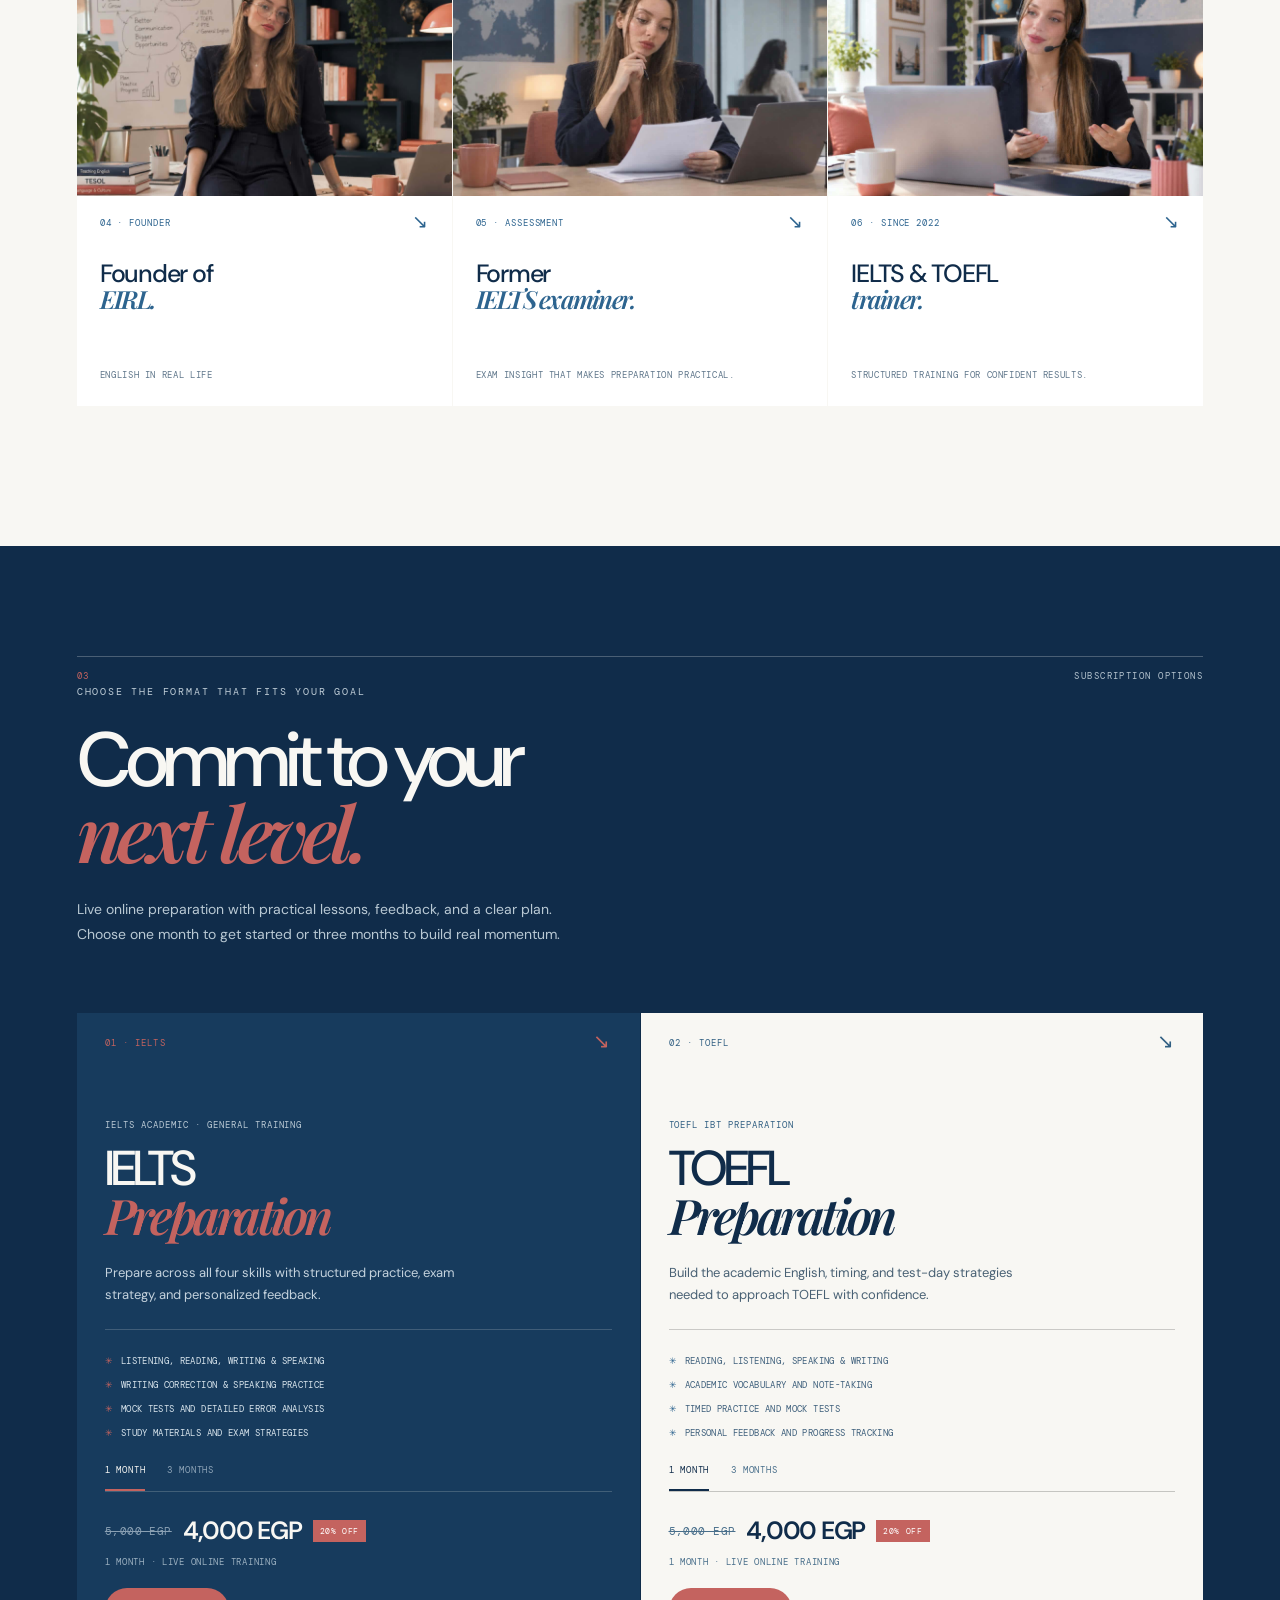
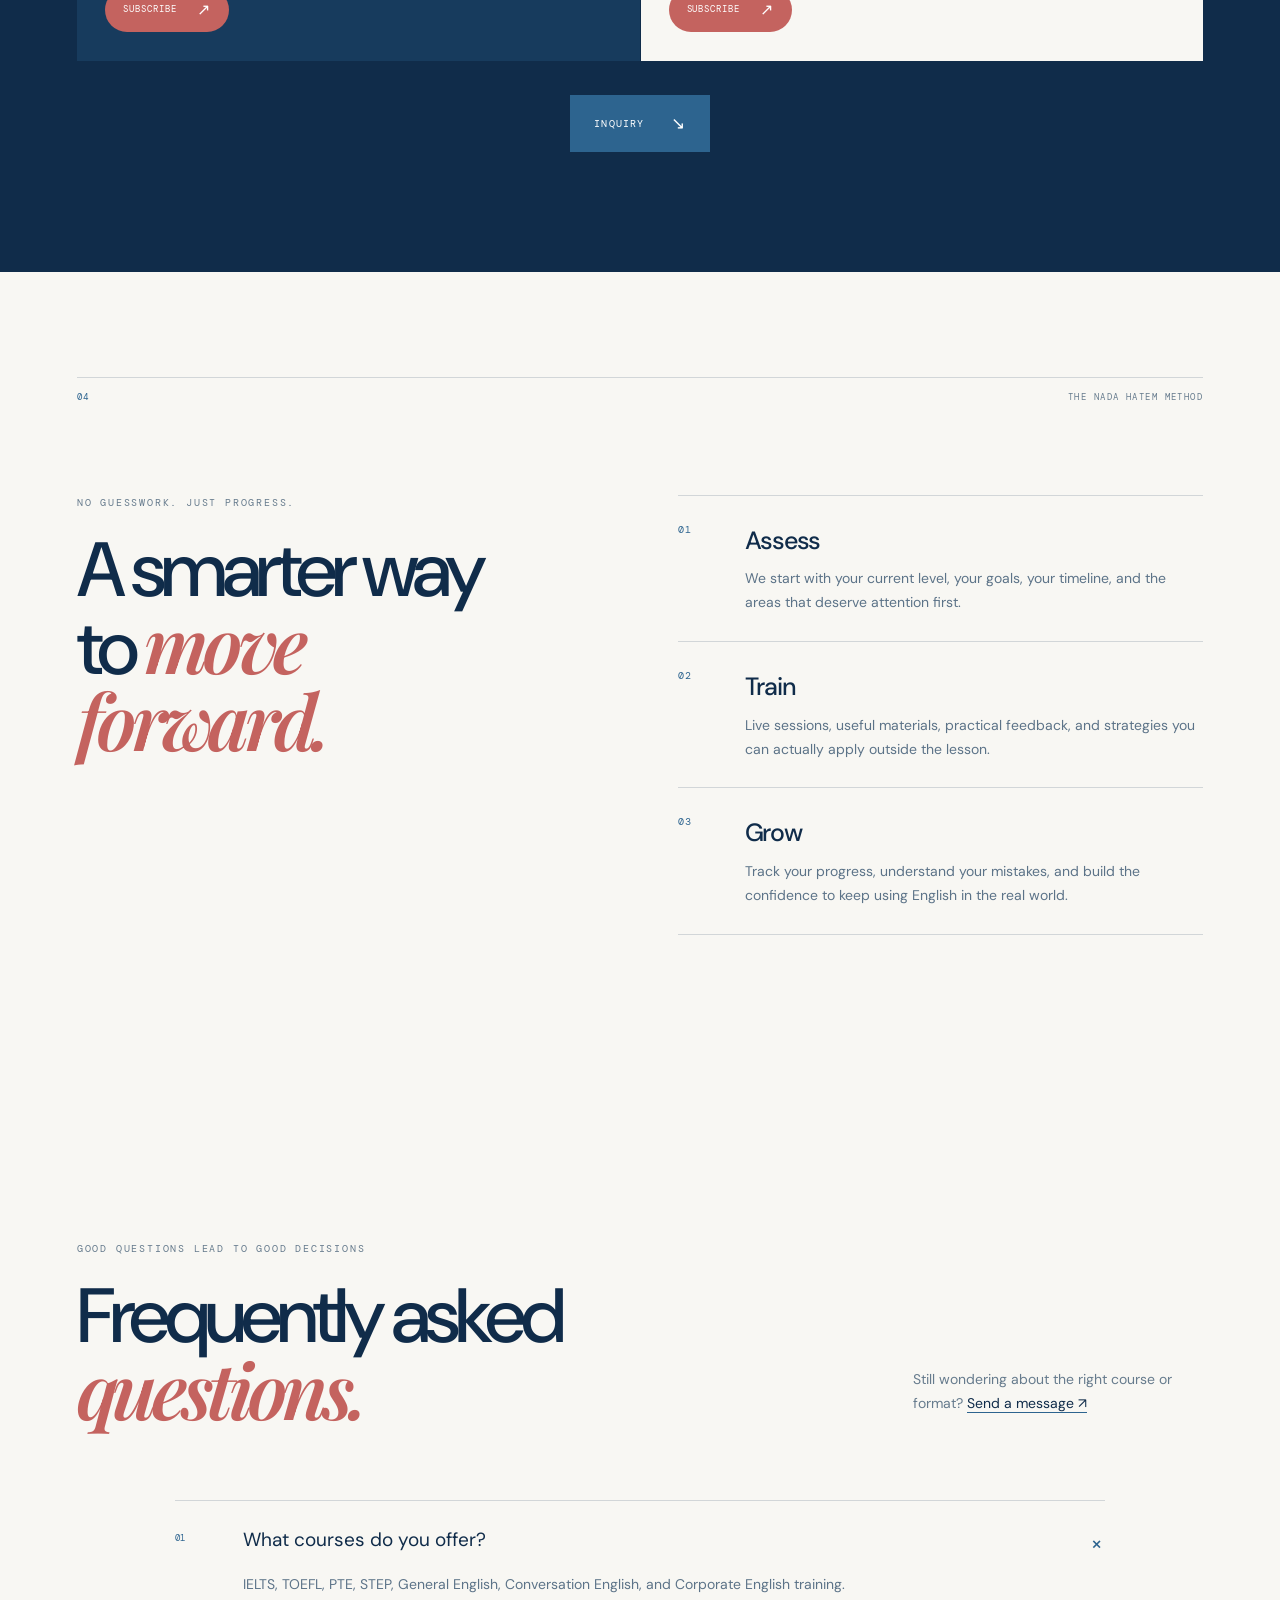
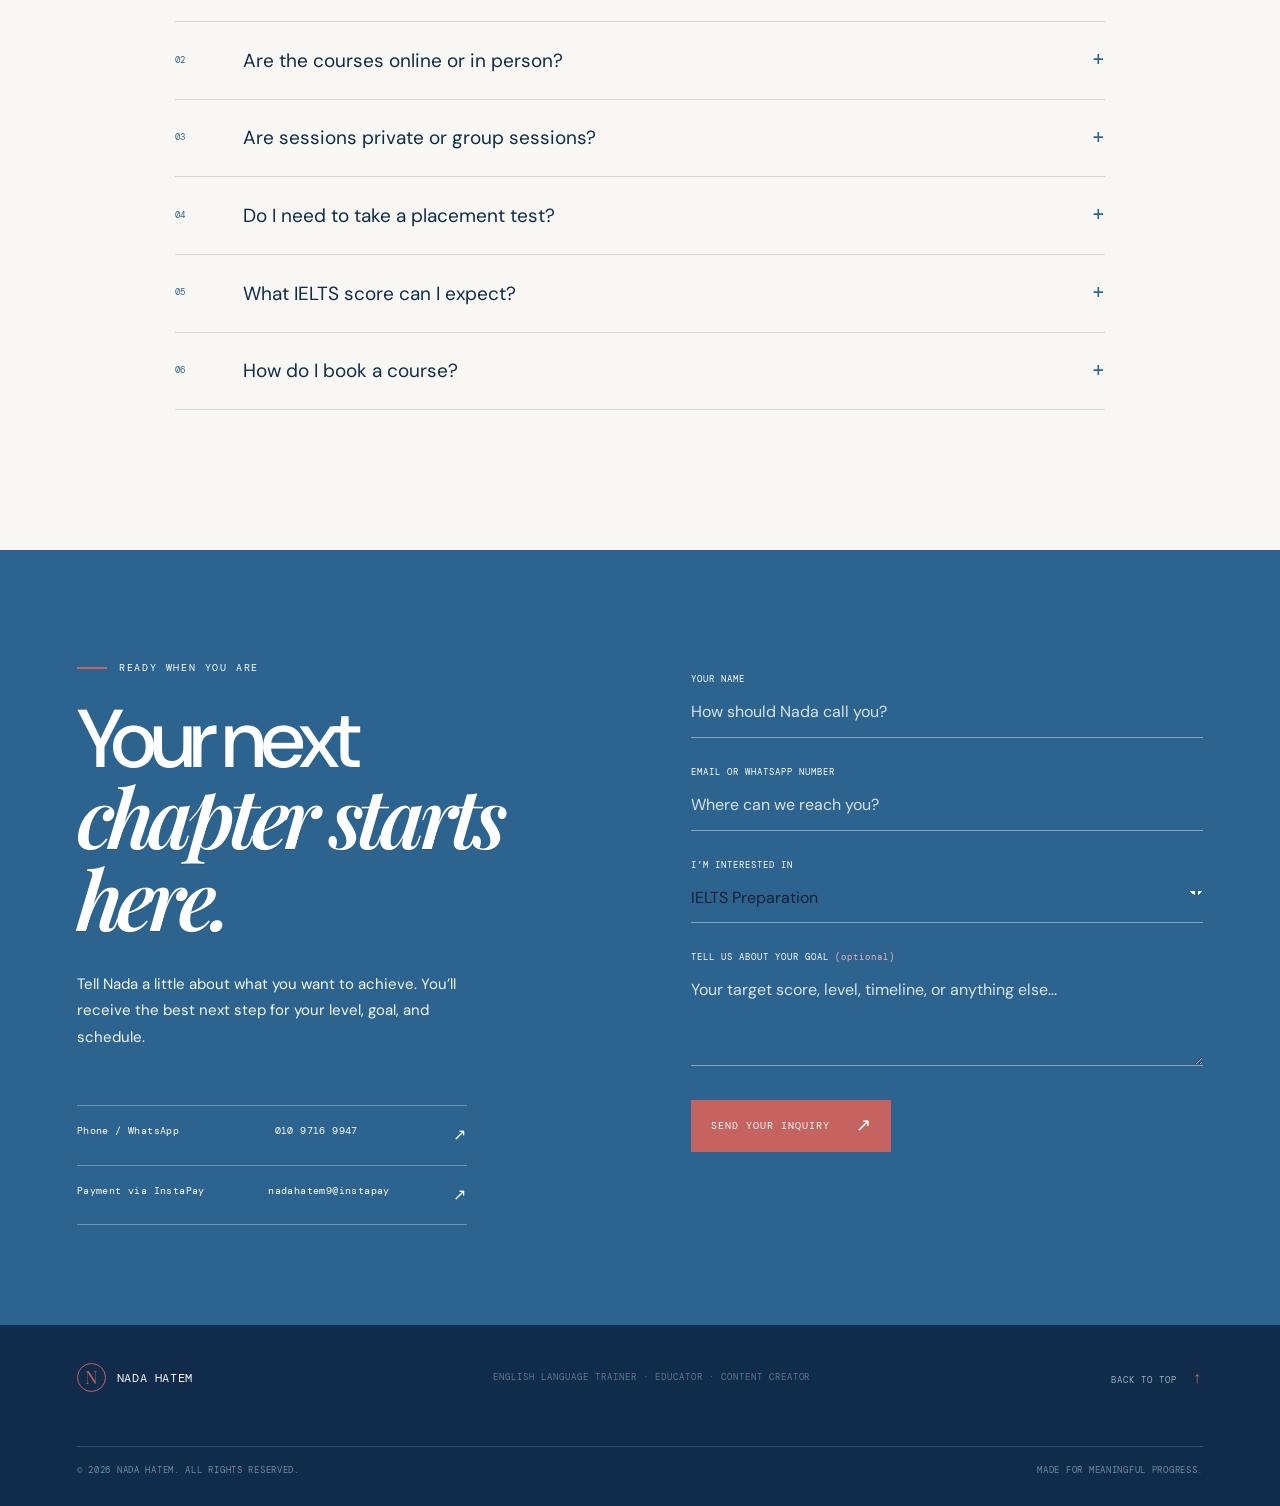
==== commit 475a1143: "Add files via upload" ====
--- a/index.html
+++ b/index.html
@@ -100,7 +100,6 @@
               <h2 id="about-title">Make English<br /><em>make sense.</em></h2>
               <figure class="about-portrait">
                 <img src="assets/about-nada.png" alt="Nada Hatem in a soft natural-light portrait" />
-                <figcaption>Complex ideas become powerful when you can say them clearly.</figcaption>
               </figure>
               <div class="quote-card">
                 <span class="quote-mark">“</span>
--- a/styles.css
+++ b/styles.css
@@ -39,7 +39,7 @@
 
 .hero { background: #0d2945; min-height: 880px; overflow: hidden; padding-top: 140px; position: relative; }
 .hero::after { background: linear-gradient(90deg, rgba(13,41,69,.95) 0%, rgba(13,41,69,.73) 43%, rgba(13,41,69,.2) 100%), linear-gradient(0deg, rgba(13,41,69,.78) 0%, rgba(13,41,69,.05) 60%); content: ""; inset: 0; pointer-events: none; position: absolute; z-index: 1; }
-.hero-bg-image { filter: grayscale(1) contrast(1.12); height: 100%; inset: 0; object-fit: cover; object-position: center 22%; opacity: .68; pointer-events: none; position: absolute; width: 100%; z-index: 0; }
+.hero-bg-image { filter: grayscale(1) contrast(1.12); height: 100%; inset: 0; object-fit: cover; object-position: 58% 22%; opacity: .68; pointer-events: none; position: absolute; width: 100%; z-index: 0; }
 .hero-grid { align-items: center; display: block; margin: 0 auto; max-width: 1400px; min-height: 650px; }
 .hero-copy { max-width: 790px; padding-top: 80px; position: relative; z-index: 2; }
 .eyebrow { color: var(--muted); font-family: var(--mono); font-size: 10px; letter-spacing: .18em; margin: 0 0 25px; text-transform: uppercase; }
@@ -105,7 +105,7 @@
 .quote-mark { color: var(--accent-deep); font-family: var(--serif); font-size: 50px; left: 21px; line-height: .4; position: absolute; top: -3px; }
 .quote-card p { font-family: var(--serif); font-size: 20px; line-height: 1.25; margin: 10px 0 19px 36px; }
 .quote-credit { color: #667b8d; font-family: var(--mono); font-size: 9px; letter-spacing: .1em; margin-left: 36px; text-transform: uppercase; }
-.about-copy { color: #4b6074; max-width: 505px; padding-top: 29px; }
+.about-copy { color: #4b6074; max-width: 505px; padding-top: 155px; }
 .about-copy p { margin-bottom: 24px; }
 .about-copy .lead-copy { color: var(--ink); font-family: var(--serif); font-size: 25px; line-height: 1.32; }
 .arrow-link { border-bottom: 1px solid var(--ink); display: inline-flex; font-family: var(--mono); font-size: 10px; gap: 26px; letter-spacing: .13em; margin-top: 17px; padding-bottom: 9px; text-transform: uppercase; }
